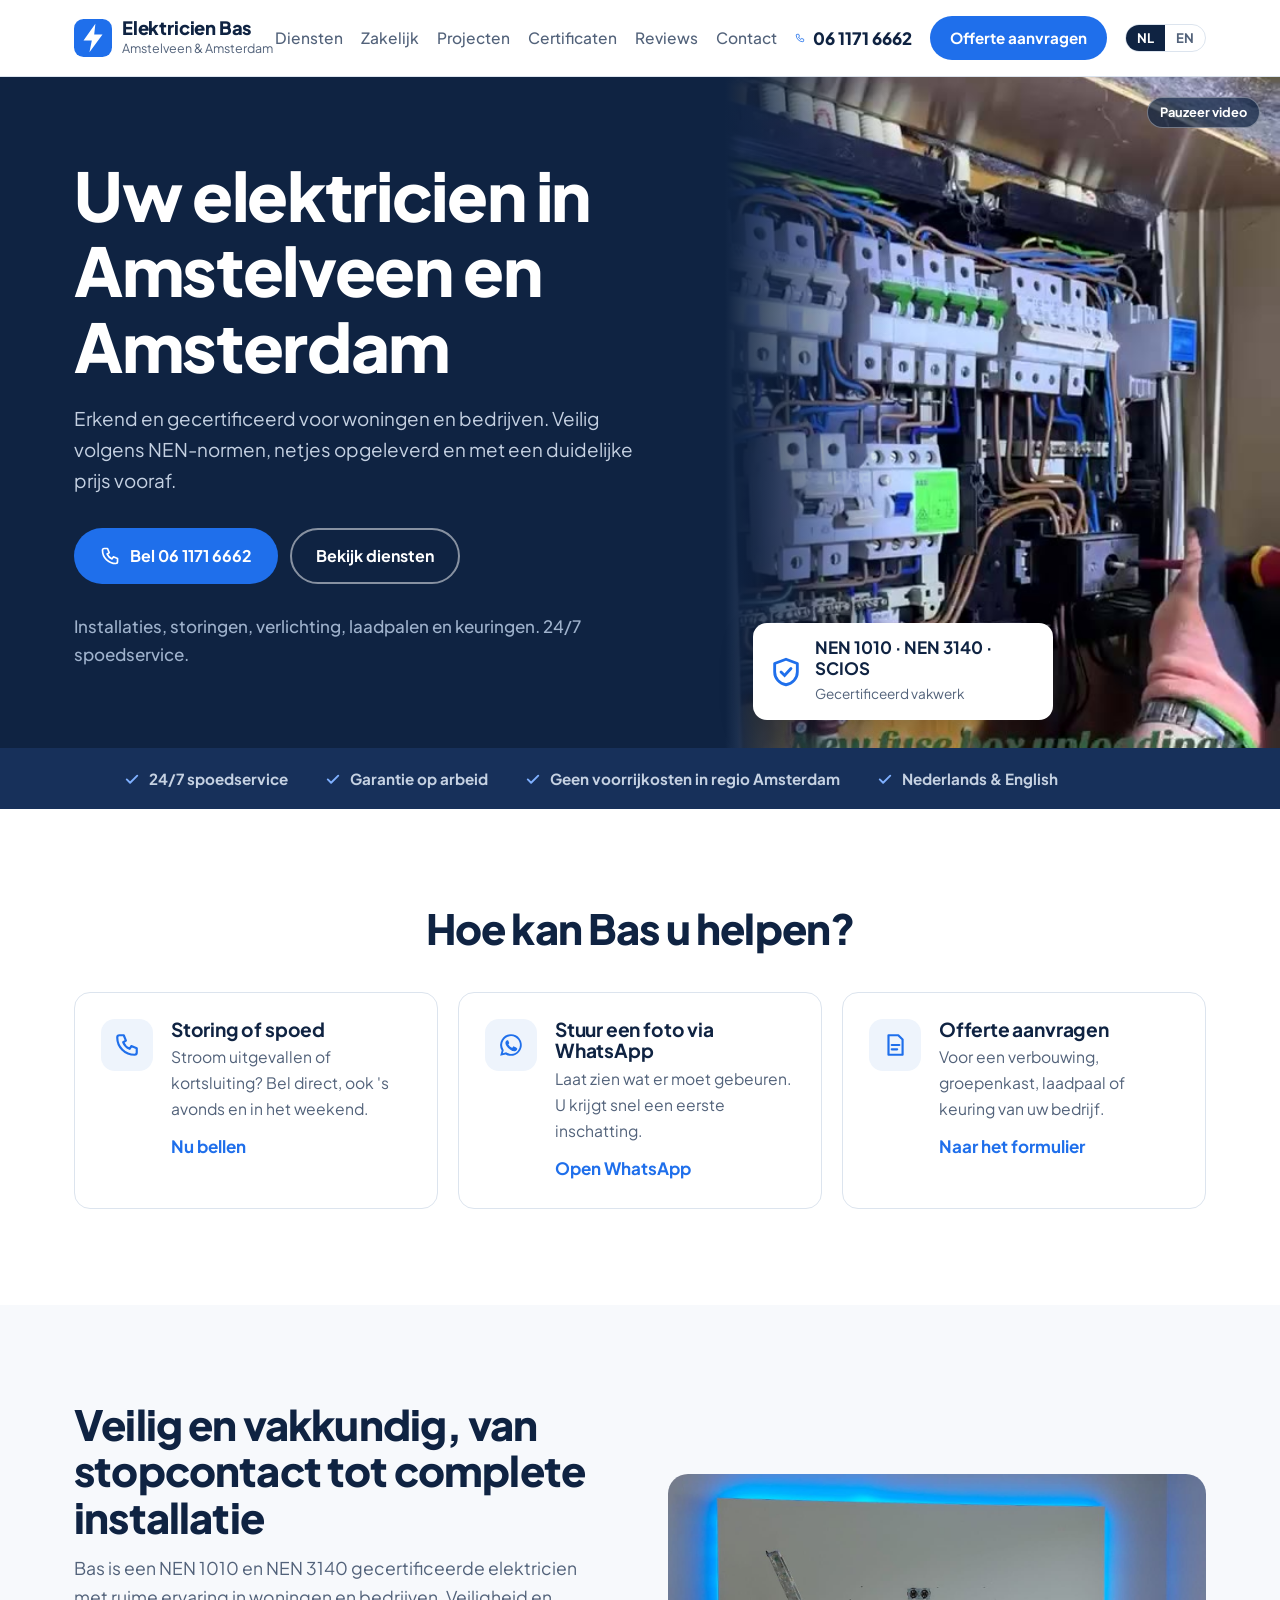
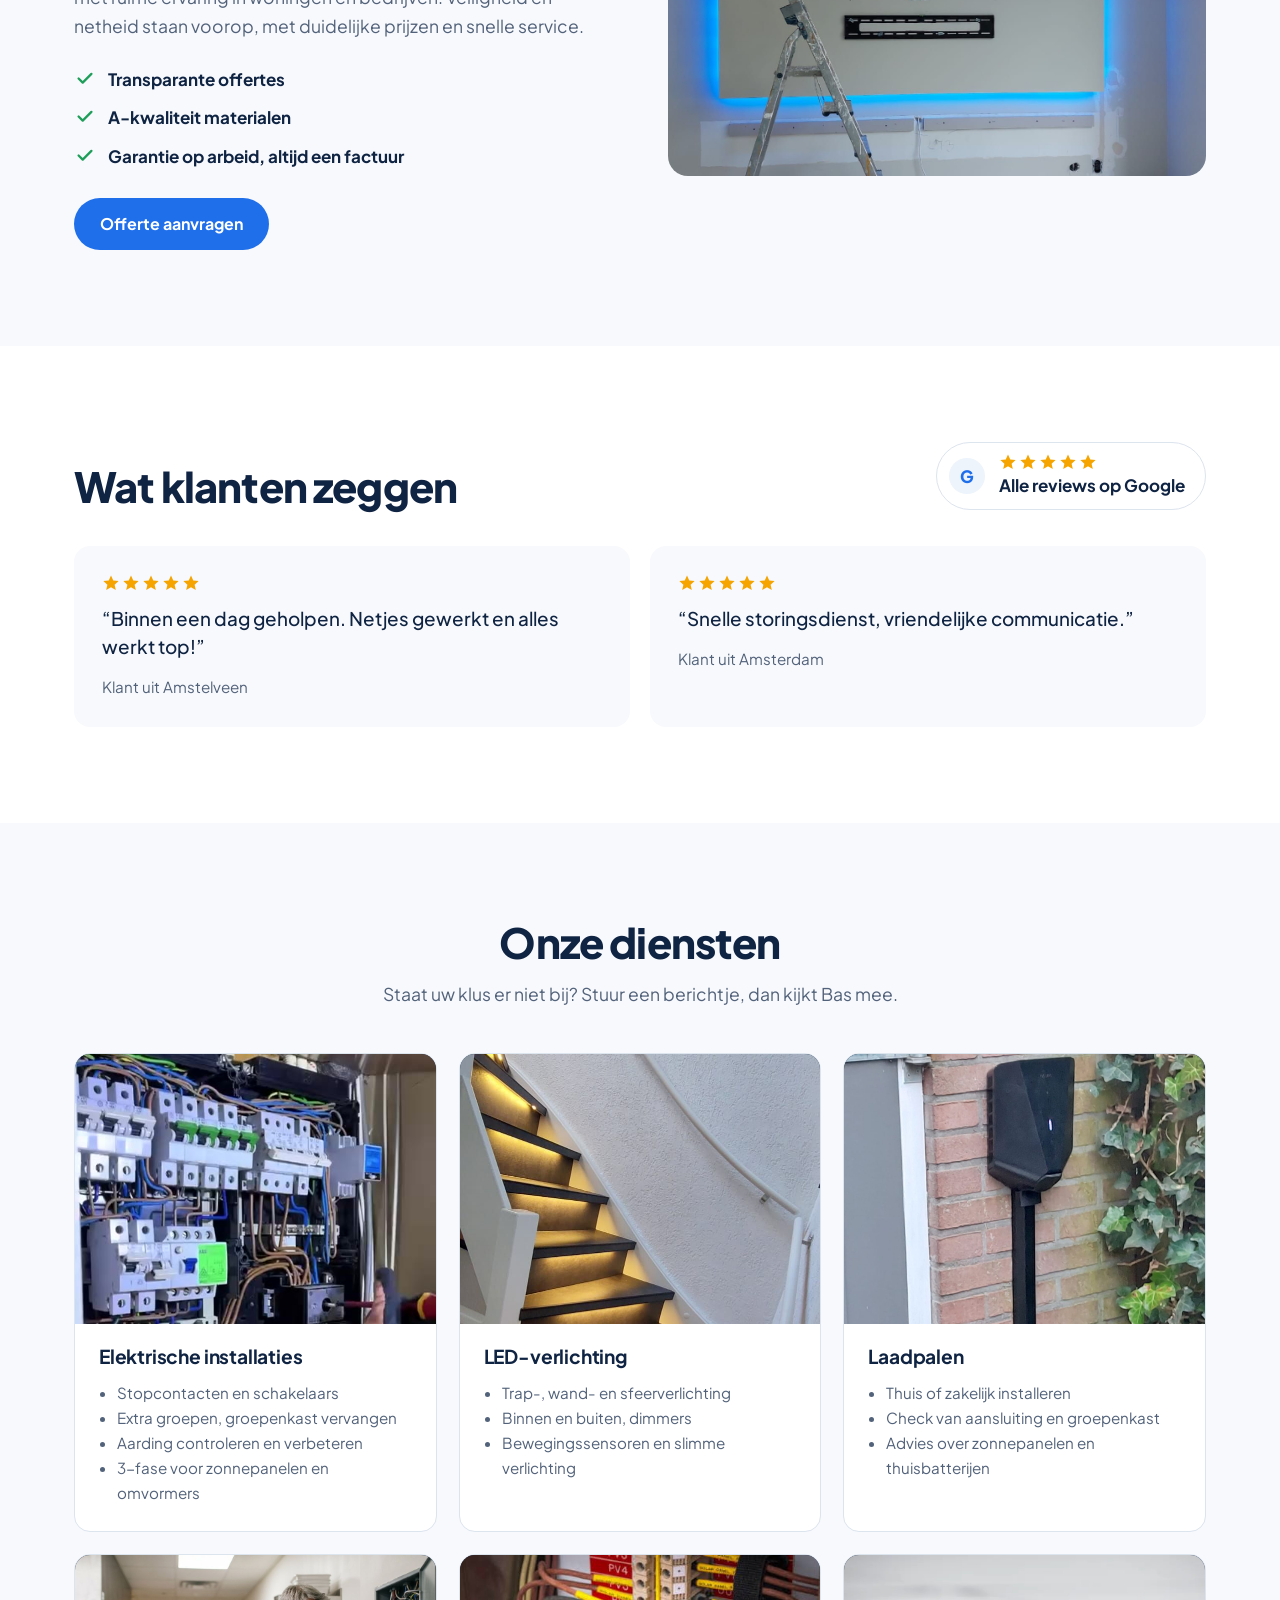
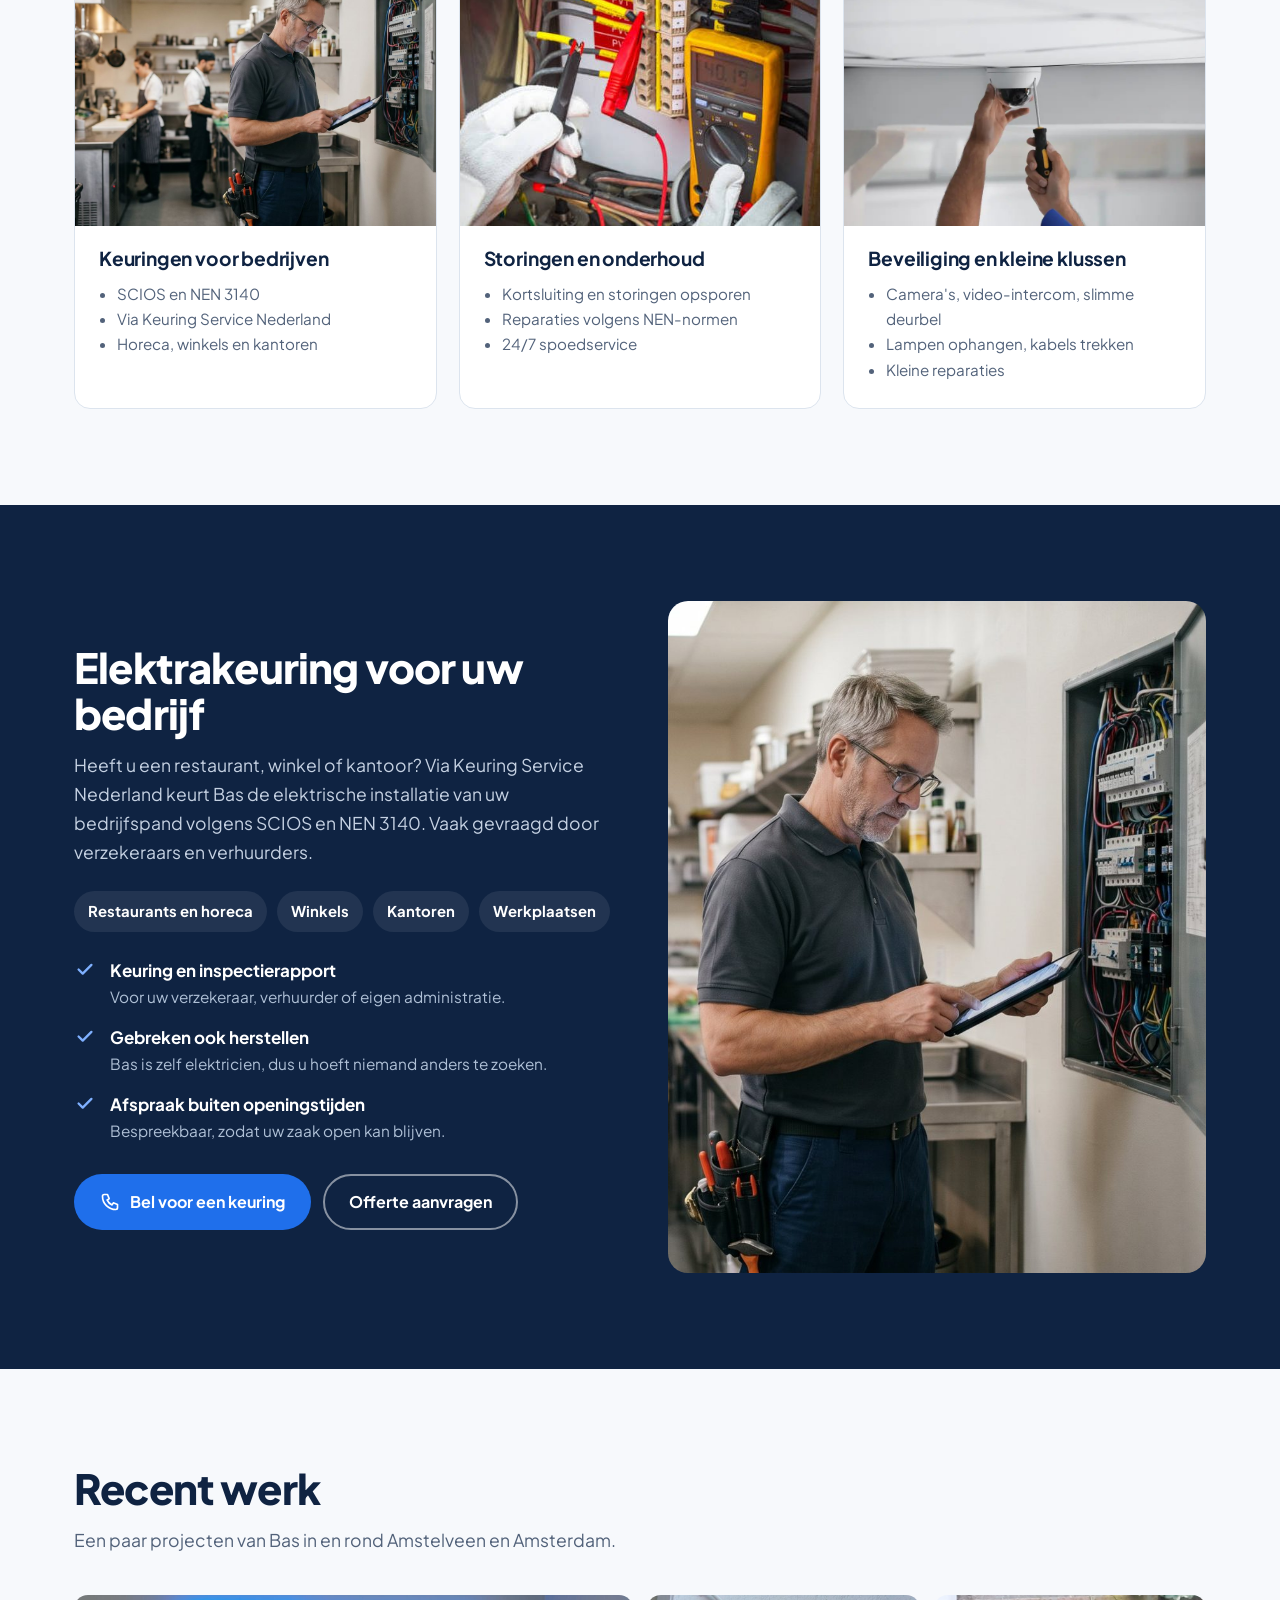
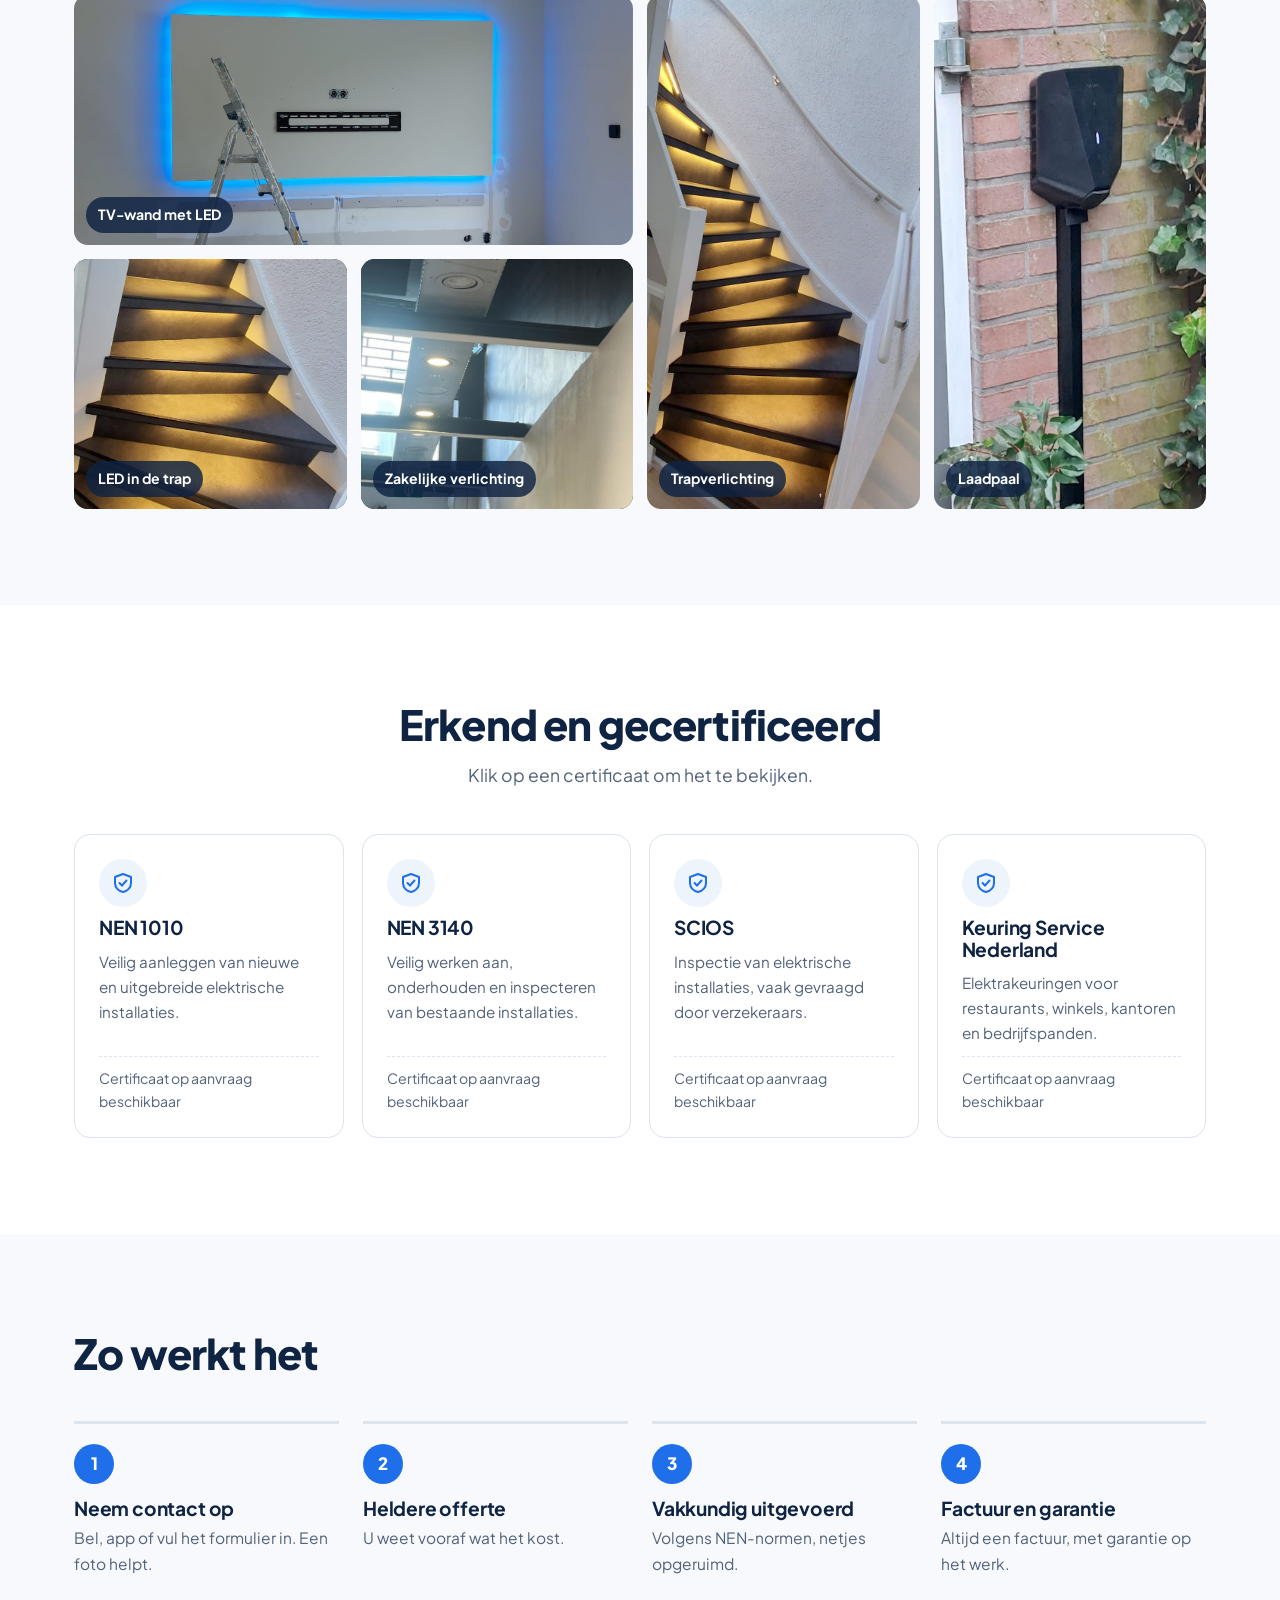
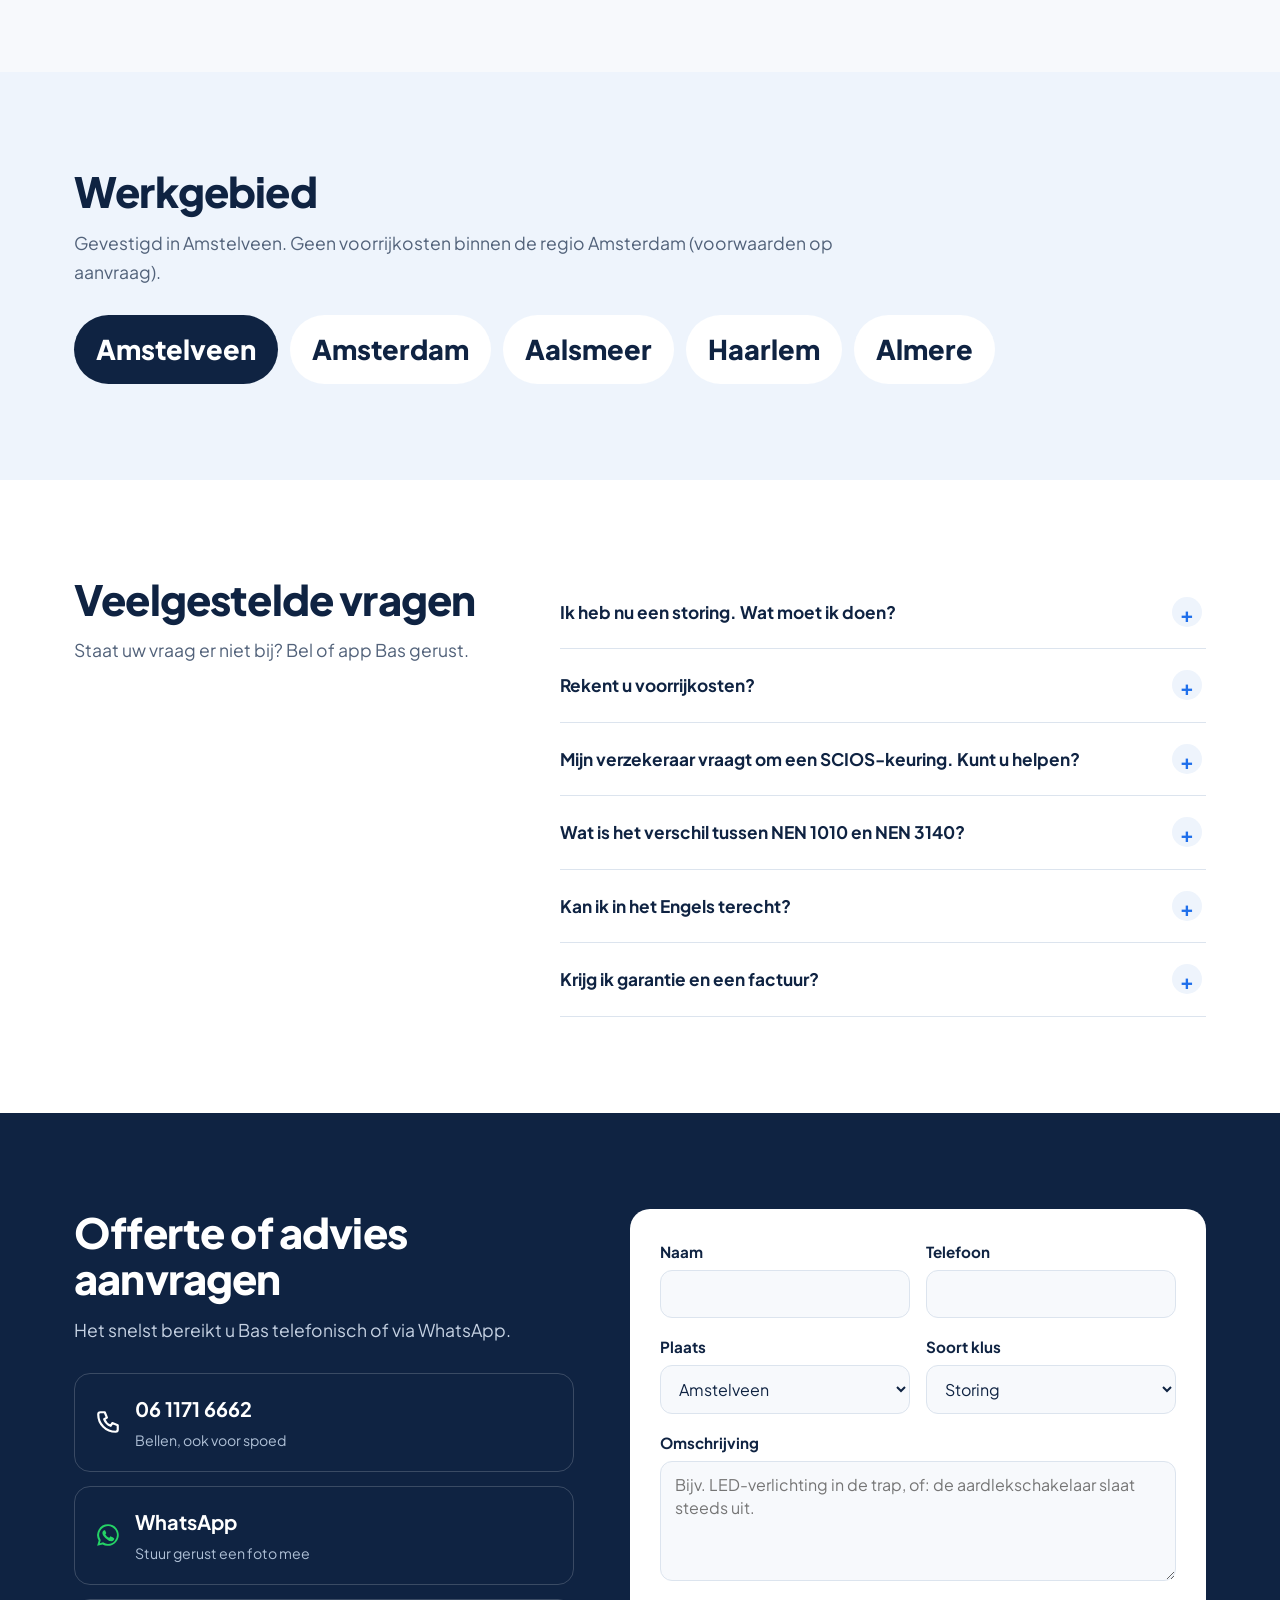
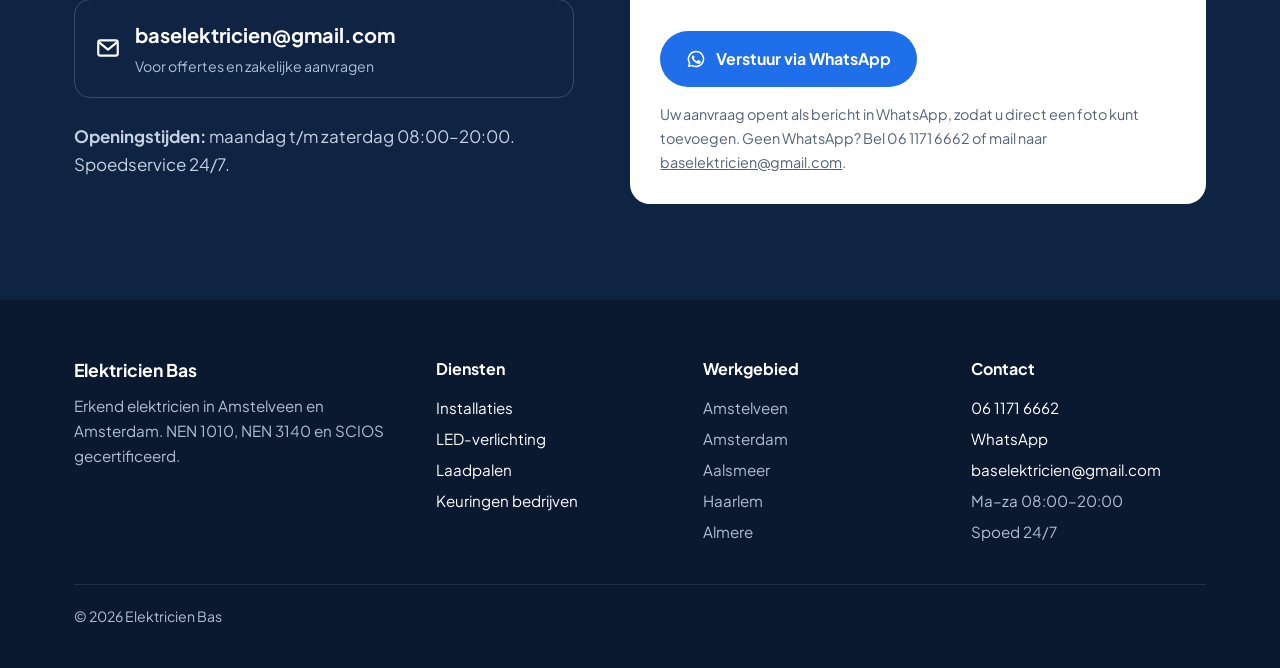
==== index.html @ dbcaa4a6 "Nieuwe website: nieuw ontwerp, foto's, video, certificaten (NEN 1010, NEN 3140, SCIOS, KSN), zakelij" ====
<!DOCTYPE html>
<html lang="nl" data-lang="nl">
<head>
<meta charset="utf-8">
<meta name="viewport" content="width=device-width, initial-scale=1">
<title>Elektricien Bas – Amstelveen &amp; Amsterdam | NEN 1010, NEN 3140 &amp; SCIOS</title>
<meta name="description" content="Erkende elektricien in Amstelveen en Amsterdam. Installaties, storingen, LED-verlichting, laadpalen en elektrakeuringen voor bedrijven en horeca. NEN 1010, NEN 3140 en SCIOS. 24/7 spoed: 06 1171 6662.">
<meta name="theme-color" content="#0F2342">
<link rel="canonical" href="https://elektricien-bas.vercel.app/">
<meta property="og:type" content="website">
<meta property="og:title" content="Elektricien Bas – Amstelveen en Amsterdam">
<meta property="og:description" content="Installaties, storingen, LED-verlichting, laadpalen en keuringen voor bedrijven. 24/7 spoed.">
<meta property="og:image" content="https://elektricien-bas.vercel.app/images/trap-led-2.jpg">
<meta property="og:url" content="https://elektricien-bas.vercel.app/">
<meta property="og:locale" content="nl_NL">
<link rel="icon" href="data:image/svg+xml,%3Csvg xmlns='http://www.w3.org/2000/svg' viewBox='0 0 32 32'%3E%3Crect width='32' height='32' rx='8' fill='%231F6FEB'/%3E%3Cpath d='M18 4 8 18h7l-2 10 11-15h-7z' fill='%23fff'/%3E%3C/svg%3E">
<link rel="preconnect" href="https://fonts.googleapis.com">
<link rel="preconnect" href="https://fonts.gstatic.com" crossorigin>
<link href="https://fonts.googleapis.com/css2?family=Plus+Jakarta+Sans:wght@400;500;700;800&display=swap" rel="stylesheet">

<script type="application/ld+json">
{
  "@context": "https://schema.org",
  "@type": "Electrician",
  "name": "Elektricien Bas",
  "url": "https://elektricien-bas.vercel.app/",
  "image": "https://elektricien-bas.vercel.app/images/trap-led-2.jpg",
  "telephone": "+31611716662",
  "email": "baselektricien@gmail.com",
  "description": "NEN 1010, NEN 3140 en SCIOS gecertificeerde elektricien voor woningen en bedrijven in Amstelveen, Amsterdam en omstreken.",
  "address": {"@type": "PostalAddress", "addressLocality": "Amstelveen", "addressCountry": "NL"},
  "areaServed": ["Amstelveen", "Amsterdam", "Aalsmeer", "Haarlem", "Almere"],
  "knowsLanguage": ["nl", "en"],
  "hasCredential": [
    {"@type": "EducationalOccupationalCredential", "name": "NEN 1010"},
    {"@type": "EducationalOccupationalCredential", "name": "NEN 3140"},
    {"@type": "EducationalOccupationalCredential", "name": "SCIOS"},
    {"@type": "EducationalOccupationalCredential", "name": "Keuring Service Nederland"}
  ],
  "openingHoursSpecification": [{
    "@type": "OpeningHoursSpecification",
    "dayOfWeek": ["Monday","Tuesday","Wednesday","Thursday","Friday","Saturday"],
    "opens": "08:00", "closes": "20:00"
  }]
}
</script>

<style>
:root{
  --navy:#0F2342; --navy-2:#17305A; --blue:#1F6FEB; --blue-d:#185CC6;
  --sky:#EEF4FC; --paper:#F7F9FC; --white:#fff;
  --text:#0F2342; --muted:#52627A; --line:#DCE4EE; --star:#F5A400; --ok:#1E9E5A;
  --font:"Plus Jakarta Sans", system-ui, -apple-system, "Segoe UI", sans-serif;
  --wrap:1180px; --r:16px;
}
*{box-sizing:border-box}
html{scroll-behavior:smooth;scroll-padding-top:84px}
@media (prefers-reduced-motion:reduce){html{scroll-behavior:auto}*{animation:none!important;transition:none!important}}
body{margin:0;background:var(--white);color:var(--text);font:400 1.0625rem/1.65 var(--font);-webkit-font-smoothing:antialiased}
img,svg{display:block;max-width:100%}
a{color:inherit}
:focus-visible{outline:3px solid var(--blue);outline-offset:3px;border-radius:6px}
.wrap{max-width:var(--wrap);margin:0 auto;padding:0 24px}
html[data-lang="nl"] [lang="en"]:not(html){display:none!important}
html[data-lang="en"] [lang="nl"]:not(html){display:none!important}
h1,h2,h3{margin:0;line-height:1.12;letter-spacing:-.02em;font-weight:800}
h2{font-size:clamp(1.8rem,3.4vw,2.6rem);max-width:24ch}
h3{font-size:1.2rem;font-weight:700;letter-spacing:-.01em}
p{margin:0}
.lede{color:var(--muted);max-width:62ch;margin-top:14px;font-size:1.1rem}
section{padding:96px 0}
@media (max-width:860px){section{padding:64px 0}}
.center{text-align:center}.center h2,.center .lede{margin-left:auto;margin-right:auto}

/* buttons */
.btn{display:inline-flex;align-items:center;justify-content:center;gap:10px;font:700 1rem/1 var(--font);text-decoration:none;padding:16px 24px;border-radius:999px;border:2px solid transparent;cursor:pointer;white-space:nowrap;transition:background .15s,border-color .15s}
.btn svg{width:20px;height:20px;flex:none}
.btn-primary{background:var(--blue);color:#fff}.btn-primary:hover{background:var(--blue-d)}
.btn-ghost{border-color:rgba(255,255,255,.5);color:#fff}.btn-ghost:hover{border-color:#fff;background:rgba(255,255,255,.08)}
.btn-line{border-color:var(--line);color:var(--text);background:#fff}.btn-line:hover{border-color:var(--text)}

/* header */
.site-header{position:sticky;top:0;z-index:40;background:rgba(255,255,255,.96);backdrop-filter:saturate(1.4) blur(8px);border-bottom:1px solid var(--line)}
.bar{display:flex;align-items:center;gap:18px;height:76px}
.lang{flex:none}
.brand{display:flex;align-items:center;gap:10px;text-decoration:none;margin-right:auto}
.brand svg{width:38px;height:38px;flex:none}
.brand b{display:block;font-weight:800;font-size:1.15rem;letter-spacing:-.01em;line-height:1.1}
.brand small{display:block;color:var(--muted);font-size:.78rem}
.nav{display:flex;gap:18px;font-weight:500;font-size:.97rem}
.nav a{text-decoration:none;color:var(--muted)}.nav a:hover{color:var(--text)}
.hphone{display:flex;align-items:center;gap:8px;font-weight:800;text-decoration:none}
.hphone svg{width:20px;height:20px;color:var(--blue)}
.lang{display:inline-flex;border:1px solid var(--line);border-radius:999px;overflow:hidden}
.lang button{all:unset;cursor:pointer;padding:6px 11px;font:700 .82rem/1 var(--font);color:var(--muted)}
.lang button[aria-pressed="true"]{background:var(--navy);color:#fff}
.lang button:focus-visible{outline:3px solid var(--blue);outline-offset:-3px}
.site-header .btn{padding:12px 18px;font-size:.95rem}
@media (max-width:1240px){.nav{display:none}}
.brand b,.brand small,.hphone{white-space:nowrap}
@media (max-width:640px){.hphone span,.site-header .btn{display:none}}

/* hero */
.hero{background:var(--navy);color:#fff;position:relative;overflow:hidden}
.hero-grid{display:grid;grid-template-columns:1.15fr .85fr;min-height:600px}
.hero-copy{padding:80px 56px 80px 0;display:flex;flex-direction:column;justify-content:center}
.hero h1{font-size:clamp(2.4rem,5.4vw,4.2rem);max-width:15ch}
.hero .sub{color:#C5D1E2;font-size:1.18rem;max-width:48ch;margin-top:20px}
.hero .actions{display:flex;flex-wrap:wrap;gap:12px;margin-top:32px}
.hero .what{margin-top:28px;color:#9FB2CC;font-weight:500}
.hero-photo{position:relative;margin-right:calc((100vw - min(100vw, var(--wrap))) / -2 - 24px)}
.hero-photo video{position:absolute;inset:0;width:100%;height:100%;object-fit:cover;object-position:50% 22%}
.vidbtn{position:absolute;z-index:2;right:20px;top:20px;font:700 .8rem/1 var(--font);color:#fff;background:rgba(15,35,66,.7);border:1px solid rgba(255,255,255,.35);border-radius:999px;padding:8px 12px;cursor:pointer}
.hero-photo::before{content:"";position:absolute;inset:0;z-index:1;background:linear-gradient(90deg,var(--navy) 0%,rgba(15,35,66,0) 30%)}
.badge{position:absolute;z-index:2;left:28px;bottom:28px;background:#fff;color:var(--text);border-radius:14px;padding:14px 16px;display:flex;gap:12px;align-items:center;box-shadow:0 12px 32px rgba(0,0,0,.25);max-width:300px}
.badge svg{width:34px;height:34px;color:var(--blue);flex:none}
.badge b{display:block;line-height:1.2}.badge small{color:var(--muted);font-size:.85rem}
@media (max-width:900px){
  .hero-grid{grid-template-columns:1fr;min-height:0}
  .hero-copy{padding:56px 0 40px}
  .hero-photo{margin:0 -24px;height:380px}
  .hero-photo::before{background:linear-gradient(180deg,var(--navy) 0%,rgba(15,35,66,0) 35%)}
}

/* cert strip */
.strip{background:var(--navy-2);color:#C5D1E2}
.strip ul{list-style:none;margin:0;padding:18px 0;display:flex;flex-wrap:wrap;gap:12px 36px;justify-content:center;font-weight:700;font-size:.95rem}
.strip li{display:flex;align-items:center;gap:8px}
.strip svg{width:18px;height:18px;color:#7FB0FF}

/* contact tiles */
.tiles{display:grid;grid-template-columns:repeat(3,1fr);gap:20px;margin-top:40px}
@media (max-width:860px){.tiles{grid-template-columns:1fr}}
.tile{display:flex;gap:18px;align-items:flex-start;text-decoration:none;padding:26px;border:1px solid var(--line);border-radius:var(--r);background:#fff;transition:border-color .15s, transform .15s}
.tile:hover{border-color:var(--blue);transform:translateY(-2px)}
.tile .ic{width:52px;height:52px;border-radius:14px;background:var(--sky);display:grid;place-items:center;flex:none}
.tile .ic svg{width:26px;height:26px;color:var(--blue)}
.tile p{color:var(--muted);margin-top:4px;font-size:.98rem}
.tile .go{display:inline-block;margin-top:10px;color:var(--blue);font-weight:700}

/* intro */
.intro{background:var(--paper)}
.intro-grid{display:grid;grid-template-columns:1fr 1fr;gap:56px;align-items:center}
@media (max-width:900px){.intro-grid{grid-template-columns:1fr;gap:32px}}
.intro img{border-radius:20px;width:100%;aspect-ratio:16/9;object-fit:cover}
.checks{list-style:none;padding:0;margin:24px 0 28px;display:grid;gap:10px}
.checks li{display:flex;gap:12px;font-weight:700}
.checks svg{width:22px;height:22px;flex:none;color:var(--ok);margin-top:2px}

/* reviews */
.reviews-head{display:flex;flex-wrap:wrap;justify-content:space-between;align-items:end;gap:24px;margin-bottom:36px}
.gbox{display:flex;align-items:center;gap:14px;border:1px solid var(--line);border-radius:999px;padding:10px 20px 10px 12px;text-decoration:none;font-weight:700}
.gbox .g{width:36px;height:36px;border-radius:50%;background:var(--sky);display:grid;place-items:center;font-weight:800;color:var(--blue)}
.stars{display:flex;gap:2px;color:var(--star)}
.stars svg{width:18px;height:18px}
.rev-grid{display:grid;grid-template-columns:repeat(2,1fr);gap:20px}
@media (max-width:760px){.rev-grid{grid-template-columns:1fr}}
.rev{background:var(--paper);border-radius:var(--r);padding:28px;margin:0}
.rev p{font-size:1.18rem;line-height:1.5;margin-top:12px;font-weight:500}
.rev footer{margin-top:14px;color:var(--muted);font-size:.95rem}

/* services */
.services{background:var(--paper)}
.svc-grid{display:grid;grid-template-columns:repeat(3,1fr);gap:22px;margin-top:44px}
@media (max-width:960px){.svc-grid{grid-template-columns:repeat(2,1fr)}}
@media (max-width:600px){.svc-grid{grid-template-columns:1fr}}
.card{background:#fff;border-radius:var(--r);overflow:hidden;border:1px solid var(--line);display:flex;flex-direction:column}
.card .ph{aspect-ratio:4/3;overflow:hidden;background:var(--navy)}
.card .ph img{width:100%;height:100%;object-fit:cover}
.card .ph.icon{display:grid;place-items:center;background:linear-gradient(135deg,var(--navy),var(--navy-2))}
.card .ph.icon svg{width:72px;height:72px;color:#7FB0FF}
.card .body{padding:22px 24px 26px;display:flex;flex-direction:column;gap:8px;flex:1}
.card p{color:var(--muted);font-size:.98rem}
.card ul{margin:4px 0 0;padding:0 0 0 18px;color:var(--muted);font-size:.95rem}

/* business */
.biz{background:var(--navy);color:#fff}
.biz-grid{display:grid;grid-template-columns:1fr 1fr;gap:56px;align-items:center}
@media (max-width:900px){.biz-grid{grid-template-columns:1fr;gap:32px}}
.biz .lede{color:#C5D1E2}
.biz img{border-radius:20px;width:100%;aspect-ratio:4/5;object-fit:cover}
.sectors{display:flex;flex-wrap:wrap;gap:10px;list-style:none;padding:0;margin:24px 0}
.sectors li{padding:8px 14px;border-radius:999px;background:rgba(255,255,255,.08);font-weight:700;font-size:.93rem}
.gets{list-style:none;padding:0;margin:0 0 30px;display:grid;gap:14px}
.gets li{display:grid;grid-template-columns:24px 1fr;gap:12px}
.gets svg{width:22px;height:22px;color:#7FB0FF;margin-top:2px}
.gets span.d{display:block;color:#AFC0D6;font-size:.96rem}
.biz .actions{display:flex;flex-wrap:wrap;gap:12px}

/* certificates */
.certs{display:grid;grid-template-columns:repeat(4,1fr);gap:18px;margin-top:44px}
@media (max-width:1000px){.certs{grid-template-columns:repeat(2,1fr)}}
@media (max-width:560px){.certs{grid-template-columns:1fr}}
.cert{border:1px solid var(--line);border-radius:var(--r);padding:24px;display:flex;flex-direction:column;gap:10px;background:#fff}
.cert .seal{width:48px;height:48px;border-radius:50%;background:var(--sky);display:grid;place-items:center}
.cert .seal svg{width:24px;height:24px;color:var(--blue)}
.cert p{color:var(--muted);font-size:.95rem}
.cert .view{margin-top:auto;display:flex;align-items:center;gap:12px;background:var(--paper);border:1px solid var(--line);border-radius:12px;padding:8px;cursor:pointer;font:700 .92rem/1.2 var(--font);color:var(--text);width:100%;text-align:left}
.cert .view:hover{border-color:var(--text)}
.cert .view img{width:52px;height:68px;object-fit:cover;border-radius:4px;background:#fff}
.cert .onreq{margin-top:auto;color:var(--muted);font-size:.88rem;padding-top:10px;border-top:1px dashed var(--line)}
dialog.viewer{border:0;padding:0;border-radius:14px;max-width:min(92vw,900px);max-height:92vh}
dialog.viewer::backdrop{background:rgba(10,20,40,.8)}
dialog.viewer img{max-height:calc(92vh - 64px);width:auto;margin:0 auto}
dialog.viewer .vbar{display:flex;justify-content:space-between;align-items:center;gap:16px;padding:12px 16px;font-weight:700}
dialog.viewer button{font:700 .95rem/1 var(--font);background:var(--navy);color:#fff;border:0;border-radius:999px;padding:10px 16px;cursor:pointer}

/* gallery */
.gallery{background:var(--paper)}
.gal{display:grid;grid-template-columns:repeat(4,1fr);grid-auto-rows:250px;gap:14px;margin-top:40px}
.gal figure.wide{grid-column:span 2}
.gal figure{margin:0;position:relative;border-radius:14px;overflow:hidden;background:var(--navy)}
.gal figure.tall{grid-row:span 2}
.gal img{width:100%;height:100%;object-fit:cover}
.gal figcaption{position:absolute;left:12px;bottom:12px;background:rgba(15,35,66,.82);color:#fff;font-weight:700;font-size:.88rem;padding:6px 12px;border-radius:999px}
@media (max-width:760px){.gal{grid-template-columns:1fr 1fr;grid-auto-rows:200px}}

/* steps */
.steps{list-style:none;margin:44px 0 0;padding:0;display:grid;grid-template-columns:repeat(4,1fr);gap:24px;counter-reset:s}
.steps li{counter-increment:s;border-top:3px solid var(--line);padding-top:20px}
.steps li::before{content:counter(s);display:grid;place-items:center;width:40px;height:40px;border-radius:50%;background:var(--blue);color:#fff;font-weight:800;margin-bottom:14px}
.steps p{color:var(--muted);margin-top:6px;font-size:.97rem}
@media (max-width:860px){.steps{grid-template-columns:1fr 1fr}}
@media (max-width:480px){.steps{grid-template-columns:1fr}}

/* area */
.area{background:var(--sky)}
.towns{display:flex;flex-wrap:wrap;gap:12px;list-style:none;margin:28px 0 0;padding:0}
.towns li{font-weight:800;font-size:clamp(1.2rem,2.6vw,1.7rem);padding:12px 22px;background:#fff;border-radius:999px}
.towns li:first-child{background:var(--navy);color:#fff}

/* faq */
.faq-grid{display:grid;grid-template-columns:.8fr 1.2fr;gap:56px}
@media (max-width:900px){.faq-grid{grid-template-columns:1fr;gap:24px}}
details{border-bottom:1px solid var(--line)}
summary{list-style:none;cursor:pointer;padding:22px 44px 22px 0;font-weight:700;font-size:1.08rem;position:relative}
summary::-webkit-details-marker{display:none}
summary::after{content:"+";position:absolute;right:4px;top:50%;transform:translateY(-50%);width:30px;height:30px;border-radius:50%;background:var(--sky);color:var(--blue);display:grid;place-items:center;font-size:1.3rem;font-weight:700}
details[open] summary::after{content:"–"}
details p{padding:0 0 22px;color:var(--muted);max-width:65ch}

/* contact */
.contact{background:var(--navy);color:#fff}
.contact-grid{display:grid;grid-template-columns:1fr 1.15fr;gap:56px}
@media (max-width:900px){.contact-grid{grid-template-columns:1fr}}
.contact .lede{color:#C5D1E2}
.direct{display:grid;gap:14px;margin-top:28px}
.direct a{display:flex;align-items:center;gap:14px;text-decoration:none;padding:18px 20px;border:1px solid rgba(255,255,255,.18);border-radius:var(--r)}
.direct a:hover{border-color:#fff}
.direct svg{width:26px;height:26px;flex:none}
.direct b{display:block;font-size:1.25rem}
.direct small{color:#AFC0D6}
.hours{margin-top:24px;color:#C5D1E2}
form{background:#fff;color:var(--text);border-radius:20px;padding:30px;display:grid;gap:16px}
.row{display:grid;grid-template-columns:1fr 1fr;gap:16px}
@media (max-width:520px){.row{grid-template-columns:1fr}}
label{display:grid;gap:6px;font-weight:700;font-size:.95rem}
input,select,textarea{font:400 1rem/1.4 var(--font);color:var(--text);background:var(--paper);border:1.5px solid var(--line);border-radius:12px;padding:12px 14px;width:100%}
input:focus,select:focus,textarea:focus{outline:3px solid rgba(31,111,235,.35);border-color:var(--blue)}
textarea{min-height:120px;resize:vertical}
.form-note{color:var(--muted);font-size:.9rem}
.err{color:#B3261E;font-weight:700;font-size:.92rem;min-height:1.2em}
form .btn{justify-self:start}

/* footer */
footer.site{background:#0A1830;color:#AFC0D6;padding:56px 0 110px;font-size:.95rem}
.fgrid{display:grid;grid-template-columns:1.4fr 1fr 1fr 1fr;gap:32px}
@media (max-width:860px){.fgrid{grid-template-columns:1fr 1fr}}
footer.site h4{color:#fff;margin:0 0 12px;font-size:1rem}
footer.site ul{list-style:none;margin:0;padding:0;display:grid;gap:6px}
footer.site a{color:#fff;text-decoration:none}footer.site a:hover{text-decoration:underline}
.legal{border-top:1px solid rgba(255,255,255,.1);margin-top:40px;padding-top:20px;font-size:.88rem}
@media (min-width:861px){footer.site{padding-bottom:40px}}

/* mobile action bar */
.mbar{position:fixed;left:0;right:0;bottom:0;display:none;gap:10px;padding:10px 12px calc(10px + env(safe-area-inset-bottom));background:rgba(255,255,255,.97);border-top:1px solid var(--line);z-index:50}
.mbar .btn{flex:1;padding:14px}
.mbar .btn-line{color:var(--text)}
@media (max-width:860px){.mbar{display:flex}}

@keyframes rise{from{opacity:0;transform:translateY(14px)}to{opacity:1;transform:none}}
.hero-copy > *{animation:rise .6s ease-out both}
.hero-copy > *:nth-child(2){animation-delay:.07s}.hero-copy > *:nth-child(3){animation-delay:.14s}.hero-copy > *:nth-child(4){animation-delay:.2s}
</style>
</head>
<body>

<svg width="0" height="0" style="position:absolute" aria-hidden="true">
  <symbol id="i-phone" viewBox="0 0 24 24"><path fill="none" stroke="currentColor" stroke-width="2" stroke-linejoin="round" d="M5 3h4l2 5-2.5 1.5a11 11 0 0 0 6 6L16 13l5 2v4a2 2 0 0 1-2 2A16 16 0 0 1 3 5a2 2 0 0 1 2-2z"/></symbol>
  <symbol id="i-wa" viewBox="0 0 24 24"><path fill="currentColor" d="M12 2a10 10 0 0 0-8.6 15.1L2 22l5-1.3A10 10 0 1 0 12 2zm0 18.2a8.2 8.2 0 0 1-4.2-1.2l-.3-.2-3 .8.8-2.9-.2-.3A8.2 8.2 0 1 1 12 20.2zm4.5-6.1c-.2-.1-1.5-.7-1.7-.8s-.4-.1-.6.1-.7.8-.8 1-.3.2-.5.1a6.7 6.7 0 0 1-3.3-2.9c-.3-.4.3-.4.7-1.3.1-.2 0-.3 0-.4l-.8-1.8c-.2-.5-.4-.4-.6-.4h-.5a1 1 0 0 0-.7.3 3 3 0 0 0-.9 2.2 5.2 5.2 0 0 0 1.1 2.8 11.9 11.9 0 0 0 4.6 4c1.7.7 2.4.8 3.2.7a2.8 2.8 0 0 0 1.8-1.3 2.3 2.3 0 0 0 .2-1.3c-.1-.1-.3-.2-.5-.3z"/></symbol>
  <symbol id="i-mail" viewBox="0 0 24 24"><rect x="3" y="5" width="18" height="14" rx="2" fill="none" stroke="currentColor" stroke-width="2"/><path fill="none" stroke="currentColor" stroke-width="2" stroke-linejoin="round" d="m3.5 6.5 8.5 7 8.5-7"/></symbol>
  <symbol id="i-doc" viewBox="0 0 24 24"><path fill="none" stroke="currentColor" stroke-width="2" stroke-linejoin="round" d="M6 3h9l4 4v14H6z"/><path fill="none" stroke="currentColor" stroke-width="2" stroke-linecap="round" d="M9 12h7M9 16h5"/></symbol>
  <symbol id="i-check" viewBox="0 0 24 24"><path fill="none" stroke="currentColor" stroke-width="2.5" stroke-linecap="round" stroke-linejoin="round" d="m5 12.5 4.5 4.5L19 7.5"/></symbol>
  <symbol id="i-shield" viewBox="0 0 24 24"><path fill="none" stroke="currentColor" stroke-width="2" stroke-linejoin="round" d="M12 3 4 6v6c0 4.5 3.4 8.2 8 9 4.6-.8 8-4.5 8-9V6z"/><path fill="none" stroke="currentColor" stroke-width="2" stroke-linecap="round" d="m8.5 12 2.5 2.5 4.5-5"/></symbol>
  <symbol id="i-star" viewBox="0 0 24 24"><path fill="currentColor" d="m12 2 3 6.6 7.2.7-5.4 4.9 1.6 7.1L12 17.6l-6.4 3.7 1.6-7.1L1.8 9.3 9 8.6z"/></symbol>
  <symbol id="i-fault" viewBox="0 0 24 24"><path fill="none" stroke="currentColor" stroke-width="1.6" stroke-linejoin="round" d="M12 3 2 20h20z"/><path fill="currentColor" d="m13 9-3 5h2l-1 3.5 3-5h-2z"/></symbol>
  <symbol id="i-cam" viewBox="0 0 24 24"><path fill="none" stroke="currentColor" stroke-width="1.6" stroke-linejoin="round" d="M3 7h12l2 3h4v8H3z"/><circle cx="10" cy="13" r="3" fill="none" stroke="currentColor" stroke-width="1.6"/></symbol>
  <symbol id="i-bolt" viewBox="0 0 24 24"><path fill="currentColor" d="M13.5 2 4 14h6l-1.5 8L18 10h-6z"/></symbol>
</svg>

<header class="site-header">
  <div class="wrap bar">
    <a class="brand" href="#top" aria-label="Elektricien Bas">
      <svg viewBox="0 0 32 32" aria-hidden="true"><rect width="32" height="32" rx="8" fill="#1F6FEB"/><path d="M18 4 8 18h7l-2 10 11-15h-7z" fill="#fff"/></svg>
      <span><b>Elektricien Bas</b><small>Amstelveen &amp; Amsterdam</small></span>
    </a>
    <nav class="nav" aria-label="Hoofdmenu">
      <a href="#diensten"><span lang="nl">Diensten</span><span lang="en">Services</span></a>
      <a href="#zakelijk"><span lang="nl">Zakelijk</span><span lang="en">Business</span></a>
      <a href="#projecten"><span lang="nl">Projecten</span><span lang="en">Projects</span></a>
      <a href="#certificaten"><span lang="nl">Certificaten</span><span lang="en">Certificates</span></a>
      <a href="#reviews">Reviews</a>
      <a href="#contact">Contact</a>
    </nav>
    <a class="hphone" href="tel:+31611716662"><svg aria-hidden="true"><use href="#i-phone"/></svg><span>06 1171 6662</span></a>
    <a class="btn btn-primary" href="#contact"><span lang="nl">Offerte aanvragen</span><span lang="en">Get a quote</span></a>
    <div class="lang" role="group" aria-label="Taal / Language">
      <button type="button" data-set-lang="nl" aria-pressed="true">NL</button>
      <button type="button" data-set-lang="en" aria-pressed="false">EN</button>
    </div>
  </div>
</header>

<main id="top">

<!-- HERO -->
<div class="hero">
  <div class="wrap hero-grid">
    <div class="hero-copy">
      <h1><span lang="nl">Uw elektricien in Amstelveen en Amsterdam</span><span lang="en">Your electrician in Amstelveen and Amsterdam</span></h1>
      <p class="sub"><span lang="nl">Erkend en gecertificeerd voor woningen en bedrijven. Veilig volgens NEN-normen, netjes opgeleverd en met een duidelijke prijs vooraf.</span><span lang="en">Certified for homes and businesses. Safe to Dutch NEN standards, left tidy, with a clear price up front.</span></p>
      <div class="actions">
        <a class="btn btn-primary" href="tel:+31611716662"><svg aria-hidden="true"><use href="#i-phone"/></svg><span lang="nl">Bel 06 1171 6662</span><span lang="en">Call 06 1171 6662</span></a>
        <a class="btn btn-ghost" href="#diensten"><span lang="nl">Bekijk diensten</span><span lang="en">View services</span></a>
      </div>
      <p class="what"><span lang="nl">Installaties, storingen, verlichting, laadpalen en keuringen. 24/7 spoedservice.</span><span lang="en">Installations, faults, lighting, EV chargers and inspections. 24/7 emergency service.</span></p>
    </div>
    <div class="hero-photo">
      <video id="heroVid" autoplay muted loop playsinline preload="auto" poster="images/groepenkast-poster.jpg" aria-label="Bas aan het werk aan een groepenkast">
        <source src="video/groepenkast.mp4" type="video/mp4">
      </video>
      <button type="button" class="vidbtn" id="vidBtn" aria-pressed="false"><span lang="nl">Pauzeer video</span><span lang="en">Pause video</span></button>
      <div class="badge"><svg aria-hidden="true"><use href="#i-shield"/></svg><span><b>NEN 1010 · NEN 3140 · SCIOS</b><small><span lang="nl">Gecertificeerd vakwerk</span><span lang="en">Certified workmanship</span></small></span></div>
    </div>
  </div>
</div>

<div class="strip">
  <ul class="wrap">
    <li><svg aria-hidden="true"><use href="#i-check"/></svg><span lang="nl">24/7 spoedservice</span><span lang="en">24/7 emergency service</span></li>
    <li><svg aria-hidden="true"><use href="#i-check"/></svg><span lang="nl">Garantie op arbeid</span><span lang="en">Warranty on labour</span></li>
    <li><svg aria-hidden="true"><use href="#i-check"/></svg><span lang="nl">Geen voorrijkosten in regio Amsterdam</span><span lang="en">No call-out fee in the Amsterdam area</span></li>
    <li><svg aria-hidden="true"><use href="#i-check"/></svg>Nederlands &amp; English</li>
  </ul>
</div>

<!-- CONTACT TILES -->
<section>
  <div class="wrap">
    <div class="center">
      <h2><span lang="nl">Hoe kan Bas u helpen?</span><span lang="en">How can Bas help you?</span></h2>
    </div>
    <div class="tiles">
      <a class="tile" href="tel:+31611716662">
        <span class="ic"><svg aria-hidden="true"><use href="#i-phone"/></svg></span>
        <span><h3><span lang="nl">Storing of spoed</span><span lang="en">Fault or emergency</span></h3><p><span lang="nl">Stroom uitgevallen of kortsluiting? Bel direct, ook 's avonds en in het weekend.</span><span lang="en">Power out or a short circuit? Call straight away, evenings and weekends too.</span></p><span class="go"><span lang="nl">Nu bellen</span><span lang="en">Call now</span></span></span>
      </a>
      <a class="tile js-wa" href="https://wa.me/31611716662">
        <span class="ic"><svg aria-hidden="true"><use href="#i-wa"/></svg></span>
        <span><h3><span lang="nl">Stuur een foto via WhatsApp</span><span lang="en">Send a photo on WhatsApp</span></h3><p><span lang="nl">Laat zien wat er moet gebeuren. U krijgt snel een eerste inschatting.</span><span lang="en">Show what needs doing and get a quick first estimate.</span></p><span class="go"><span lang="nl">Open WhatsApp</span><span lang="en">Open WhatsApp</span></span></span>
      </a>
      <a class="tile" href="#contact">
        <span class="ic"><svg aria-hidden="true"><use href="#i-doc"/></svg></span>
        <span><h3><span lang="nl">Offerte aanvragen</span><span lang="en">Request a quote</span></h3><p><span lang="nl">Voor een verbouwing, groepenkast, laadpaal of keuring van uw bedrijf.</span><span lang="en">For a renovation, fuse box, EV charger or a business inspection.</span></p><span class="go"><span lang="nl">Naar het formulier</span><span lang="en">Go to the form</span></span></span>
      </a>
    </div>
  </div>
</section>

<!-- INTRO -->
<section class="intro">
  <div class="wrap intro-grid">
    <div>
      <h2><span lang="nl">Veilig en vakkundig, van stopcontact tot complete installatie</span><span lang="en">Safe and skilled, from a single socket to a full installation</span></h2>
      <p class="lede"><span lang="nl">Bas is een NEN 1010 en NEN 3140 gecertificeerde elektricien met ruime ervaring in woningen en bedrijven. Veiligheid en netheid staan voorop, met duidelijke prijzen en snelle service.</span><span lang="en">Bas is a NEN 1010 and NEN 3140 certified electrician with broad experience in homes and businesses. Safety and tidiness come first, with clear prices and quick service.</span></p>
      <ul class="checks">
        <li><svg aria-hidden="true"><use href="#i-check"/></svg><span lang="nl">Transparante offertes</span><span lang="en">Transparent quotes</span></li>
        <li><svg aria-hidden="true"><use href="#i-check"/></svg><span lang="nl">A-kwaliteit materialen</span><span lang="en">A-grade materials</span></li>
        <li><svg aria-hidden="true"><use href="#i-check"/></svg><span lang="nl">Garantie op arbeid, altijd een factuur</span><span lang="en">Warranty on labour, always an invoice</span></li>
      </ul>
      <a class="btn btn-primary" href="#contact"><span lang="nl">Offerte aanvragen</span><span lang="en">Get a quote</span></a>
    </div>
    <img src="images/tv-wand-led.jpg" alt="TV-wand met indirecte LED-verlichting en nieuwe aansluitingen" loading="lazy">
  </div>
</section>

<!-- REVIEWS -->
<section id="reviews">
  <div class="wrap">
    <div class="reviews-head">
      <h2><span lang="nl">Wat klanten zeggen</span><span lang="en">What customers say</span></h2>
      <a class="gbox" id="reviewsLink" href="#" target="_blank" rel="noopener"><span class="g">G</span><span><span class="stars" aria-hidden="true"><svg><use href="#i-star"/></svg><svg><use href="#i-star"/></svg><svg><use href="#i-star"/></svg><svg><use href="#i-star"/></svg><svg><use href="#i-star"/></svg></span><span lang="nl">Alle reviews op Google</span><span lang="en">All reviews on Google</span></span></a>
    </div>
    <div class="rev-grid">
      <blockquote class="rev">
        <div class="stars" aria-label="5 van 5 sterren"><svg><use href="#i-star"/></svg><svg><use href="#i-star"/></svg><svg><use href="#i-star"/></svg><svg><use href="#i-star"/></svg><svg><use href="#i-star"/></svg></div>
        <p>“Binnen een dag geholpen. Netjes gewerkt en alles werkt top!”</p>
        <footer><span lang="nl">Klant uit Amstelveen</span><span lang="en">Customer in Amstelveen</span></footer>
      </blockquote>
      <blockquote class="rev">
        <div class="stars" aria-label="5 van 5 sterren"><svg><use href="#i-star"/></svg><svg><use href="#i-star"/></svg><svg><use href="#i-star"/></svg><svg><use href="#i-star"/></svg><svg><use href="#i-star"/></svg></div>
        <p>“Snelle storingsdienst, vriendelijke communicatie.”</p>
        <footer><span lang="nl">Klant uit Amsterdam</span><span lang="en">Customer in Amsterdam</span></footer>
      </blockquote>
    </div>
  </div>
</section>

<!-- SERVICES -->
<section id="diensten" class="services">
  <div class="wrap">
    <div class="center">
      <h2><span lang="nl">Onze diensten</span><span lang="en">Our services</span></h2>
      <p class="lede"><span lang="nl">Staat uw klus er niet bij? Stuur een berichtje, dan kijkt Bas mee.</span><span lang="en">Don't see your job? Send a message and Bas will take a look.</span></p>
    </div>
    <div class="svc-grid">
      <article class="card">
        <div class="ph"><img src="images/groepenkast-poster.jpg" alt="" loading="lazy" style="object-position:50% 30%"></div>
        <div class="body"><h3><span lang="nl">Elektrische installaties</span><span lang="en">Electrical installation</span></h3>
          <ul><li><span lang="nl">Stopcontacten en schakelaars</span><span lang="en">Sockets and switches</span></li><li><span lang="nl">Extra groepen, groepenkast vervangen</span><span lang="en">New circuits, fuse box replacement</span></li><li><span lang="nl">Aarding controleren en verbeteren</span><span lang="en">Checking and improving earthing</span></li><li><span lang="nl">3-fase voor zonnepanelen en omvormers</span><span lang="en">3-phase for solar panels and inverters</span></li></ul></div>
      </article>
      <article class="card">
        <div class="ph"><img src="images/trap-led-1.jpg" alt="" loading="lazy" style="object-position:50% 35%"></div>
        <div class="body"><h3><span lang="nl">LED-verlichting</span><span lang="en">LED lighting</span></h3>
          <ul><li><span lang="nl">Trap-, wand- en sfeerverlichting</span><span lang="en">Stair, wall and ambient lighting</span></li><li><span lang="nl">Binnen en buiten, dimmers</span><span lang="en">Indoor and outdoor, dimmers</span></li><li><span lang="nl">Bewegingssensoren en slimme verlichting</span><span lang="en">Motion sensors and smart lighting</span></li></ul></div>
      </article>
      <article class="card">
        <div class="ph"><img src="images/laadpaal.jpg" alt="" loading="lazy" style="object-position:50% 30%"></div>
        <div class="body"><h3><span lang="nl">Laadpalen</span><span lang="en">EV chargers</span></h3>
          <ul><li><span lang="nl">Thuis of zakelijk installeren</span><span lang="en">Home or business installation</span></li><li><span lang="nl">Check van aansluiting en groepenkast</span><span lang="en">Check of connection and fuse box</span></li><li><span lang="nl">Advies over zonnepanelen en thuisbatterijen</span><span lang="en">Advice on solar and home batteries</span></li></ul></div>
      </article>
      <article class="card">
        <div class="ph"><img src="images/keuring-horeca-breed.jpg" alt="" loading="lazy" style="object-position:72% 50%"></div>
        <div class="body"><h3><span lang="nl">Keuringen voor bedrijven</span><span lang="en">Business inspections</span></h3>
          <ul><li><span lang="nl">SCIOS en NEN 3140</span><span lang="en">SCIOS and NEN 3140</span></li><li><span lang="nl">Via Keuring Service Nederland</span><span lang="en">Through Keuring Service Nederland</span></li><li><span lang="nl">Horeca, winkels en kantoren</span><span lang="en">Hospitality, shops and offices</span></li></ul></div>
      </article>
      <article class="card">
        <div class="ph"><img src="images/storing-meten.jpg" alt="" loading="lazy" style="object-position:55% 50%"></div>
        <div class="body"><h3><span lang="nl">Storingen en onderhoud</span><span lang="en">Faults and maintenance</span></h3>
          <ul><li><span lang="nl">Kortsluiting en storingen opsporen</span><span lang="en">Tracing short circuits and faults</span></li><li><span lang="nl">Reparaties volgens NEN-normen</span><span lang="en">Repairs to NEN standards</span></li><li><span lang="nl">24/7 spoedservice</span><span lang="en">24/7 emergency call-outs</span></li></ul></div>
      </article>
      <article class="card">
        <div class="ph"><img src="images/beveiliging-camera.jpg" alt="" loading="lazy" style="object-position:50% 45%"></div>
        <div class="body"><h3><span lang="nl">Beveiliging en kleine klussen</span><span lang="en">Security and small jobs</span></h3>
          <ul><li><span lang="nl">Camera's, video-intercom, slimme deurbel</span><span lang="en">Cameras, video intercom, smart doorbell</span></li><li><span lang="nl">Lampen ophangen, kabels trekken</span><span lang="en">Hanging lights, running cables</span></li><li><span lang="nl">Kleine reparaties</span><span lang="en">Minor repairs</span></li></ul></div>
      </article>
    </div>
  </div>
</section>

<!-- BUSINESS -->
<section id="zakelijk" class="biz">
  <div class="wrap biz-grid">
    <div>
      <h2><span lang="nl">Elektrakeuring voor uw bedrijf</span><span lang="en">Electrical inspection for your business</span></h2>
      <p class="lede"><span lang="nl">Heeft u een restaurant, winkel of kantoor? Via Keuring Service Nederland keurt Bas de elektrische installatie van uw bedrijfspand volgens SCIOS en NEN 3140. Vaak gevraagd door verzekeraars en verhuurders.</span><span lang="en">Run a restaurant, shop or office? Through Keuring Service Nederland, Bas inspects your premises' electrical installation to SCIOS and NEN 3140. Often required by insurers and landlords.</span></p>
      <ul class="sectors">
        <li><span lang="nl">Restaurants en horeca</span><span lang="en">Restaurants and hospitality</span></li>
        <li><span lang="nl">Winkels</span><span lang="en">Shops</span></li>
        <li><span lang="nl">Kantoren</span><span lang="en">Offices</span></li>
        <li><span lang="nl">Werkplaatsen</span><span lang="en">Workshops</span></li>
      </ul>
      <ul class="gets">
        <li><svg aria-hidden="true"><use href="#i-check"/></svg><div><b><span lang="nl">Keuring en inspectierapport</span><span lang="en">Inspection and report</span></b><span class="d"><span lang="nl">Voor uw verzekeraar, verhuurder of eigen administratie.</span><span lang="en">For your insurer, landlord or your own records.</span></span></div></li>
        <li><svg aria-hidden="true"><use href="#i-check"/></svg><div><b><span lang="nl">Gebreken ook herstellen</span><span lang="en">Defects fixed too</span></b><span class="d"><span lang="nl">Bas is zelf elektricien, dus u hoeft niemand anders te zoeken.</span><span lang="en">Bas is an electrician himself, so no need to find someone else.</span></span></div></li>
        <li><svg aria-hidden="true"><use href="#i-check"/></svg><div><b><span lang="nl">Afspraak buiten openingstijden</span><span lang="en">Outside opening hours</span></b><span class="d"><span lang="nl">Bespreekbaar, zodat uw zaak open kan blijven.</span><span lang="en">Can be arranged, so your business stays open.</span></span></div></li>
      </ul>
      <div class="actions">
        <a class="btn btn-primary" href="tel:+31611716662"><svg aria-hidden="true"><use href="#i-phone"/></svg><span lang="nl">Bel voor een keuring</span><span lang="en">Call about an inspection</span></a>
        <a class="btn btn-ghost" href="#contact"><span lang="nl">Offerte aanvragen</span><span lang="en">Request a quote</span></a>
      </div>
    </div>
    <img src="images/keuring-horeca.jpg" alt="Illustratie: elektricien keurt de groepenkast in een restaurantkeuken" loading="lazy" style="object-position:50% 40%">
  </div>
</section>

<!-- PROJECTS -->
<section id="projecten" class="gallery">
  <div class="wrap">
    <h2><span lang="nl">Recent werk</span><span lang="en">Recent work</span></h2>
    <p class="lede"><span lang="nl">Een paar projecten van Bas in en rond Amstelveen en Amsterdam.</span><span lang="en">A few of Bas's projects in and around Amstelveen and Amsterdam.</span></p>
    <div class="gal">
      <figure class="wide"><img src="images/tv-wand-led.jpg" alt="TV-wand met LED-verlichting" loading="lazy"><figcaption><span lang="nl">TV-wand met LED</span><span lang="en">TV wall with LED</span></figcaption></figure>
      <figure class="tall"><img src="images/trap-led-1.jpg" alt="Trapverlichting met LED" loading="lazy"><figcaption><span lang="nl">Trapverlichting</span><span lang="en">Stair lighting</span></figcaption></figure>
      <figure class="tall"><img src="images/laadpaal.jpg" alt="Laadpaal op paal tegen gevel" loading="lazy"><figcaption><span lang="nl">Laadpaal</span><span lang="en">EV charger</span></figcaption></figure>
      <figure><img src="images/trap-led-2.jpg" alt="Trap met LED-verlichting" loading="lazy" style="object-position:50% 60%"><figcaption><span lang="nl">LED in de trap</span><span lang="en">LED stair lights</span></figcaption></figure>
      <figure><img src="images/zakelijk-plafond.jpg" alt="Inbouwspots in een bedrijfsruimte" loading="lazy" style="object-position:50% 40%"><figcaption><span lang="nl">Zakelijke verlichting</span><span lang="en">Commercial lighting</span></figcaption></figure>
    </div>
  </div>
</section>

<!-- CERTIFICATES -->
<section id="certificaten">
  <div class="wrap">
    <div class="center">
      <h2><span lang="nl">Erkend en gecertificeerd</span><span lang="en">Recognised and certified</span></h2>
      <p class="lede"><span lang="nl">Klik op een certificaat om het te bekijken.</span><span lang="en">Click a certificate to view it.</span></p>
    </div>
    <div class="certs">
      <article class="cert" data-img="certificaten/nen1010.jpg"><span class="seal"><svg aria-hidden="true"><use href="#i-shield"/></svg></span><h3>NEN 1010</h3><p><span lang="nl">Veilig aanleggen van nieuwe en uitgebreide elektrische installaties.</span><span lang="en">Safely installing new and extended electrical systems.</span></p></article>
      <article class="cert" data-img="certificaten/nen3140.jpg"><span class="seal"><svg aria-hidden="true"><use href="#i-shield"/></svg></span><h3>NEN 3140</h3><p><span lang="nl">Veilig werken aan, onderhouden en inspecteren van bestaande installaties.</span><span lang="en">Safely working on, maintaining and inspecting existing installations.</span></p></article>
      <article class="cert" data-img="certificaten/scios.jpg"><span class="seal"><svg aria-hidden="true"><use href="#i-shield"/></svg></span><h3>SCIOS</h3><p><span lang="nl">Inspectie van elektrische installaties, vaak gevraagd door verzekeraars.</span><span lang="en">Inspection of electrical installations, often required by insurers.</span></p></article>
      <article class="cert" data-img="certificaten/keuring-service-nederland.jpg"><span class="seal"><svg aria-hidden="true"><use href="#i-shield"/></svg></span><h3>Keuring Service Nederland</h3><p><span lang="nl">Elektrakeuringen voor restaurants, winkels, kantoren en bedrijfspanden.</span><span lang="en">Electrical inspections for restaurants, shops, offices and business premises.</span></p></article>
    </div>
  </div>
</section>

<dialog class="viewer" id="viewer" aria-label="Certificaat">
  <div class="vbar"><span id="viewerTitle"></span><button type="button" id="viewerClose"><span lang="nl">Sluiten</span><span lang="en">Close</span></button></div>
  <img id="viewerImg" alt="">
</dialog>

<!-- PROCESS -->
<section class="intro" id="werkwijze">
  <div class="wrap">
    <h2><span lang="nl">Zo werkt het</span><span lang="en">How it works</span></h2>
    <ol class="steps">
      <li><h3><span lang="nl">Neem contact op</span><span lang="en">Get in touch</span></h3><p><span lang="nl">Bel, app of vul het formulier in. Een foto helpt.</span><span lang="en">Call, WhatsApp or use the form. A photo helps.</span></p></li>
      <li><h3><span lang="nl">Heldere offerte</span><span lang="en">Clear quote</span></h3><p><span lang="nl">U weet vooraf wat het kost.</span><span lang="en">You know the cost up front.</span></p></li>
      <li><h3><span lang="nl">Vakkundig uitgevoerd</span><span lang="en">Done properly</span></h3><p><span lang="nl">Volgens NEN-normen, netjes opgeruimd.</span><span lang="en">To NEN standards, cleaned up afterwards.</span></p></li>
      <li><h3><span lang="nl">Factuur en garantie</span><span lang="en">Invoice and warranty</span></h3><p><span lang="nl">Altijd een factuur, met garantie op het werk.</span><span lang="en">Always an invoice, with a warranty on the work.</span></p></li>
    </ol>
  </div>
</section>

<!-- AREA -->
<section class="area" id="werkgebied">
  <div class="wrap">
    <h2><span lang="nl">Werkgebied</span><span lang="en">Service area</span></h2>
    <p class="lede"><span lang="nl">Gevestigd in Amstelveen. Geen voorrijkosten binnen de regio Amsterdam (voorwaarden op aanvraag).</span><span lang="en">Based in Amstelveen. No call-out fee within the Amsterdam area (conditions on request).</span></p>
    <ul class="towns"><li>Amstelveen</li><li>Amsterdam</li><li>Aalsmeer</li><li>Haarlem</li><li>Almere</li></ul>
  </div>
</section>

<!-- FAQ -->
<section id="vragen">
  <div class="wrap faq-grid">
    <div>
      <h2><span lang="nl">Veelgestelde vragen</span><span lang="en">Frequently asked questions</span></h2>
      <p class="lede"><span lang="nl">Staat uw vraag er niet bij? Bel of app Bas gerust.</span><span lang="en">Question not listed? Feel free to call or WhatsApp Bas.</span></p>
    </div>
    <div>
      <details><summary><span lang="nl">Ik heb nu een storing. Wat moet ik doen?</span><span lang="en">I have a power fault right now. What should I do?</span></summary><p><span lang="nl">Bel direct 06 1171 6662, ook buiten kantoortijden. Raak geen beschadigde kabels of verbrande stopcontacten aan, en laat een groep die steeds uitslaat uit staan.</span><span lang="en">Call 06 1171 6662 straight away, also outside office hours. Don't touch damaged cables or scorched sockets, and leave a circuit off if it keeps tripping.</span></p></details>
      <details><summary><span lang="nl">Rekent u voorrijkosten?</span><span lang="en">Do you charge a call-out fee?</span></summary><p><span lang="nl">Binnen de regio Amsterdam niet. De voorwaarden hoort u vooraf, samen met de offerte.</span><span lang="en">Not within the Amsterdam area. You'll hear the conditions up front, with the quote.</span></p></details>
      <details><summary><span lang="nl">Mijn verzekeraar vraagt om een SCIOS-keuring. Kunt u helpen?</span><span lang="en">My insurer is asking for a SCIOS inspection. Can you help?</span></summary><p><span lang="nl">Ja. Neem contact op met wat uw verzekeraar vraagt, dan hoort u welke keuring nodig is en wat die kost.</span><span lang="en">Yes. Get in touch with what your insurer is asking for, and you'll hear which inspection is needed and what it costs.</span></p></details>
      <details><summary><span lang="nl">Wat is het verschil tussen NEN 1010 en NEN 3140?</span><span lang="en">What's the difference between NEN 1010 and NEN 3140?</span></summary><p><span lang="nl">NEN 1010 gaat over het veilig aanleggen van een nieuwe of uitgebreide installatie. NEN 3140 gaat over veilig werken aan, onderhouden en inspecteren van een bestaande installatie. Bas is voor allebei gecertificeerd.</span><span lang="en">NEN 1010 covers safely installing a new or extended installation. NEN 3140 covers safely working on, maintaining and inspecting an existing one. Bas is certified for both.</span></p></details>
      <details><summary><span lang="nl">Kan ik in het Engels terecht?</span><span lang="en">Do you speak English?</span></summary><p><span lang="nl">Ja. Offertes, uitleg en communicatie kunnen in het Nederlands of Engels.</span><span lang="en">Yes. Quotes, explanations and all communication can be in English or Dutch.</span></p></details>
      <details><summary><span lang="nl">Krijg ik garantie en een factuur?</span><span lang="en">Do I get a warranty and an invoice?</span></summary><p><span lang="nl">Ja, altijd een factuur en garantie op het uitgevoerde werk. Het KvK-nummer is op aanvraag beschikbaar.</span><span lang="en">Yes, always an invoice and a warranty on the work. The KvK number is available on request.</span></p></details>
    </div>
  </div>
</section>

<!-- CONTACT -->
<section id="contact" class="contact">
  <div class="wrap contact-grid">
    <div>
      <h2><span lang="nl">Offerte of advies aanvragen</span><span lang="en">Ask for a quote or advice</span></h2>
      <p class="lede"><span lang="nl">Het snelst bereikt u Bas telefonisch of via WhatsApp.</span><span lang="en">The quickest way to reach Bas is by phone or WhatsApp.</span></p>
      <div class="direct">
        <a href="tel:+31611716662"><svg aria-hidden="true"><use href="#i-phone"/></svg><span><b>06 1171 6662</b><small><span lang="nl">Bellen, ook voor spoed</span><span lang="en">Call, also for emergencies</span></small></span></a>
        <a class="js-wa" href="https://wa.me/31611716662"><svg aria-hidden="true" style="color:#25D366"><use href="#i-wa"/></svg><span><b>WhatsApp</b><small><span lang="nl">Stuur gerust een foto mee</span><span lang="en">Feel free to send a photo</span></small></span></a>
        <a href="mailto:baselektricien@gmail.com?subject=Aanvraag%20elektricien"><svg aria-hidden="true"><use href="#i-mail"/></svg><span><b>baselektricien@gmail.com</b><small><span lang="nl">Voor offertes en zakelijke aanvragen</span><span lang="en">For quotes and business requests</span></small></span></a>
      </div>
      <p class="hours"><b><span lang="nl">Openingstijden:</span><span lang="en">Opening hours:</span></b> <span lang="nl">maandag t/m zaterdag 08:00–20:00. Spoedservice 24/7.</span><span lang="en">Monday to Saturday 08:00–20:00. Emergency service 24/7.</span></p>
    </div>
    <form id="quote" novalidate>
      <div class="row">
        <label><span><span lang="nl">Naam</span><span lang="en">Name</span></span><input name="name" autocomplete="name" required></label>
        <label><span><span lang="nl">Telefoon</span><span lang="en">Phone</span></span><input name="phone" type="tel" autocomplete="tel" inputmode="tel"></label>
      </div>
      <div class="row">
        <label><span><span lang="nl">Plaats</span><span lang="en">Town</span></span>
          <select name="town"><option>Amstelveen</option><option>Amsterdam</option><option>Aalsmeer</option><option>Haarlem</option><option>Almere</option><option data-nl="Anders" data-en="Other">Anders</option></select></label>
        <label><span><span lang="nl">Soort klus</span><span lang="en">Type of job</span></span>
          <select name="job">
            <option data-nl="Storing" data-en="Fault / outage">Storing</option>
            <option data-nl="Installatie" data-en="Installation">Installatie</option>
            <option data-nl="Groepenkast" data-en="Fuse box">Groepenkast</option>
            <option data-nl="LED-verlichting" data-en="LED lighting">LED-verlichting</option>
            <option data-nl="Laadpaal" data-en="EV charger">Laadpaal</option>
            <option data-nl="Keuring voor bedrijf" data-en="Business inspection">Keuring voor bedrijf</option>
            <option data-nl="Beveiliging / domotica" data-en="Security / smart home">Beveiliging / domotica</option>
            <option data-nl="Anders" data-en="Other">Anders</option>
          </select></label>
      </div>
      <label><span><span lang="nl">Omschrijving</span><span lang="en">Description</span></span><textarea name="msg" required data-ph-nl="Bijv. LED-verlichting in de trap, of: de aardlekschakelaar slaat steeds uit." data-ph-en="E.g. LED lighting for the stairs, or: the RCD keeps tripping."></textarea></label>
      <p class="err" id="err" role="alert"></p>
      <button class="btn btn-primary" type="submit"><svg aria-hidden="true"><use href="#i-wa"/></svg><span lang="nl">Verstuur via WhatsApp</span><span lang="en">Send via WhatsApp</span></button>
      <p class="form-note"><span lang="nl">Uw aanvraag opent als bericht in WhatsApp, zodat u direct een foto kunt toevoegen. Geen WhatsApp? Bel 06 1171 6662 of mail naar <a href="mailto:baselektricien@gmail.com">baselektricien@gmail.com</a>.</span><span lang="en">Your request opens as a WhatsApp message, so you can add a photo straight away. No WhatsApp? Call 06 1171 6662 or email <a href="mailto:baselektricien@gmail.com">baselektricien@gmail.com</a>.</span></p>
    </form>
  </div>
</section>
</main>

<footer class="site">
  <div class="wrap">
    <div class="fgrid">
      <div><b style="color:#fff;font-size:1.1rem">Elektricien Bas</b><p style="margin-top:8px"><span lang="nl">Erkend elektricien in Amstelveen en Amsterdam. NEN 1010, NEN 3140 en SCIOS gecertificeerd.</span><span lang="en">Certified electrician in Amstelveen and Amsterdam. NEN 1010, NEN 3140 and SCIOS certified.</span></p></div>
      <div><h4><span lang="nl">Diensten</span><span lang="en">Services</span></h4><ul><li><a href="#diensten"><span lang="nl">Installaties</span><span lang="en">Installations</span></a></li><li><a href="#diensten"><span lang="nl">LED-verlichting</span><span lang="en">LED lighting</span></a></li><li><a href="#diensten"><span lang="nl">Laadpalen</span><span lang="en">EV chargers</span></a></li><li><a href="#zakelijk"><span lang="nl">Keuringen bedrijven</span><span lang="en">Business inspections</span></a></li></ul></div>
      <div><h4><span lang="nl">Werkgebied</span><span lang="en">Area</span></h4><ul><li>Amstelveen</li><li>Amsterdam</li><li>Aalsmeer</li><li>Haarlem</li><li>Almere</li></ul></div>
      <div><h4>Contact</h4><ul><li><a href="tel:+31611716662">06 1171 6662</a></li><li><a class="js-wa" href="https://wa.me/31611716662">WhatsApp</a></li><li><a href="mailto:baselektricien@gmail.com">baselektricien@gmail.com</a></li><li><span lang="nl">Ma–za 08:00–20:00</span><span lang="en">Mon–Sat 08:00–20:00</span></li><li><span lang="nl">Spoed 24/7</span><span lang="en">Emergencies 24/7</span></li></ul></div>
    </div>
    <div class="legal">© <span id="yr"></span> Elektricien Bas</div>
  </div>
</footer>

<div class="mbar">
  <a class="btn btn-primary" href="tel:+31611716662"><svg aria-hidden="true"><use href="#i-phone"/></svg><span lang="nl">Bellen</span><span lang="en">Call</span></a>
  <a class="btn btn-line js-wa" href="https://wa.me/31611716662"><svg aria-hidden="true" style="color:#25D366"><use href="#i-wa"/></svg>WhatsApp</a>
</div>

<script>
/* ===== Settings – edit these ===== */
const PHONE = "31611716662";
// Paste the link to Bas's Google Business Profile reviews here:
const GOOGLE_REVIEWS_URL = "https://www.google.com/search?q=Elektricien+Bas+Amstelveen";
/* ================================ */

const T = {
  nl:{wa:"Hallo Bas, ik heb hulp nodig van een elektricien.", errName:"Vul uw naam in.", errMsg:"Beschrijf kort wat er moet gebeuren.",
      lead:"Hallo Bas, ik wil graag een offerte/advies.", n:"Naam", p:"Telefoon", t:"Plaats", j:"Klus", d:"Omschrijving"},
  en:{wa:"Hi Bas, I need help from an electrician.", errName:"Please enter your name.", errMsg:"Please describe briefly what needs doing.",
      lead:"Hi Bas, I'd like a quote/advice.", n:"Name", p:"Phone", t:"Town", j:"Job", d:"Description"}
};
let lang = "nl";
try { const s = localStorage.getItem("lang"); if (s === "en" || s === "nl") lang = s; } catch(e) {}
function setLang(l){
  lang = l; const h = document.documentElement; h.dataset.lang = l; h.lang = l;
  document.querySelectorAll("[data-set-lang]").forEach(b => b.setAttribute("aria-pressed", b.dataset.setLang === l));
  document.querySelectorAll("option[data-nl]").forEach(o => o.textContent = o.dataset[l]);
  document.querySelectorAll("[data-ph-nl]").forEach(el => el.placeholder = el.getAttribute("data-ph-" + l));
  document.querySelectorAll(".js-wa").forEach(a => a.href = "https://wa.me/" + PHONE + "?text=" + encodeURIComponent(T[l].wa));
  try { localStorage.setItem("lang", l); } catch(e) {}
}
document.querySelectorAll("[data-set-lang]").forEach(b => b.addEventListener("click", () => setLang(b.dataset.setLang)));

document.getElementById("quote").addEventListener("submit", e => {
  e.preventDefault();
  const f = e.target, t = T[lang], err = document.getElementById("err");
  const name = f.name.value.trim(), msg = f.msg.value.trim();
  if (!name){ err.textContent = t.errName; f.name.focus(); return; }
  if (!msg){ err.textContent = t.errMsg; f.msg.focus(); return; }
  err.textContent = "";
  const job = f.job.options[f.job.selectedIndex].textContent, town = f.town.options[f.town.selectedIndex].textContent;
  const text = `${t.lead}\n\n${t.n}: ${name}\n${t.p}: ${f.phone.value.trim() || "-"}\n${t.t}: ${town}\n${t.j}: ${job}\n${t.d}: ${msg}`;
  window.open("https://wa.me/" + PHONE + "?text=" + encodeURIComponent(text), "_blank", "noopener");
});

const viewer = document.getElementById("viewer");
document.querySelectorAll(".cert").forEach(card => {
  const src = card.dataset.img, title = card.querySelector("h3").textContent, probe = new Image();
  probe.onload = () => {
    const b = document.createElement("button"); b.type = "button"; b.className = "view";
    b.innerHTML = `<img src="${src}" alt=""><span><span lang="nl">Bekijk certificaat</span><span lang="en">View certificate</span></span>`;
    b.addEventListener("click", () => { const i = document.getElementById("viewerImg"); i.src = src; i.alt = title; document.getElementById("viewerTitle").textContent = title; viewer.showModal(); });
    card.appendChild(b);
  };
  probe.onerror = () => { const p = document.createElement("p"); p.className = "onreq"; p.innerHTML = '<span lang="nl">Certificaat op aanvraag beschikbaar</span><span lang="en">Certificate available on request</span>'; card.appendChild(p); };
  probe.src = src;
});
document.getElementById("viewerClose").addEventListener("click", () => viewer.close());
viewer.addEventListener("click", e => { if (e.target === viewer) viewer.close(); });

const vid = document.getElementById("heroVid"), vb = document.getElementById("vidBtn");
function setVid(play){ play ? vid.play().catch(()=>{}) : vid.pause(); vb.setAttribute("aria-pressed", !play);
  vb.innerHTML = play ? '<span lang="nl">Pauzeer video</span><span lang="en">Pause video</span>' : '<span lang="nl">Speel video af</span><span lang="en">Play video</span>'; }
if (matchMedia("(prefers-reduced-motion: reduce)").matches) setVid(false);
vb.addEventListener("click", () => setVid(vid.paused));

document.getElementById("reviewsLink").href = GOOGLE_REVIEWS_URL;
document.getElementById("yr").textContent = new Date().getFullYear();
setLang(lang);
</script>
</body>
</html>
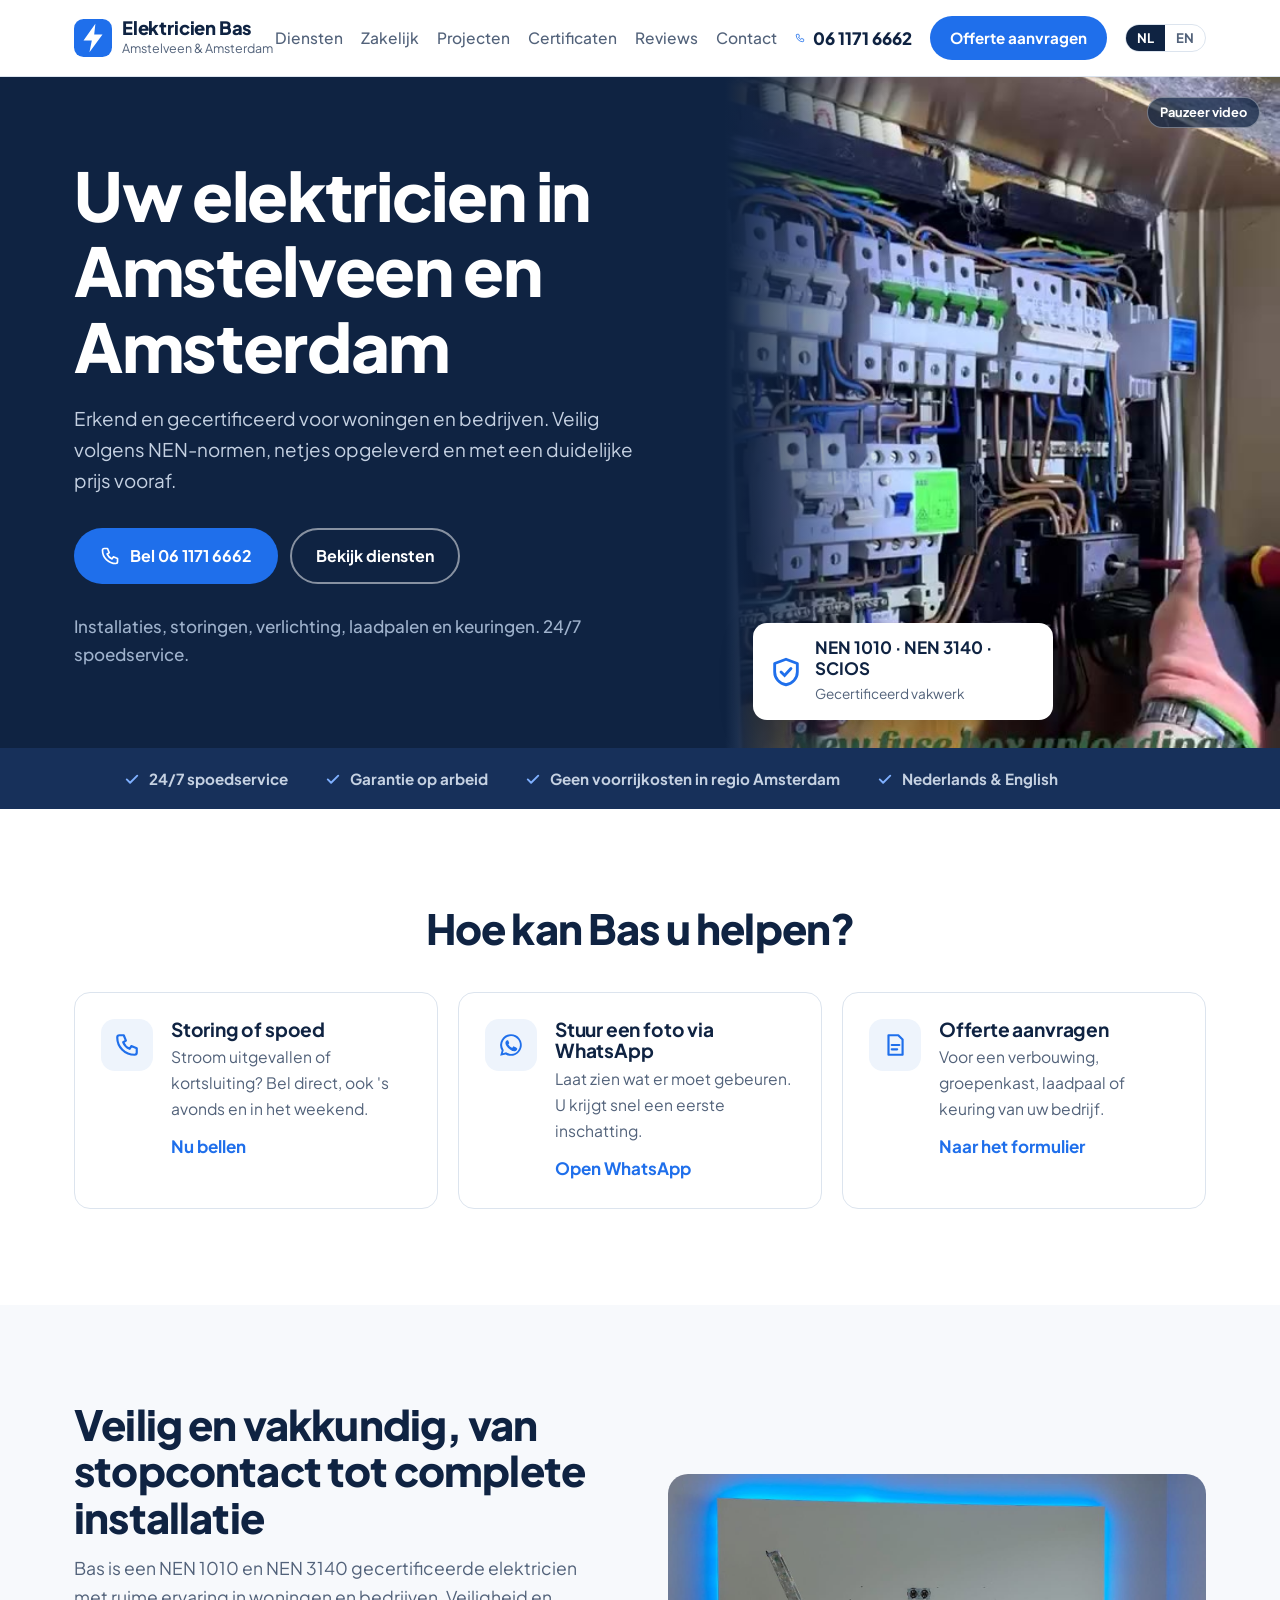
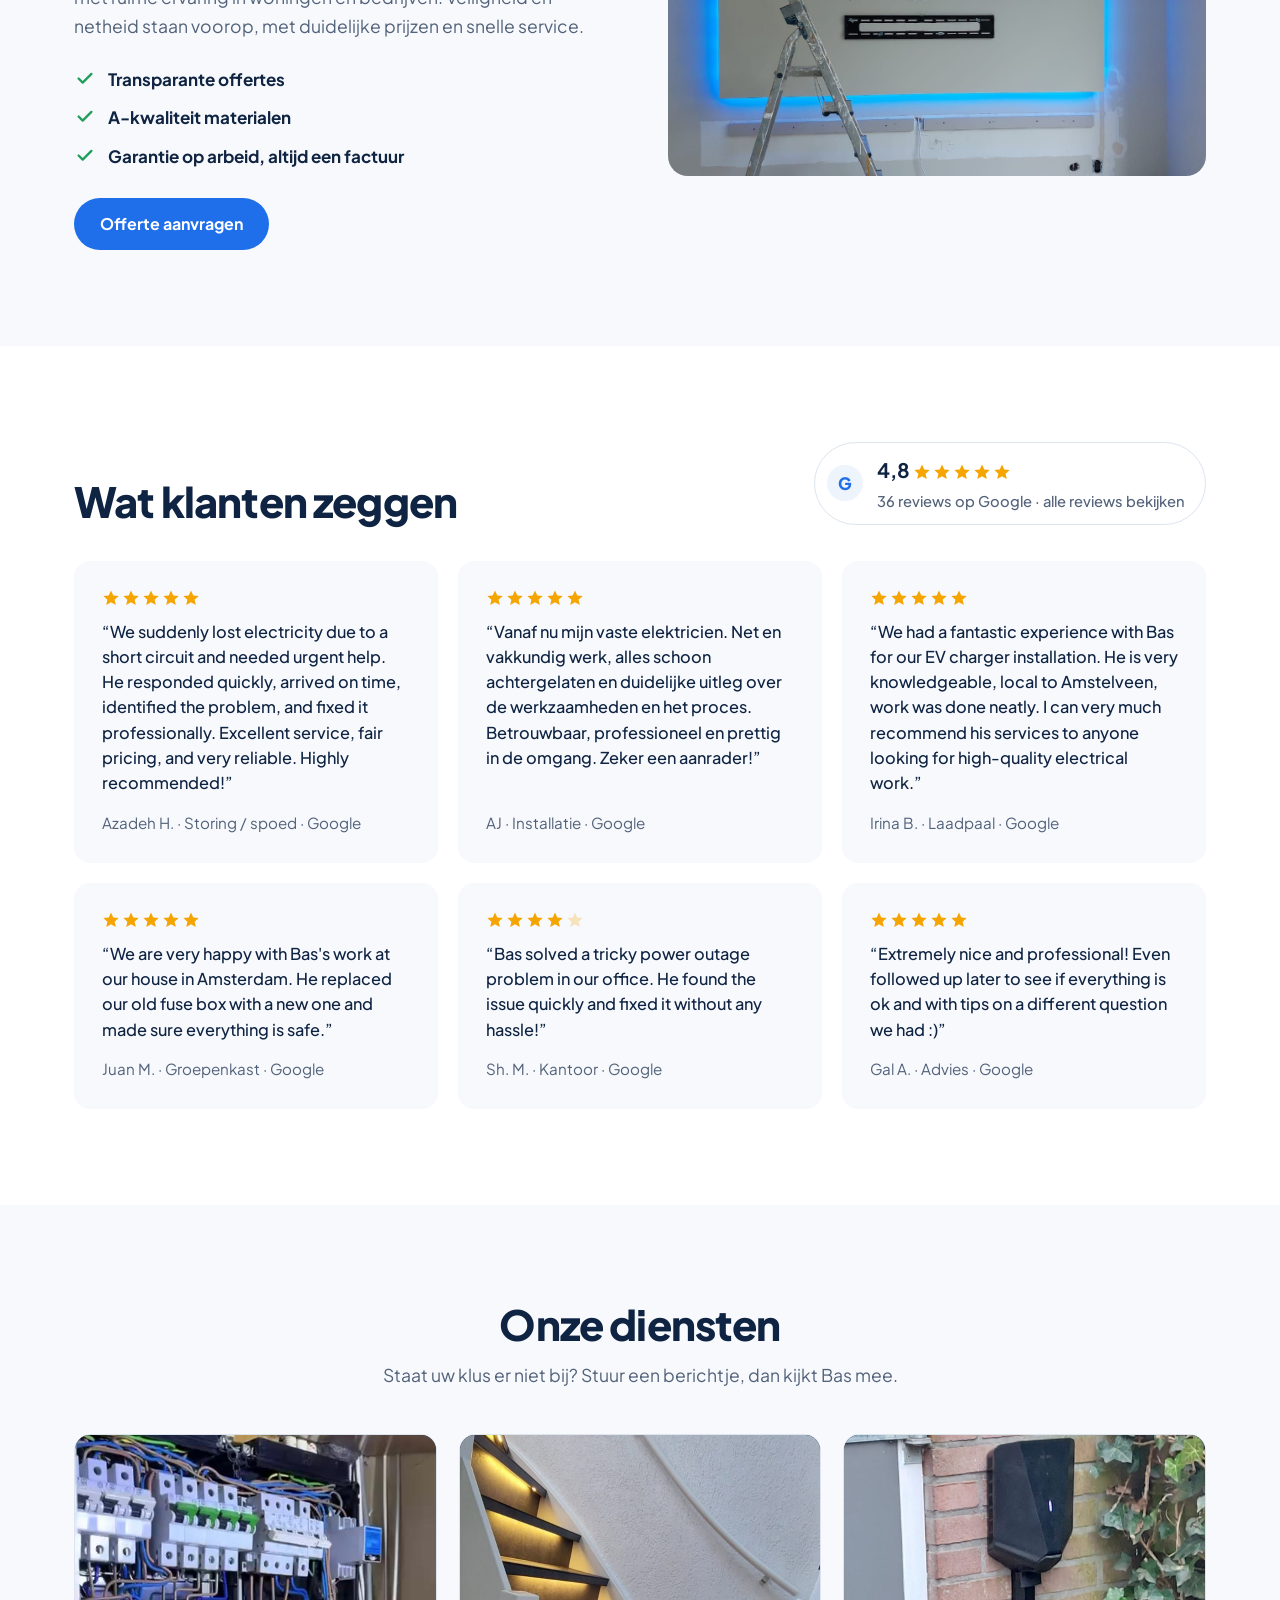
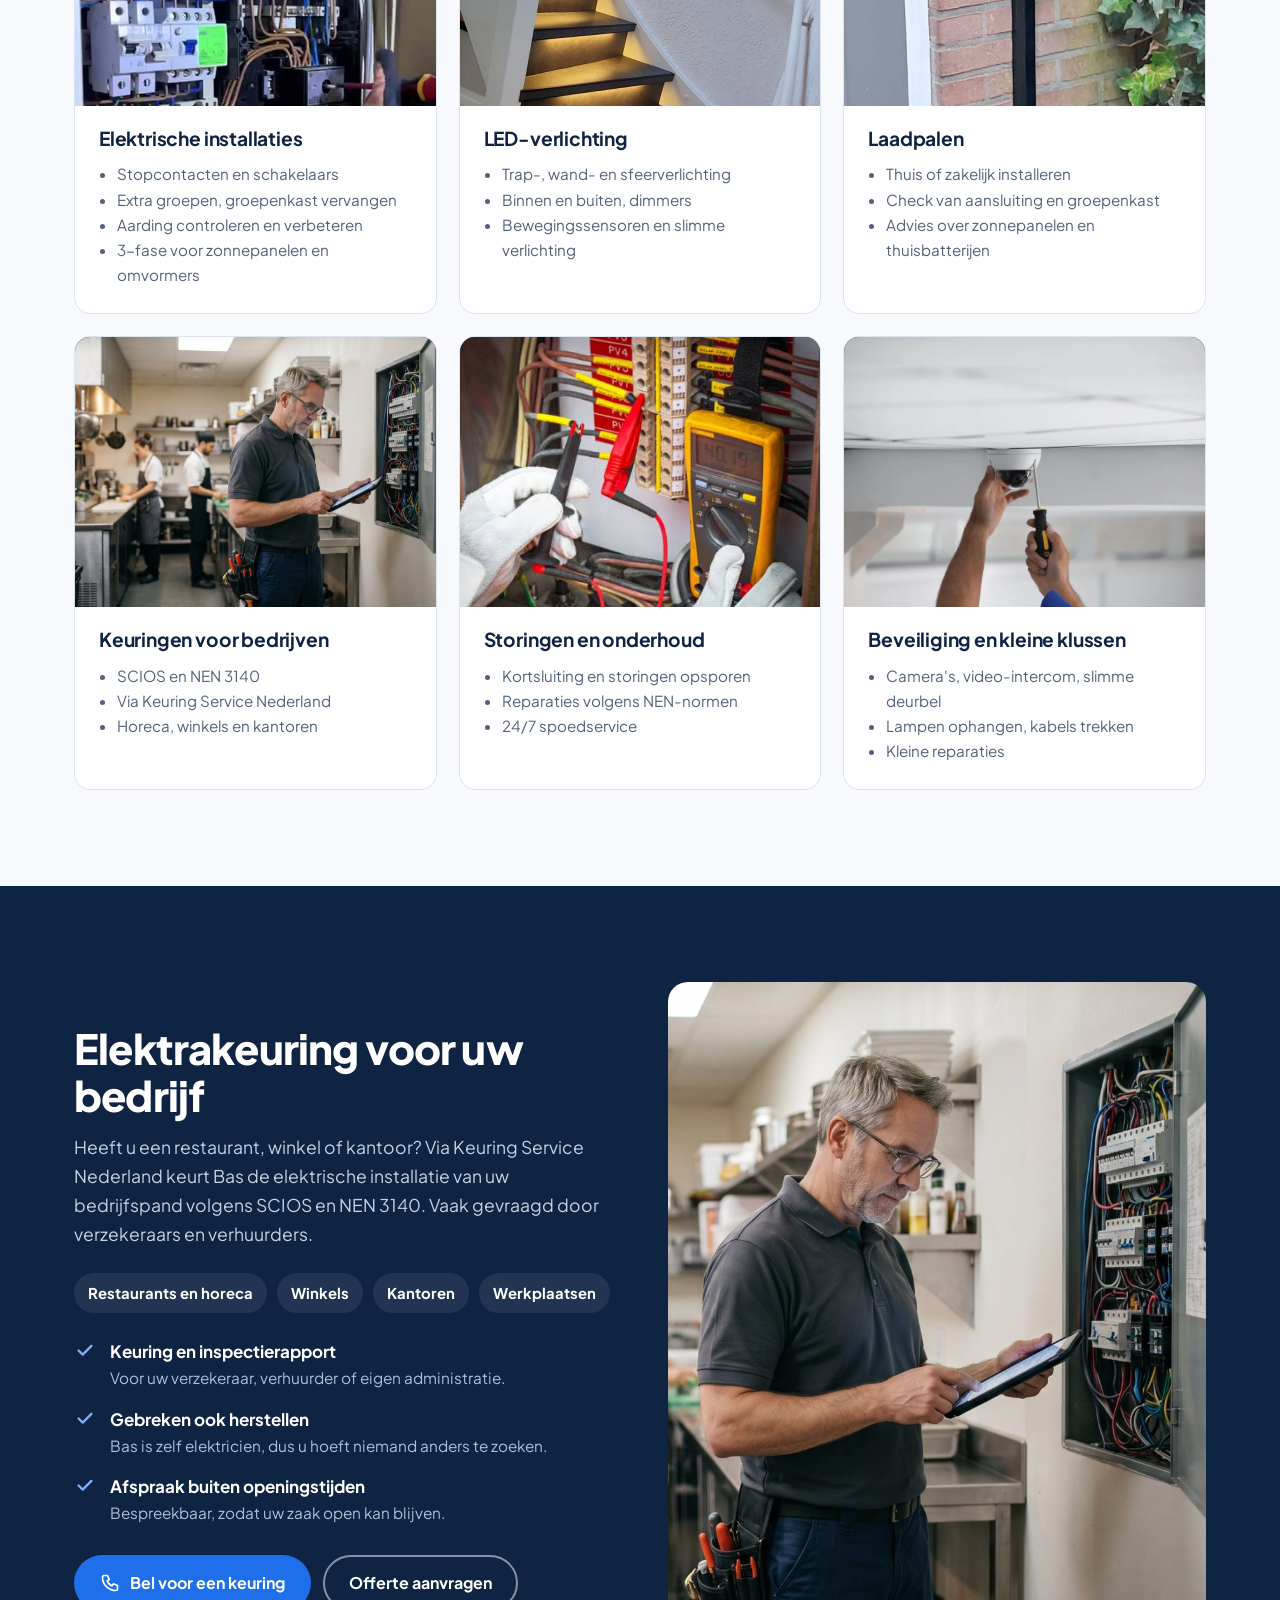
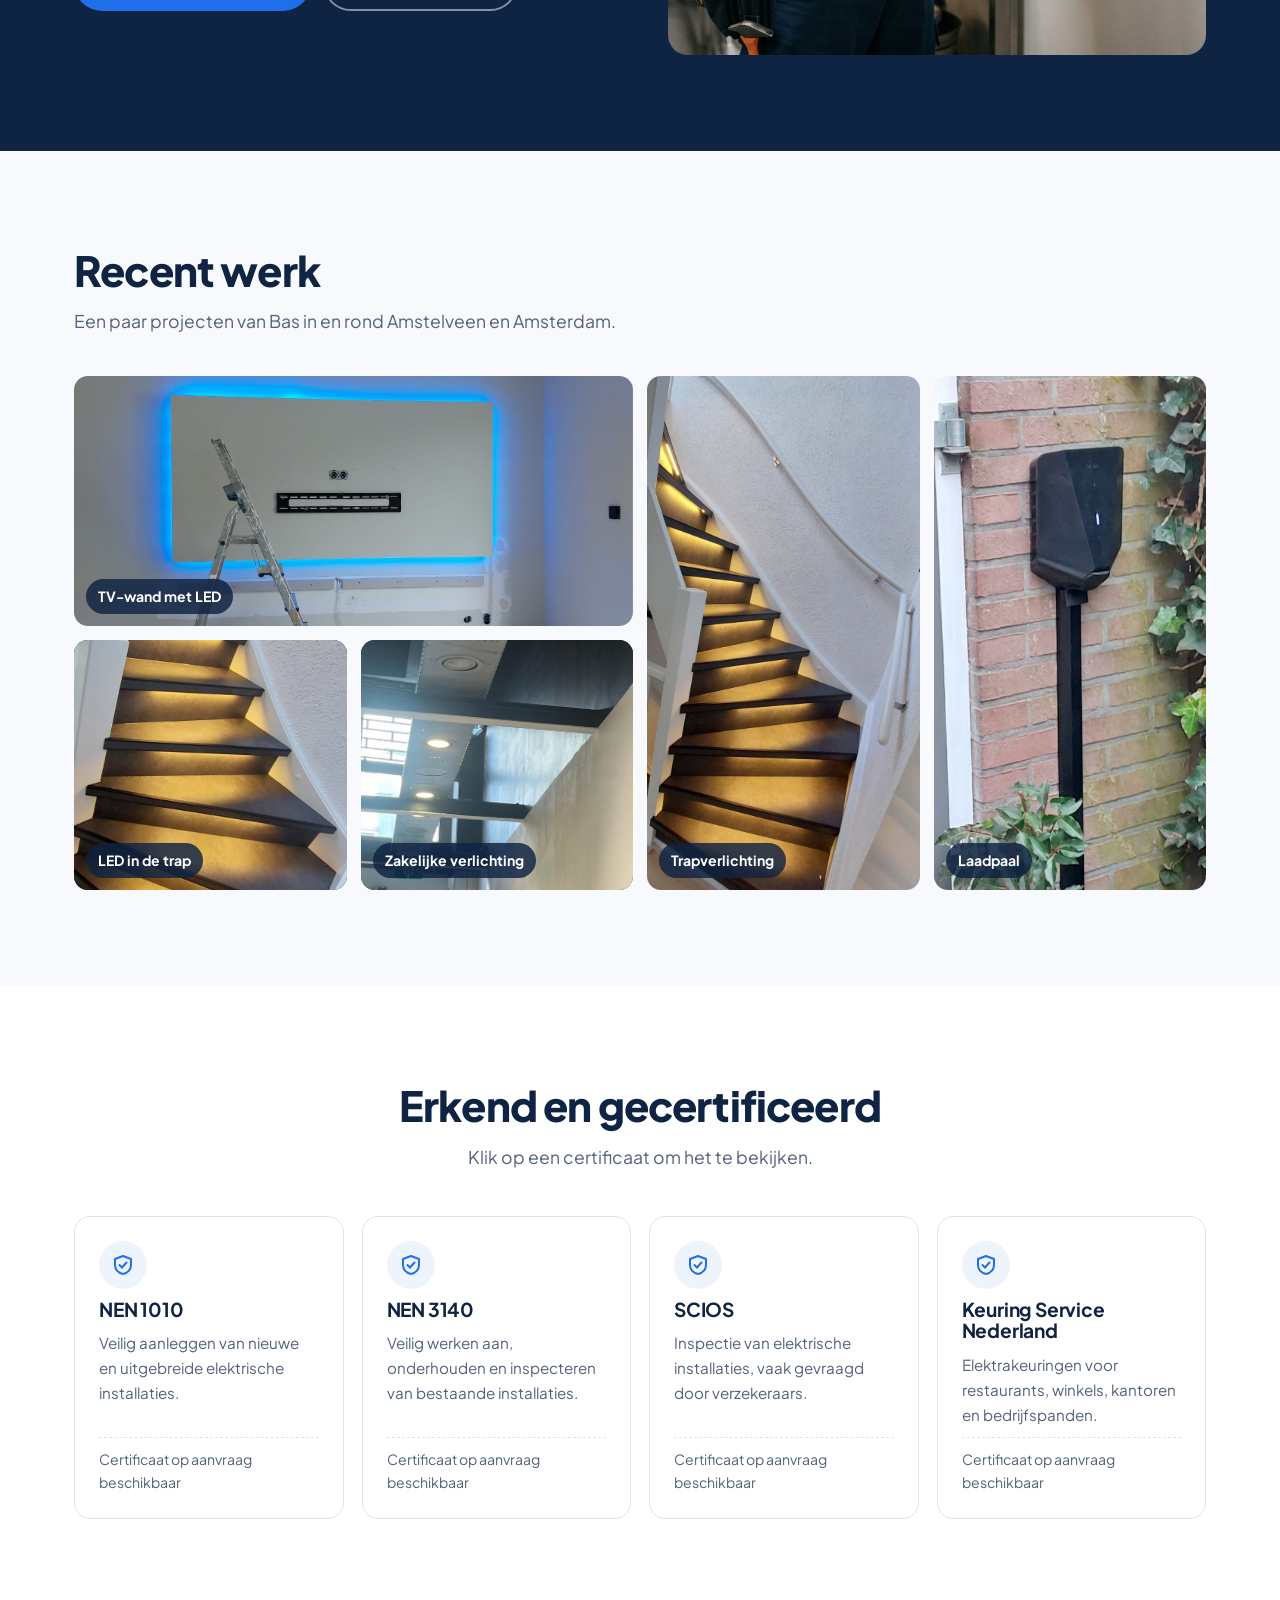
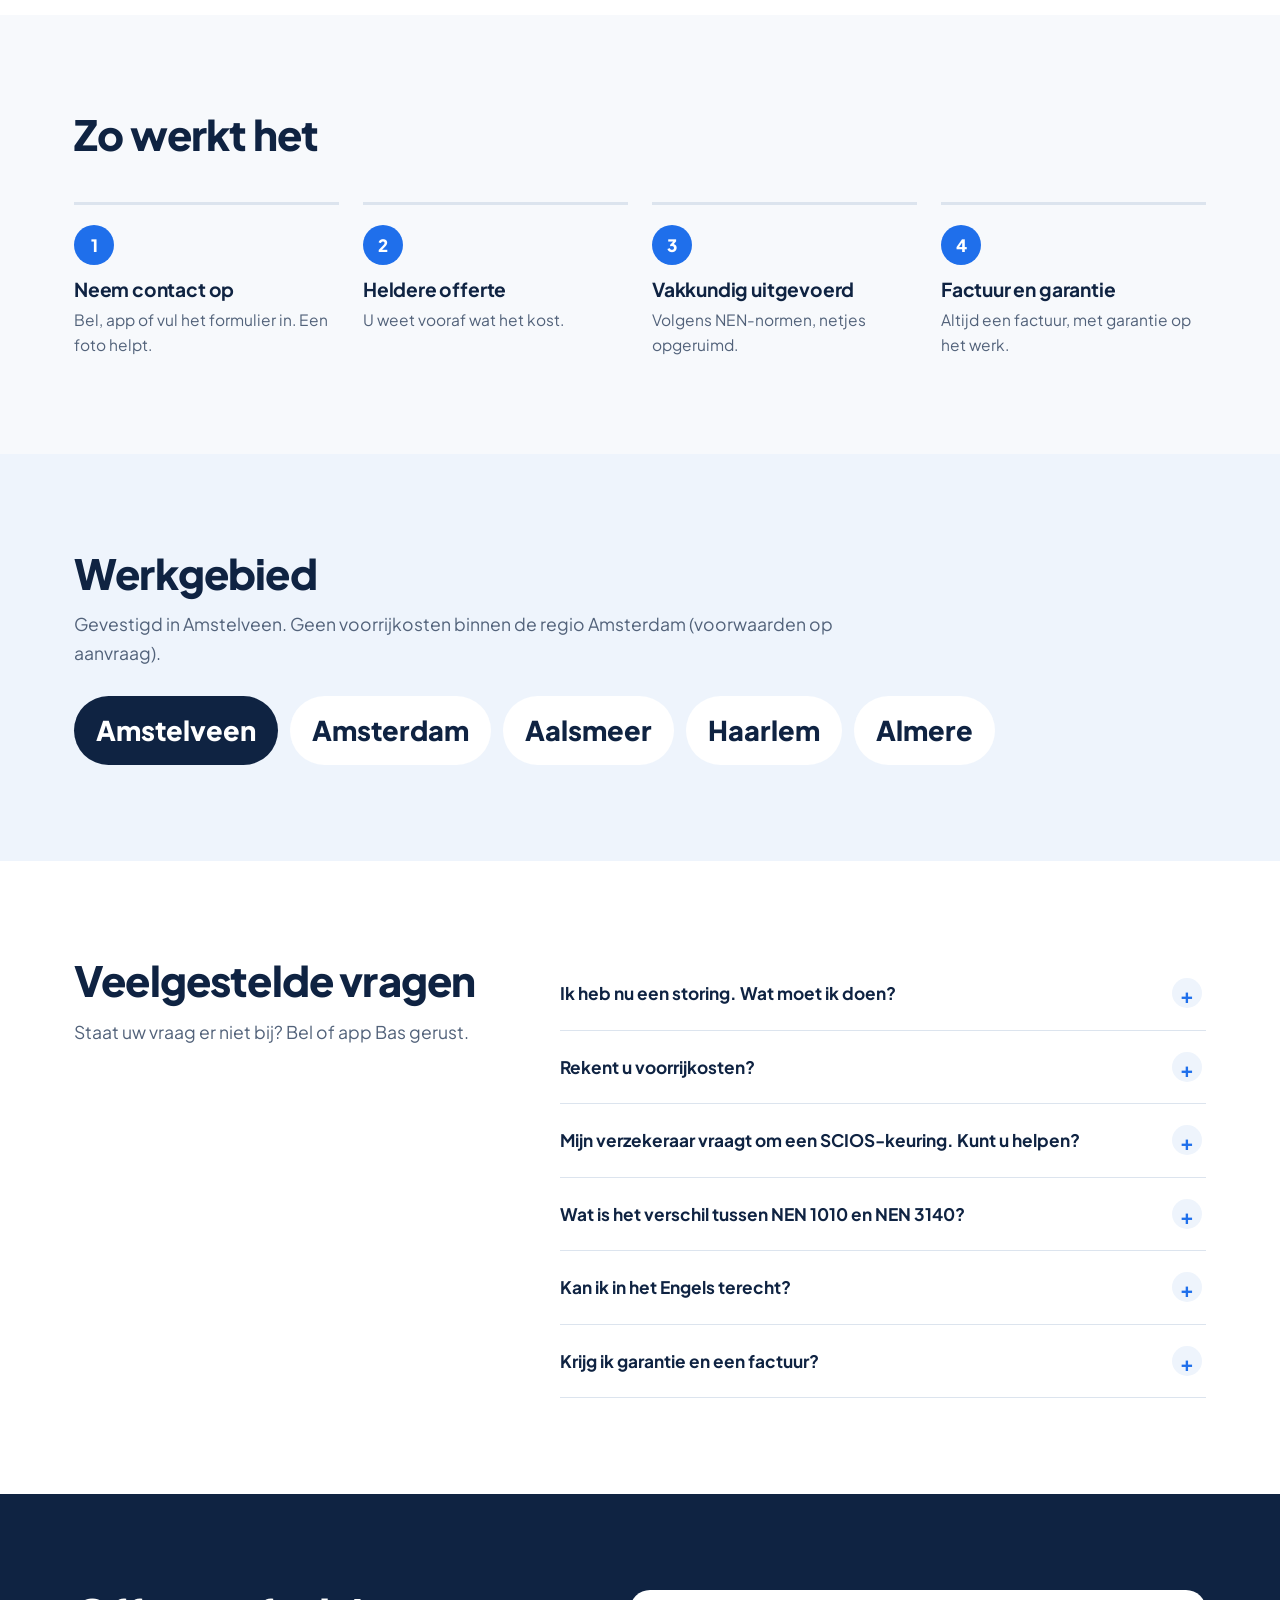
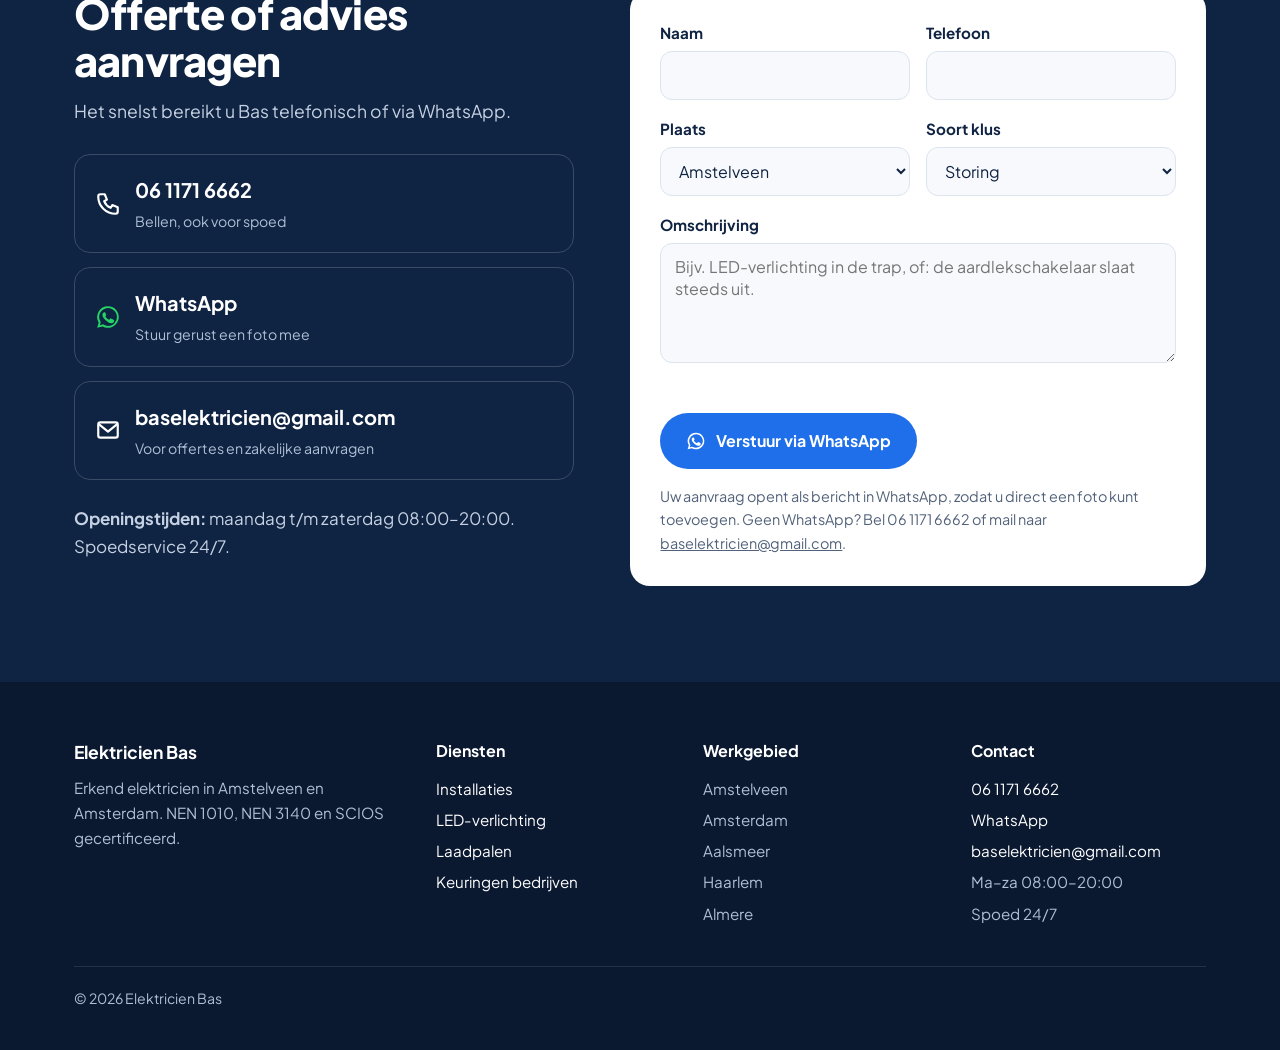
==== commit df84b39e: "Echte Google-reviews (4,8 uit 36) op de website Co-Authored-By: Claude Opus 5.5 <noreply@anthropic.c" ====
--- a/index.html
+++ b/index.html
@@ -153,10 +153,12 @@
 .gbox .g{width:36px;height:36px;border-radius:50%;background:var(--sky);display:grid;place-items:center;font-weight:800;color:var(--blue)}
 .stars{display:flex;gap:2px;color:var(--star)}
 .stars svg{width:18px;height:18px}
-.rev-grid{display:grid;grid-template-columns:repeat(2,1fr);gap:20px}
-@media (max-width:760px){.rev-grid{grid-template-columns:1fr}}
+.rev-grid{display:grid;grid-template-columns:repeat(3,1fr);gap:20px}
+@media (max-width:960px){.rev-grid{grid-template-columns:1fr 1fr}}
+@media (max-width:640px){.rev-grid{grid-template-columns:1fr}}
 .rev{background:var(--paper);border-radius:var(--r);padding:28px;margin:0}
-.rev p{font-size:1.18rem;line-height:1.5;margin-top:12px;font-weight:500}
+.rev{display:flex;flex-direction:column}
+.rev p{font-size:1.02rem;line-height:1.55;margin-top:12px;font-weight:500;flex:1}
 .rev footer{margin-top:14px;color:var(--muted);font-size:.95rem}
 
 /* services */
@@ -399,18 +401,38 @@
   <div class="wrap">
     <div class="reviews-head">
       <h2><span lang="nl">Wat klanten zeggen</span><span lang="en">What customers say</span></h2>
-      <a class="gbox" id="reviewsLink" href="#" target="_blank" rel="noopener"><span class="g">G</span><span><span class="stars" aria-hidden="true"><svg><use href="#i-star"/></svg><svg><use href="#i-star"/></svg><svg><use href="#i-star"/></svg><svg><use href="#i-star"/></svg><svg><use href="#i-star"/></svg></span><span lang="nl">Alle reviews op Google</span><span lang="en">All reviews on Google</span></span></a>
+      <a class="gbox" id="reviewsLink" href="#" target="_blank" rel="noopener"><span class="g">G</span><span><b style="font-size:1.25rem">4,8</b> <span class="stars" style="display:inline-flex;vertical-align:-3px" aria-hidden="true"><svg><use href="#i-star"/></svg><svg><use href="#i-star"/></svg><svg><use href="#i-star"/></svg><svg><use href="#i-star"/></svg><svg><use href="#i-star"/></svg></span><br><span style="font-weight:500;color:var(--muted);font-size:.92rem"><span lang="nl">36 reviews op Google · alle reviews bekijken</span><span lang="en">36 reviews on Google · see all</span></span></span></a>
     </div>
     <div class="rev-grid">
       <blockquote class="rev">
         <div class="stars" aria-label="5 van 5 sterren"><svg><use href="#i-star"/></svg><svg><use href="#i-star"/></svg><svg><use href="#i-star"/></svg><svg><use href="#i-star"/></svg><svg><use href="#i-star"/></svg></div>
-        <p>“Binnen een dag geholpen. Netjes gewerkt en alles werkt top!”</p>
-        <footer><span lang="nl">Klant uit Amstelveen</span><span lang="en">Customer in Amstelveen</span></footer>
+        <p>“We suddenly lost electricity due to a short circuit and needed urgent help. He responded quickly, arrived on time, identified the problem, and fixed it professionally. Excellent service, fair pricing, and very reliable. Highly recommended!”</p>
+        <footer>Azadeh H. · <span lang="nl">Storing / spoed</span><span lang="en">Power fault / emergency</span> · Google</footer>
       </blockquote>
       <blockquote class="rev">
         <div class="stars" aria-label="5 van 5 sterren"><svg><use href="#i-star"/></svg><svg><use href="#i-star"/></svg><svg><use href="#i-star"/></svg><svg><use href="#i-star"/></svg><svg><use href="#i-star"/></svg></div>
-        <p>“Snelle storingsdienst, vriendelijke communicatie.”</p>
-        <footer><span lang="nl">Klant uit Amsterdam</span><span lang="en">Customer in Amsterdam</span></footer>
+        <p>“Vanaf nu mijn vaste elektricien. Net en vakkundig werk, alles schoon achtergelaten en duidelijke uitleg over de werkzaamheden en het proces. Betrouwbaar, professioneel en prettig in de omgang. Zeker een aanrader!”</p>
+        <footer>AJ · <span lang="nl">Installatie</span><span lang="en">Installation</span> · Google</footer>
+      </blockquote>
+      <blockquote class="rev">
+        <div class="stars" aria-label="5 van 5 sterren"><svg><use href="#i-star"/></svg><svg><use href="#i-star"/></svg><svg><use href="#i-star"/></svg><svg><use href="#i-star"/></svg><svg><use href="#i-star"/></svg></div>
+        <p>“We had a fantastic experience with Bas for our EV charger installation. He is very knowledgeable, local to Amstelveen, work was done neatly. I can very much recommend his services to anyone looking for high-quality electrical work.”</p>
+        <footer>Irina B. · <span lang="nl">Laadpaal</span><span lang="en">EV charger</span> · Google</footer>
+      </blockquote>
+      <blockquote class="rev">
+        <div class="stars" aria-label="5 van 5 sterren"><svg><use href="#i-star"/></svg><svg><use href="#i-star"/></svg><svg><use href="#i-star"/></svg><svg><use href="#i-star"/></svg><svg><use href="#i-star"/></svg></div>
+        <p>“We are very happy with Bas's work at our house in Amsterdam. He replaced our old fuse box with a new one and made sure everything is safe.”</p>
+        <footer>Juan M. · <span lang="nl">Groepenkast</span><span lang="en">Fuse box</span> · Google</footer>
+      </blockquote>
+      <blockquote class="rev">
+        <div class="stars" aria-label="4 van 5 sterren"><svg><use href="#i-star"/></svg><svg><use href="#i-star"/></svg><svg><use href="#i-star"/></svg><svg><use href="#i-star"/></svg><svg style="opacity:.25"><use href="#i-star"/></svg></div>
+        <p>“Bas solved a tricky power outage problem in our office. He found the issue quickly and fixed it without any hassle!”</p>
+        <footer>Sh. M. · <span lang="nl">Kantoor</span><span lang="en">Office</span> · Google</footer>
+      </blockquote>
+      <blockquote class="rev">
+        <div class="stars" aria-label="5 van 5 sterren"><svg><use href="#i-star"/></svg><svg><use href="#i-star"/></svg><svg><use href="#i-star"/></svg><svg><use href="#i-star"/></svg><svg><use href="#i-star"/></svg></div>
+        <p>“Extremely nice and professional! Even followed up later to see if everything is ok and with tips on a different question we had :)”</p>
+        <footer>Gal A. · <span lang="nl">Advies</span><span lang="en">Advice</span> · Google</footer>
       </blockquote>
     </div>
   </div>
@@ -623,7 +645,7 @@
 /* ===== Settings – edit these ===== */
 const PHONE = "31611716662";
 // Paste the link to Bas's Google Business Profile reviews here:
-const GOOGLE_REVIEWS_URL = "https://www.google.com/search?q=Elektricien+Bas+Amstelveen";
+const GOOGLE_REVIEWS_URL = "https://share.google/DkXc5CWJVsimw3Rsk";
 /* ================================ */
 
 const T = {
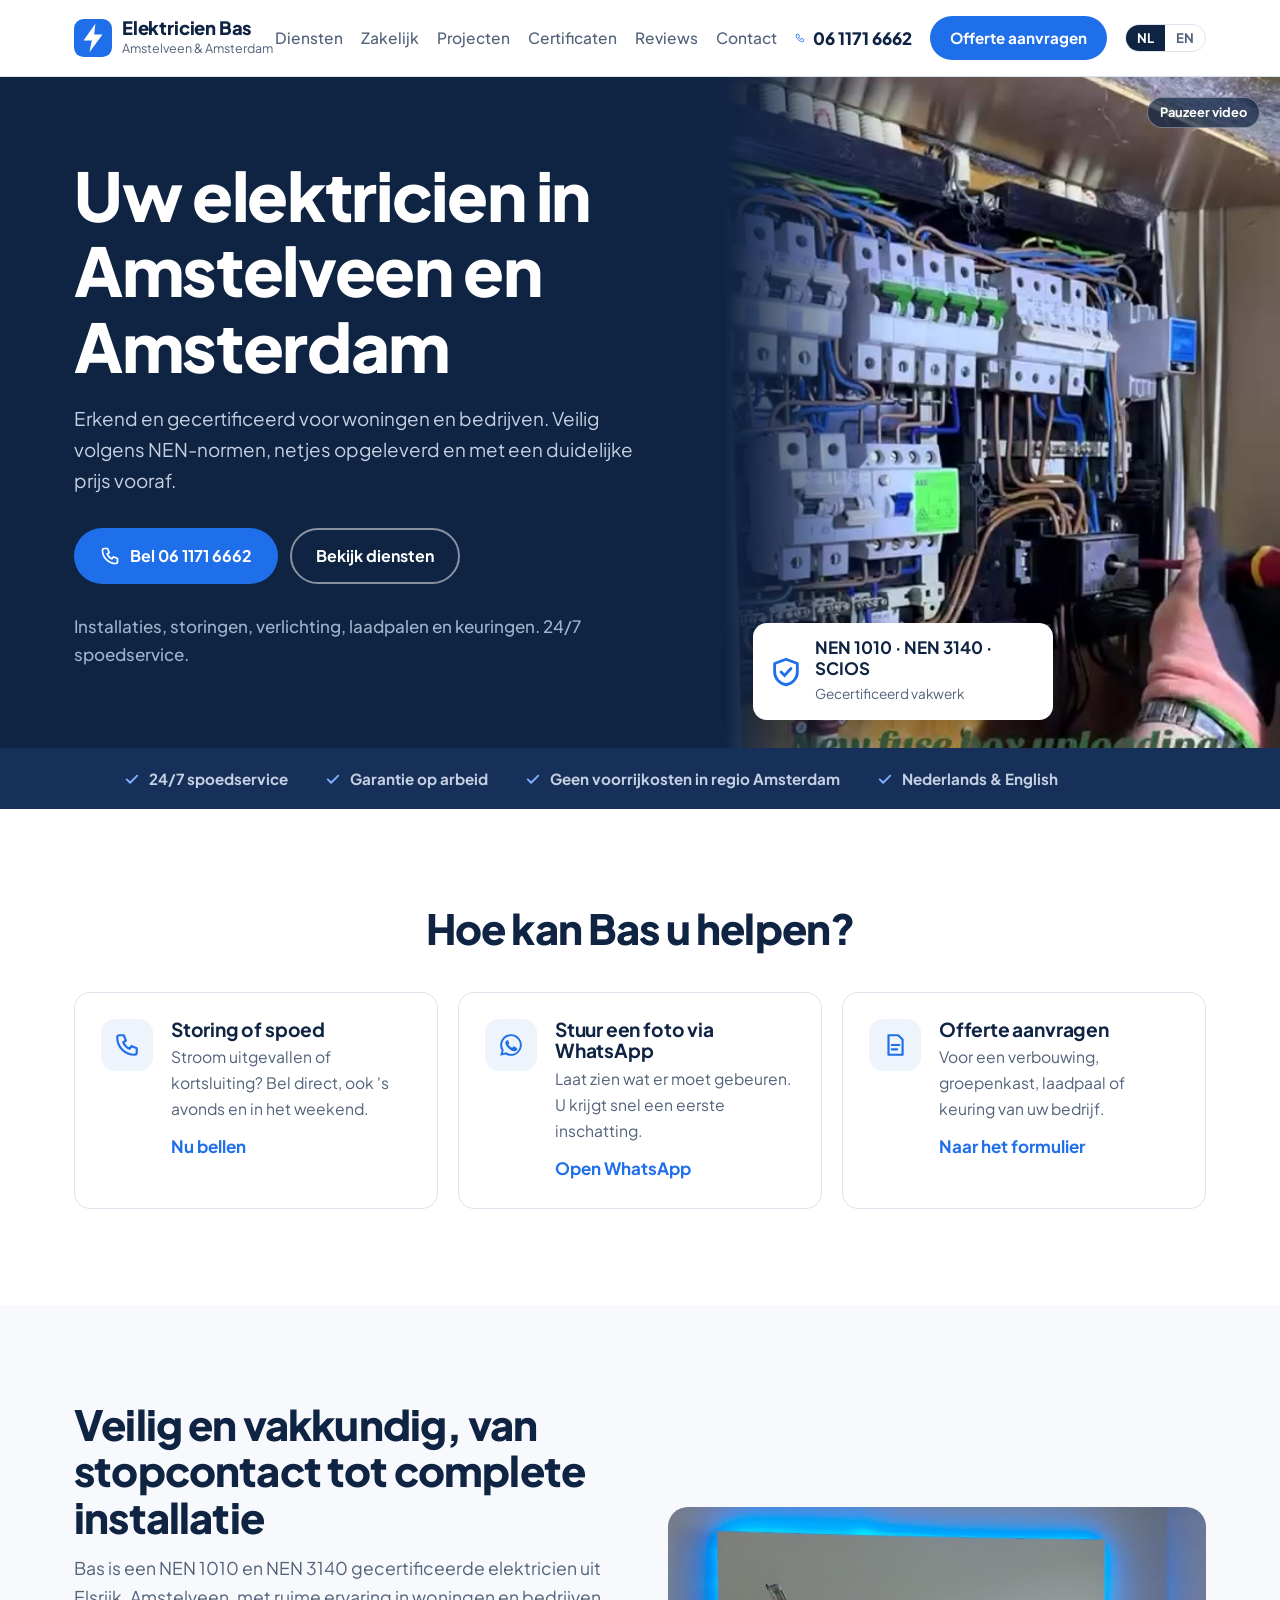
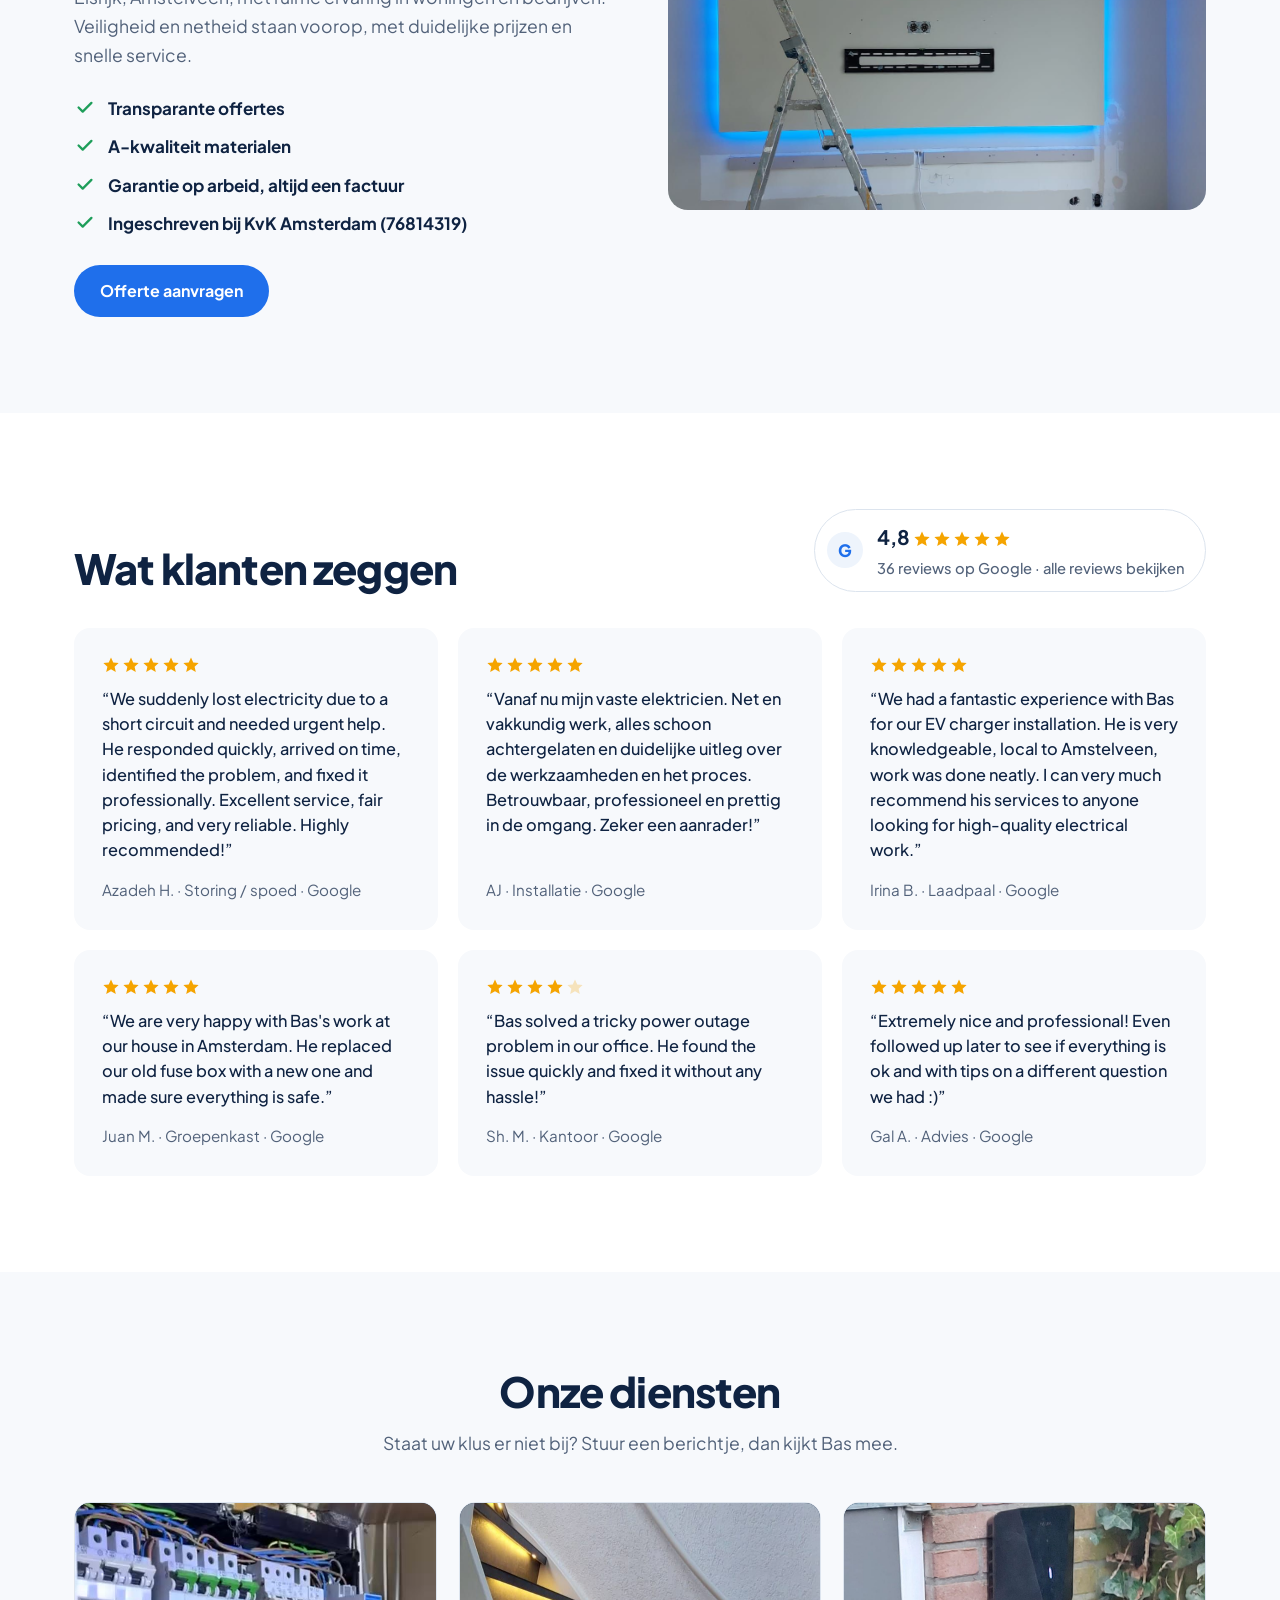
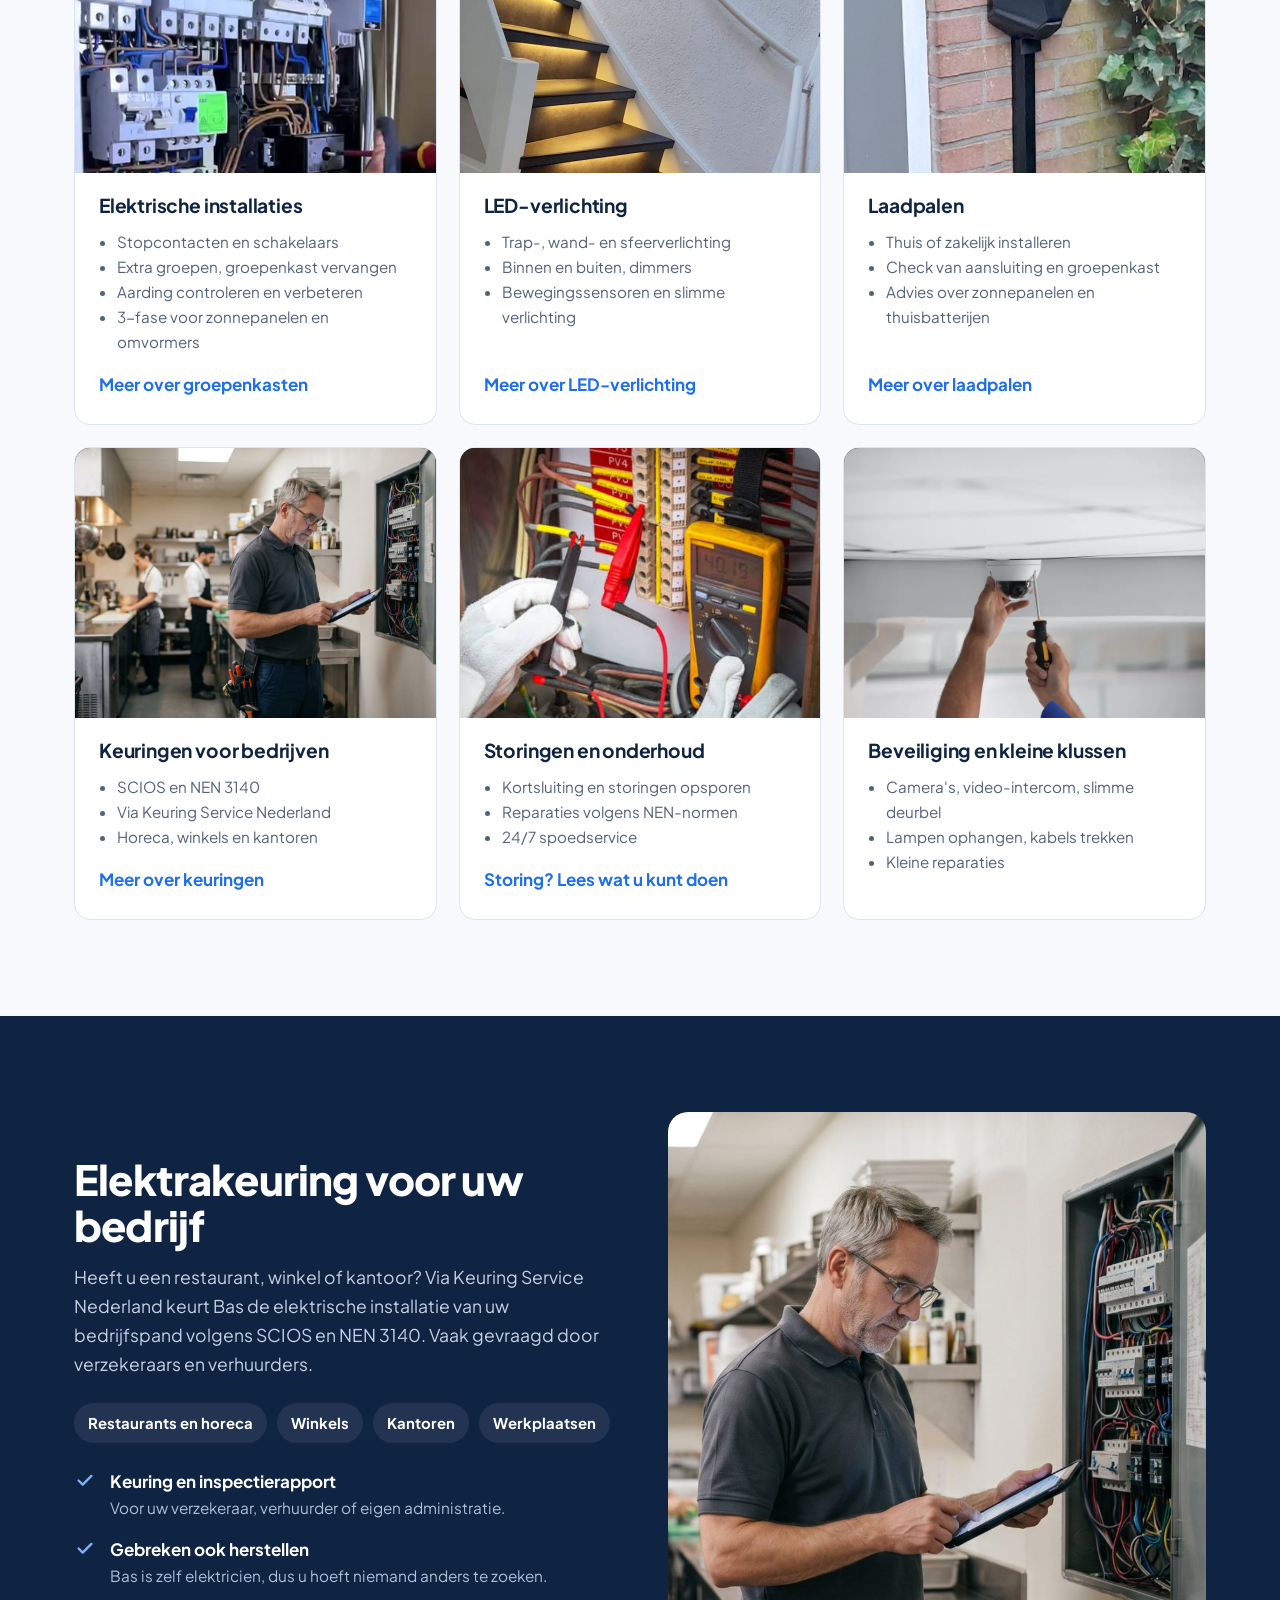
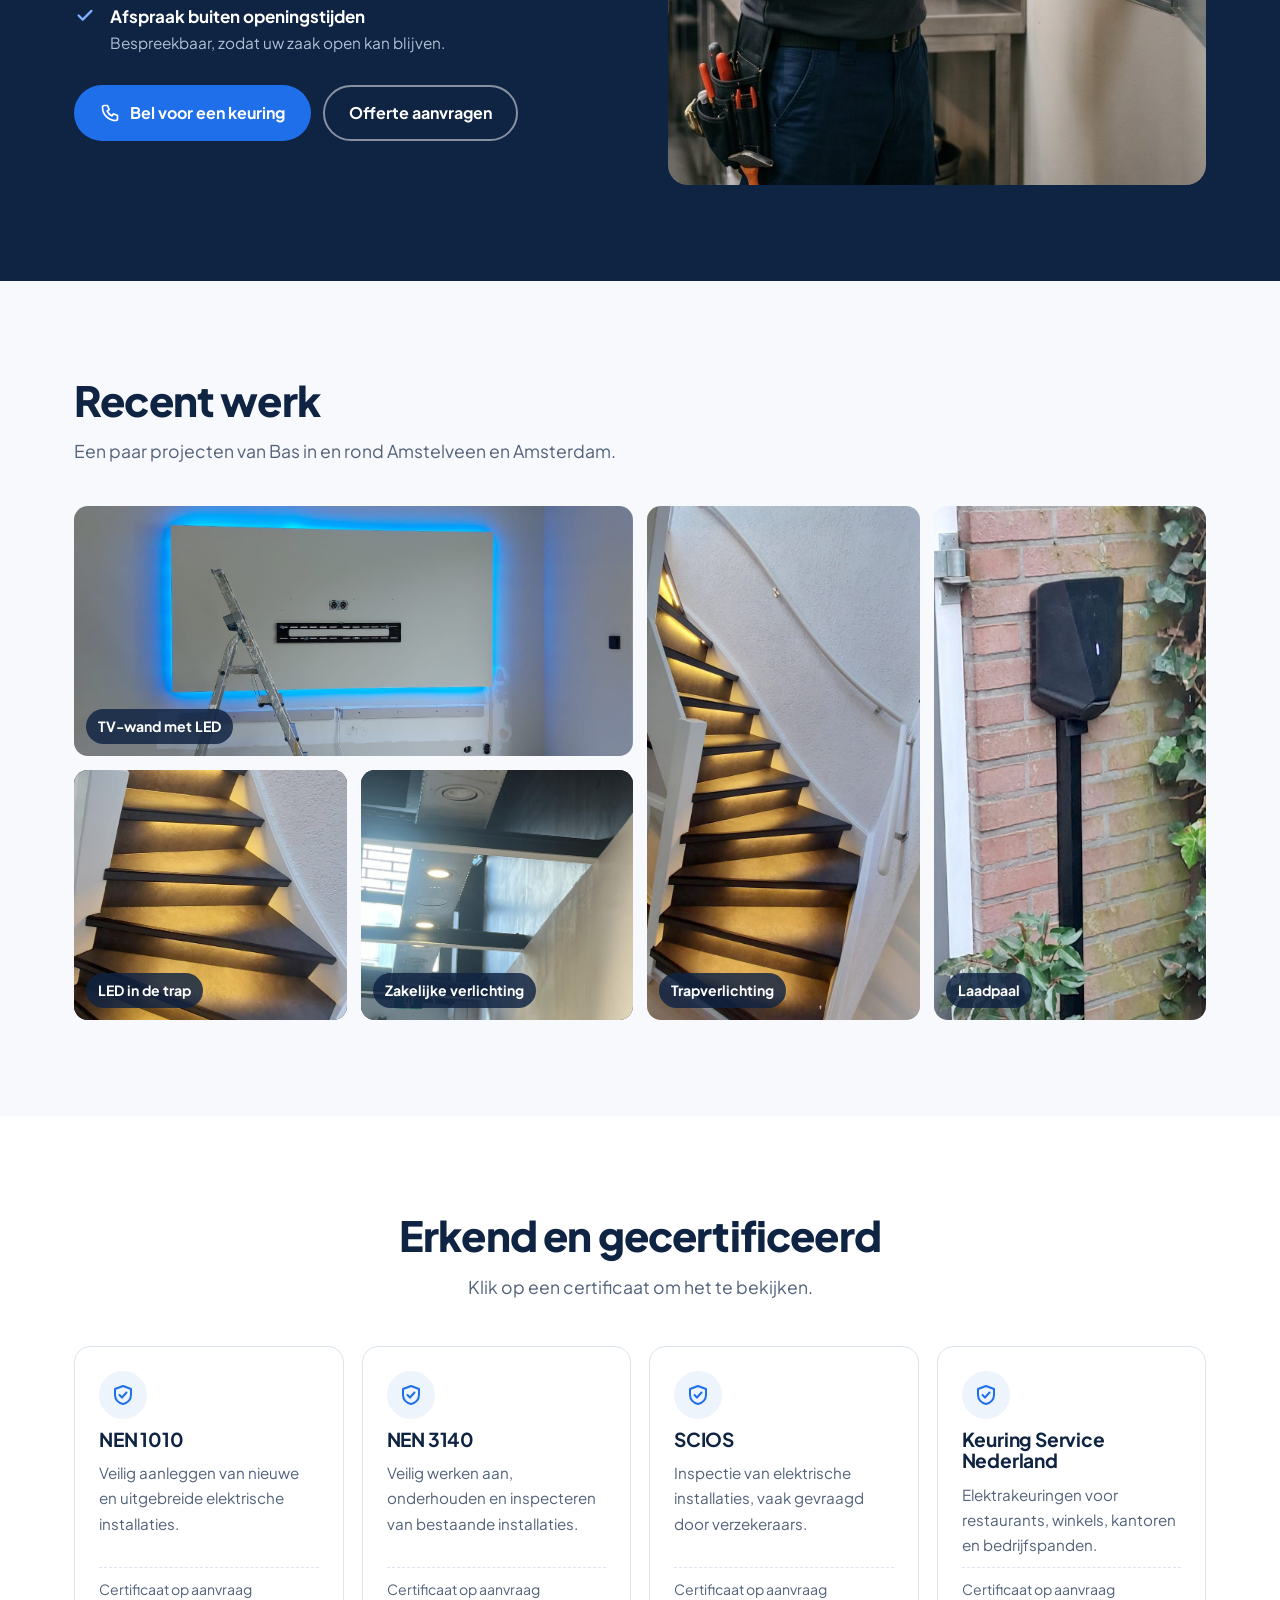
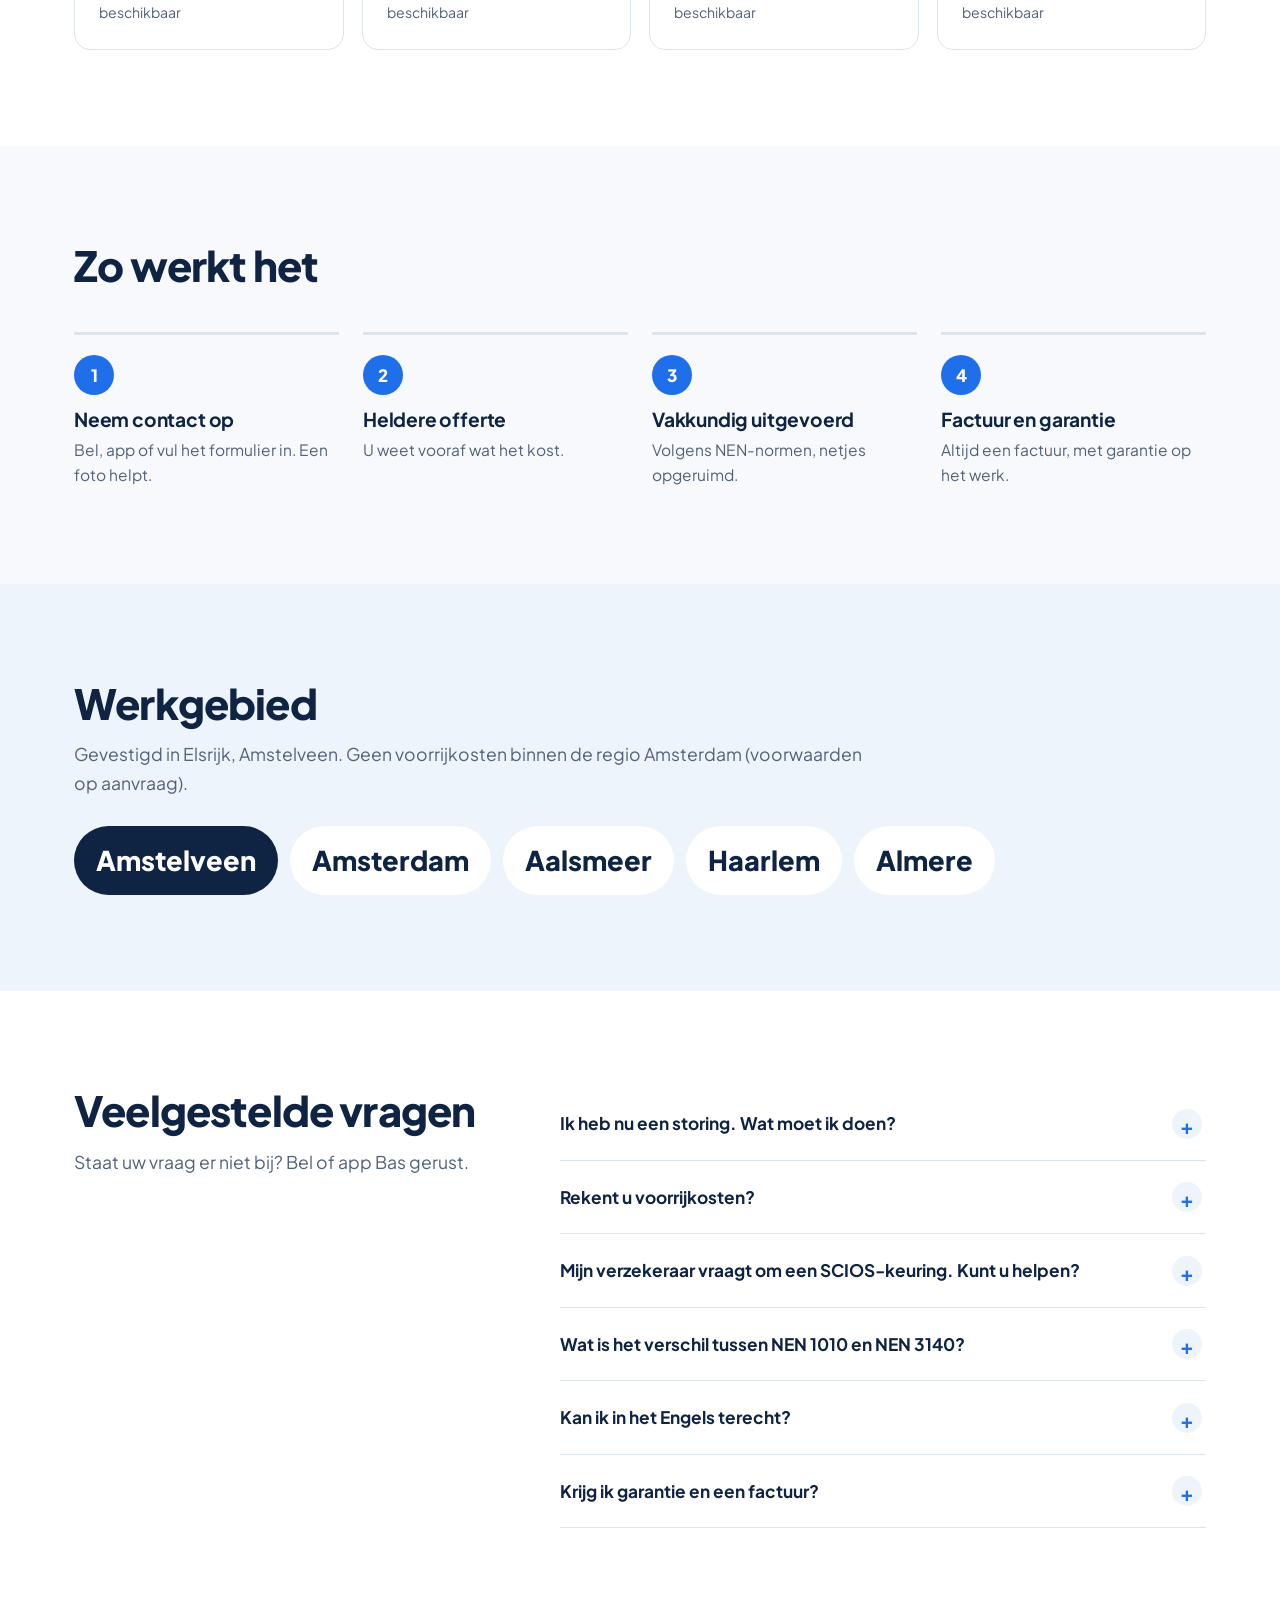
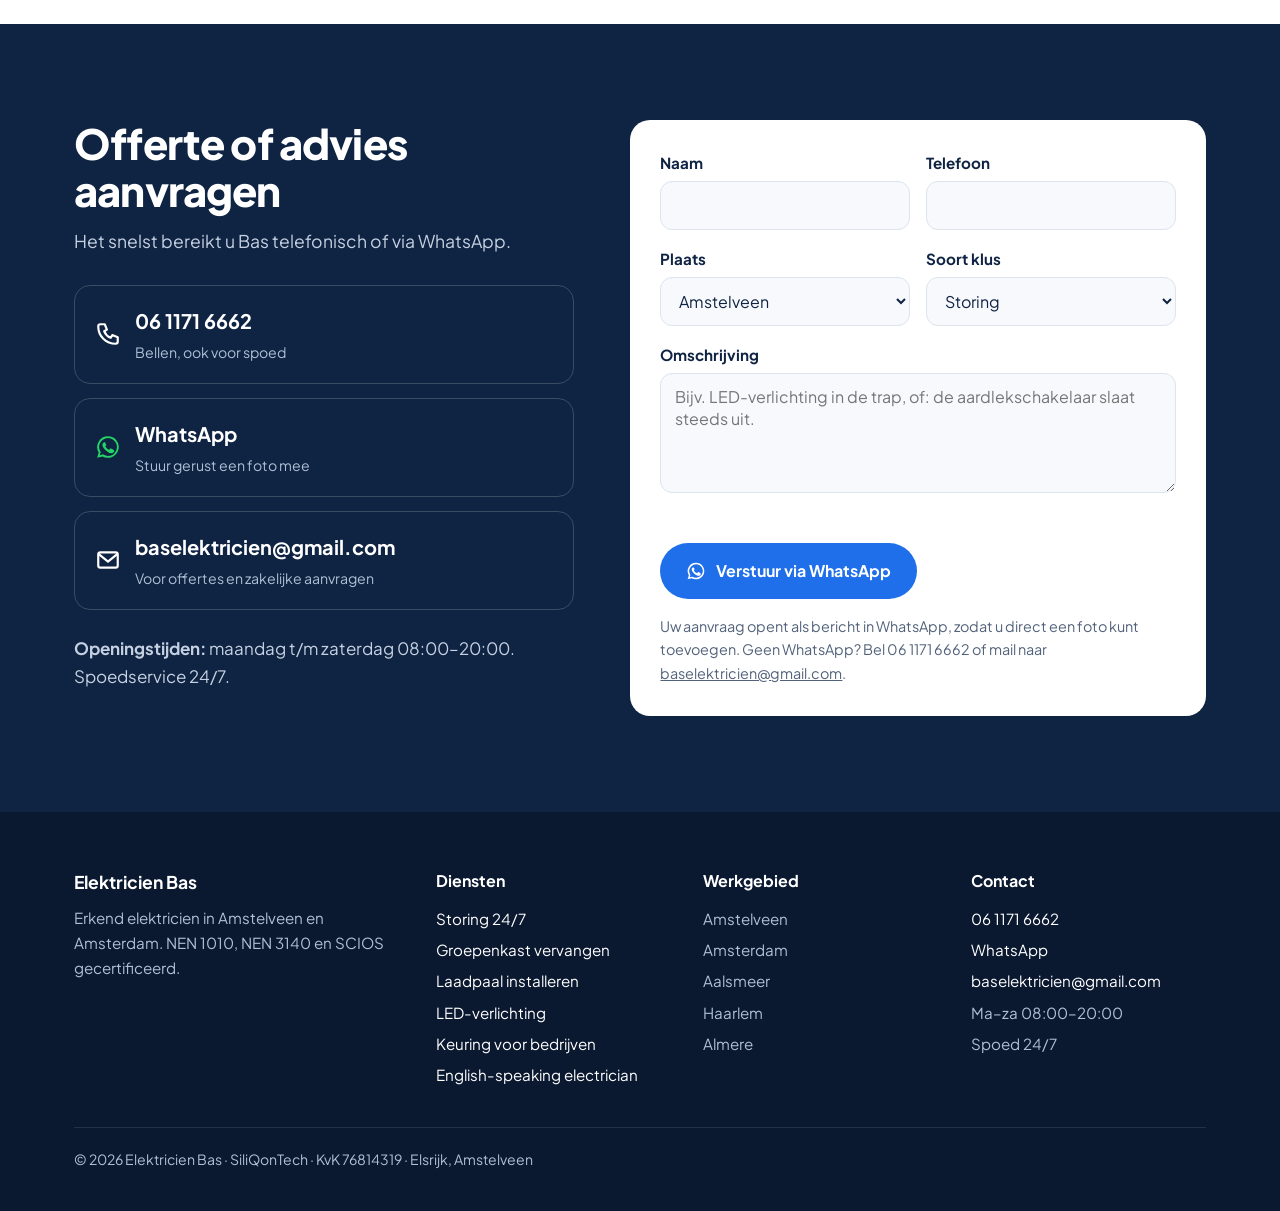
==== commit 455fb866: "Elektricien Bas Amstelveen: dienstpagina's, KvK-gegevens, sitemap, robots.txt en llms.txt Co-Authore" ====
--- a/index.html
+++ b/index.html
@@ -28,8 +28,11 @@
   "telephone": "+31611716662",
   "email": "baselektricien@gmail.com",
   "description": "NEN 1010, NEN 3140 en SCIOS gecertificeerde elektricien voor woningen en bedrijven in Amstelveen, Amsterdam en omstreken.",
-  "address": {"@type": "PostalAddress", "addressLocality": "Amstelveen", "addressCountry": "NL"},
-  "areaServed": ["Amstelveen", "Amsterdam", "Aalsmeer", "Haarlem", "Almere"],
+  "legalName": "SiliQonTech",
+  "identifier": {"@type": "PropertyValue", "propertyID": "KvK", "value": "76814319"},
+  "address": {"@type": "PostalAddress", "addressLocality": "Amstelveen", "addressRegion": "Noord-Holland", "addressCountry": "NL"},
+  "areaServed": ["Amstelveen", "Elsrijk", "Amsterdam", "Aalsmeer", "Haarlem", "Almere"],
+  "sameAs": ["https://share.google/DkXc5CWJVsimw3Rsk"],
   "knowsLanguage": ["nl", "en"],
   "hasCredential": [
     {"@type": "EducationalOccupationalCredential", "name": "NEN 1010"},
@@ -45,245 +48,7 @@
 }
 </script>
 
-<style>
-:root{
-  --navy:#0F2342; --navy-2:#17305A; --blue:#1F6FEB; --blue-d:#185CC6;
-  --sky:#EEF4FC; --paper:#F7F9FC; --white:#fff;
-  --text:#0F2342; --muted:#52627A; --line:#DCE4EE; --star:#F5A400; --ok:#1E9E5A;
-  --font:"Plus Jakarta Sans", system-ui, -apple-system, "Segoe UI", sans-serif;
-  --wrap:1180px; --r:16px;
-}
-*{box-sizing:border-box}
-html{scroll-behavior:smooth;scroll-padding-top:84px}
-@media (prefers-reduced-motion:reduce){html{scroll-behavior:auto}*{animation:none!important;transition:none!important}}
-body{margin:0;background:var(--white);color:var(--text);font:400 1.0625rem/1.65 var(--font);-webkit-font-smoothing:antialiased}
-img,svg{display:block;max-width:100%}
-a{color:inherit}
-:focus-visible{outline:3px solid var(--blue);outline-offset:3px;border-radius:6px}
-.wrap{max-width:var(--wrap);margin:0 auto;padding:0 24px}
-html[data-lang="nl"] [lang="en"]:not(html){display:none!important}
-html[data-lang="en"] [lang="nl"]:not(html){display:none!important}
-h1,h2,h3{margin:0;line-height:1.12;letter-spacing:-.02em;font-weight:800}
-h2{font-size:clamp(1.8rem,3.4vw,2.6rem);max-width:24ch}
-h3{font-size:1.2rem;font-weight:700;letter-spacing:-.01em}
-p{margin:0}
-.lede{color:var(--muted);max-width:62ch;margin-top:14px;font-size:1.1rem}
-section{padding:96px 0}
-@media (max-width:860px){section{padding:64px 0}}
-.center{text-align:center}.center h2,.center .lede{margin-left:auto;margin-right:auto}
-
-/* buttons */
-.btn{display:inline-flex;align-items:center;justify-content:center;gap:10px;font:700 1rem/1 var(--font);text-decoration:none;padding:16px 24px;border-radius:999px;border:2px solid transparent;cursor:pointer;white-space:nowrap;transition:background .15s,border-color .15s}
-.btn svg{width:20px;height:20px;flex:none}
-.btn-primary{background:var(--blue);color:#fff}.btn-primary:hover{background:var(--blue-d)}
-.btn-ghost{border-color:rgba(255,255,255,.5);color:#fff}.btn-ghost:hover{border-color:#fff;background:rgba(255,255,255,.08)}
-.btn-line{border-color:var(--line);color:var(--text);background:#fff}.btn-line:hover{border-color:var(--text)}
-
-/* header */
-.site-header{position:sticky;top:0;z-index:40;background:rgba(255,255,255,.96);backdrop-filter:saturate(1.4) blur(8px);border-bottom:1px solid var(--line)}
-.bar{display:flex;align-items:center;gap:18px;height:76px}
-.lang{flex:none}
-.brand{display:flex;align-items:center;gap:10px;text-decoration:none;margin-right:auto}
-.brand svg{width:38px;height:38px;flex:none}
-.brand b{display:block;font-weight:800;font-size:1.15rem;letter-spacing:-.01em;line-height:1.1}
-.brand small{display:block;color:var(--muted);font-size:.78rem}
-.nav{display:flex;gap:18px;font-weight:500;font-size:.97rem}
-.nav a{text-decoration:none;color:var(--muted)}.nav a:hover{color:var(--text)}
-.hphone{display:flex;align-items:center;gap:8px;font-weight:800;text-decoration:none}
-.hphone svg{width:20px;height:20px;color:var(--blue)}
-.lang{display:inline-flex;border:1px solid var(--line);border-radius:999px;overflow:hidden}
-.lang button{all:unset;cursor:pointer;padding:6px 11px;font:700 .82rem/1 var(--font);color:var(--muted)}
-.lang button[aria-pressed="true"]{background:var(--navy);color:#fff}
-.lang button:focus-visible{outline:3px solid var(--blue);outline-offset:-3px}
-.site-header .btn{padding:12px 18px;font-size:.95rem}
-@media (max-width:1240px){.nav{display:none}}
-.brand b,.brand small,.hphone{white-space:nowrap}
-@media (max-width:640px){.hphone span,.site-header .btn{display:none}}
-
-/* hero */
-.hero{background:var(--navy);color:#fff;position:relative;overflow:hidden}
-.hero-grid{display:grid;grid-template-columns:1.15fr .85fr;min-height:600px}
-.hero-copy{padding:80px 56px 80px 0;display:flex;flex-direction:column;justify-content:center}
-.hero h1{font-size:clamp(2.4rem,5.4vw,4.2rem);max-width:15ch}
-.hero .sub{color:#C5D1E2;font-size:1.18rem;max-width:48ch;margin-top:20px}
-.hero .actions{display:flex;flex-wrap:wrap;gap:12px;margin-top:32px}
-.hero .what{margin-top:28px;color:#9FB2CC;font-weight:500}
-.hero-photo{position:relative;margin-right:calc((100vw - min(100vw, var(--wrap))) / -2 - 24px)}
-.hero-photo video{position:absolute;inset:0;width:100%;height:100%;object-fit:cover;object-position:50% 22%}
-.vidbtn{position:absolute;z-index:2;right:20px;top:20px;font:700 .8rem/1 var(--font);color:#fff;background:rgba(15,35,66,.7);border:1px solid rgba(255,255,255,.35);border-radius:999px;padding:8px 12px;cursor:pointer}
-.hero-photo::before{content:"";position:absolute;inset:0;z-index:1;background:linear-gradient(90deg,var(--navy) 0%,rgba(15,35,66,0) 30%)}
-.badge{position:absolute;z-index:2;left:28px;bottom:28px;background:#fff;color:var(--text);border-radius:14px;padding:14px 16px;display:flex;gap:12px;align-items:center;box-shadow:0 12px 32px rgba(0,0,0,.25);max-width:300px}
-.badge svg{width:34px;height:34px;color:var(--blue);flex:none}
-.badge b{display:block;line-height:1.2}.badge small{color:var(--muted);font-size:.85rem}
-@media (max-width:900px){
-  .hero-grid{grid-template-columns:1fr;min-height:0}
-  .hero-copy{padding:56px 0 40px}
-  .hero-photo{margin:0 -24px;height:380px}
-  .hero-photo::before{background:linear-gradient(180deg,var(--navy) 0%,rgba(15,35,66,0) 35%)}
-}
-
-/* cert strip */
-.strip{background:var(--navy-2);color:#C5D1E2}
-.strip ul{list-style:none;margin:0;padding:18px 0;display:flex;flex-wrap:wrap;gap:12px 36px;justify-content:center;font-weight:700;font-size:.95rem}
-.strip li{display:flex;align-items:center;gap:8px}
-.strip svg{width:18px;height:18px;color:#7FB0FF}
-
-/* contact tiles */
-.tiles{display:grid;grid-template-columns:repeat(3,1fr);gap:20px;margin-top:40px}
-@media (max-width:860px){.tiles{grid-template-columns:1fr}}
-.tile{display:flex;gap:18px;align-items:flex-start;text-decoration:none;padding:26px;border:1px solid var(--line);border-radius:var(--r);background:#fff;transition:border-color .15s, transform .15s}
-.tile:hover{border-color:var(--blue);transform:translateY(-2px)}
-.tile .ic{width:52px;height:52px;border-radius:14px;background:var(--sky);display:grid;place-items:center;flex:none}
-.tile .ic svg{width:26px;height:26px;color:var(--blue)}
-.tile p{color:var(--muted);margin-top:4px;font-size:.98rem}
-.tile .go{display:inline-block;margin-top:10px;color:var(--blue);font-weight:700}
-
-/* intro */
-.intro{background:var(--paper)}
-.intro-grid{display:grid;grid-template-columns:1fr 1fr;gap:56px;align-items:center}
-@media (max-width:900px){.intro-grid{grid-template-columns:1fr;gap:32px}}
-.intro img{border-radius:20px;width:100%;aspect-ratio:16/9;object-fit:cover}
-.checks{list-style:none;padding:0;margin:24px 0 28px;display:grid;gap:10px}
-.checks li{display:flex;gap:12px;font-weight:700}
-.checks svg{width:22px;height:22px;flex:none;color:var(--ok);margin-top:2px}
-
-/* reviews */
-.reviews-head{display:flex;flex-wrap:wrap;justify-content:space-between;align-items:end;gap:24px;margin-bottom:36px}
-.gbox{display:flex;align-items:center;gap:14px;border:1px solid var(--line);border-radius:999px;padding:10px 20px 10px 12px;text-decoration:none;font-weight:700}
-.gbox .g{width:36px;height:36px;border-radius:50%;background:var(--sky);display:grid;place-items:center;font-weight:800;color:var(--blue)}
-.stars{display:flex;gap:2px;color:var(--star)}
-.stars svg{width:18px;height:18px}
-.rev-grid{display:grid;grid-template-columns:repeat(3,1fr);gap:20px}
-@media (max-width:960px){.rev-grid{grid-template-columns:1fr 1fr}}
-@media (max-width:640px){.rev-grid{grid-template-columns:1fr}}
-.rev{background:var(--paper);border-radius:var(--r);padding:28px;margin:0}
-.rev{display:flex;flex-direction:column}
-.rev p{font-size:1.02rem;line-height:1.55;margin-top:12px;font-weight:500;flex:1}
-.rev footer{margin-top:14px;color:var(--muted);font-size:.95rem}
-
-/* services */
-.services{background:var(--paper)}
-.svc-grid{display:grid;grid-template-columns:repeat(3,1fr);gap:22px;margin-top:44px}
-@media (max-width:960px){.svc-grid{grid-template-columns:repeat(2,1fr)}}
-@media (max-width:600px){.svc-grid{grid-template-columns:1fr}}
-.card{background:#fff;border-radius:var(--r);overflow:hidden;border:1px solid var(--line);display:flex;flex-direction:column}
-.card .ph{aspect-ratio:4/3;overflow:hidden;background:var(--navy)}
-.card .ph img{width:100%;height:100%;object-fit:cover}
-.card .ph.icon{display:grid;place-items:center;background:linear-gradient(135deg,var(--navy),var(--navy-2))}
-.card .ph.icon svg{width:72px;height:72px;color:#7FB0FF}
-.card .body{padding:22px 24px 26px;display:flex;flex-direction:column;gap:8px;flex:1}
-.card p{color:var(--muted);font-size:.98rem}
-.card ul{margin:4px 0 0;padding:0 0 0 18px;color:var(--muted);font-size:.95rem}
-
-/* business */
-.biz{background:var(--navy);color:#fff}
-.biz-grid{display:grid;grid-template-columns:1fr 1fr;gap:56px;align-items:center}
-@media (max-width:900px){.biz-grid{grid-template-columns:1fr;gap:32px}}
-.biz .lede{color:#C5D1E2}
-.biz img{border-radius:20px;width:100%;aspect-ratio:4/5;object-fit:cover}
-.sectors{display:flex;flex-wrap:wrap;gap:10px;list-style:none;padding:0;margin:24px 0}
-.sectors li{padding:8px 14px;border-radius:999px;background:rgba(255,255,255,.08);font-weight:700;font-size:.93rem}
-.gets{list-style:none;padding:0;margin:0 0 30px;display:grid;gap:14px}
-.gets li{display:grid;grid-template-columns:24px 1fr;gap:12px}
-.gets svg{width:22px;height:22px;color:#7FB0FF;margin-top:2px}
-.gets span.d{display:block;color:#AFC0D6;font-size:.96rem}
-.biz .actions{display:flex;flex-wrap:wrap;gap:12px}
-
-/* certificates */
-.certs{display:grid;grid-template-columns:repeat(4,1fr);gap:18px;margin-top:44px}
-@media (max-width:1000px){.certs{grid-template-columns:repeat(2,1fr)}}
-@media (max-width:560px){.certs{grid-template-columns:1fr}}
-.cert{border:1px solid var(--line);border-radius:var(--r);padding:24px;display:flex;flex-direction:column;gap:10px;background:#fff}
-.cert .seal{width:48px;height:48px;border-radius:50%;background:var(--sky);display:grid;place-items:center}
-.cert .seal svg{width:24px;height:24px;color:var(--blue)}
-.cert p{color:var(--muted);font-size:.95rem}
-.cert .view{margin-top:auto;display:flex;align-items:center;gap:12px;background:var(--paper);border:1px solid var(--line);border-radius:12px;padding:8px;cursor:pointer;font:700 .92rem/1.2 var(--font);color:var(--text);width:100%;text-align:left}
-.cert .view:hover{border-color:var(--text)}
-.cert .view img{width:52px;height:68px;object-fit:cover;border-radius:4px;background:#fff}
-.cert .onreq{margin-top:auto;color:var(--muted);font-size:.88rem;padding-top:10px;border-top:1px dashed var(--line)}
-dialog.viewer{border:0;padding:0;border-radius:14px;max-width:min(92vw,900px);max-height:92vh}
-dialog.viewer::backdrop{background:rgba(10,20,40,.8)}
-dialog.viewer img{max-height:calc(92vh - 64px);width:auto;margin:0 auto}
-dialog.viewer .vbar{display:flex;justify-content:space-between;align-items:center;gap:16px;padding:12px 16px;font-weight:700}
-dialog.viewer button{font:700 .95rem/1 var(--font);background:var(--navy);color:#fff;border:0;border-radius:999px;padding:10px 16px;cursor:pointer}
-
-/* gallery */
-.gallery{background:var(--paper)}
-.gal{display:grid;grid-template-columns:repeat(4,1fr);grid-auto-rows:250px;gap:14px;margin-top:40px}
-.gal figure.wide{grid-column:span 2}
-.gal figure{margin:0;position:relative;border-radius:14px;overflow:hidden;background:var(--navy)}
-.gal figure.tall{grid-row:span 2}
-.gal img{width:100%;height:100%;object-fit:cover}
-.gal figcaption{position:absolute;left:12px;bottom:12px;background:rgba(15,35,66,.82);color:#fff;font-weight:700;font-size:.88rem;padding:6px 12px;border-radius:999px}
-@media (max-width:760px){.gal{grid-template-columns:1fr 1fr;grid-auto-rows:200px}}
-
-/* steps */
-.steps{list-style:none;margin:44px 0 0;padding:0;display:grid;grid-template-columns:repeat(4,1fr);gap:24px;counter-reset:s}
-.steps li{counter-increment:s;border-top:3px solid var(--line);padding-top:20px}
-.steps li::before{content:counter(s);display:grid;place-items:center;width:40px;height:40px;border-radius:50%;background:var(--blue);color:#fff;font-weight:800;margin-bottom:14px}
-.steps p{color:var(--muted);margin-top:6px;font-size:.97rem}
-@media (max-width:860px){.steps{grid-template-columns:1fr 1fr}}
-@media (max-width:480px){.steps{grid-template-columns:1fr}}
-
-/* area */
-.area{background:var(--sky)}
-.towns{display:flex;flex-wrap:wrap;gap:12px;list-style:none;margin:28px 0 0;padding:0}
-.towns li{font-weight:800;font-size:clamp(1.2rem,2.6vw,1.7rem);padding:12px 22px;background:#fff;border-radius:999px}
-.towns li:first-child{background:var(--navy);color:#fff}
-
-/* faq */
-.faq-grid{display:grid;grid-template-columns:.8fr 1.2fr;gap:56px}
-@media (max-width:900px){.faq-grid{grid-template-columns:1fr;gap:24px}}
-details{border-bottom:1px solid var(--line)}
-summary{list-style:none;cursor:pointer;padding:22px 44px 22px 0;font-weight:700;font-size:1.08rem;position:relative}
-summary::-webkit-details-marker{display:none}
-summary::after{content:"+";position:absolute;right:4px;top:50%;transform:translateY(-50%);width:30px;height:30px;border-radius:50%;background:var(--sky);color:var(--blue);display:grid;place-items:center;font-size:1.3rem;font-weight:700}
-details[open] summary::after{content:"–"}
-details p{padding:0 0 22px;color:var(--muted);max-width:65ch}
-
-/* contact */
-.contact{background:var(--navy);color:#fff}
-.contact-grid{display:grid;grid-template-columns:1fr 1.15fr;gap:56px}
-@media (max-width:900px){.contact-grid{grid-template-columns:1fr}}
-.contact .lede{color:#C5D1E2}
-.direct{display:grid;gap:14px;margin-top:28px}
-.direct a{display:flex;align-items:center;gap:14px;text-decoration:none;padding:18px 20px;border:1px solid rgba(255,255,255,.18);border-radius:var(--r)}
-.direct a:hover{border-color:#fff}
-.direct svg{width:26px;height:26px;flex:none}
-.direct b{display:block;font-size:1.25rem}
-.direct small{color:#AFC0D6}
-.hours{margin-top:24px;color:#C5D1E2}
-form{background:#fff;color:var(--text);border-radius:20px;padding:30px;display:grid;gap:16px}
-.row{display:grid;grid-template-columns:1fr 1fr;gap:16px}
-@media (max-width:520px){.row{grid-template-columns:1fr}}
-label{display:grid;gap:6px;font-weight:700;font-size:.95rem}
-input,select,textarea{font:400 1rem/1.4 var(--font);color:var(--text);background:var(--paper);border:1.5px solid var(--line);border-radius:12px;padding:12px 14px;width:100%}
-input:focus,select:focus,textarea:focus{outline:3px solid rgba(31,111,235,.35);border-color:var(--blue)}
-textarea{min-height:120px;resize:vertical}
-.form-note{color:var(--muted);font-size:.9rem}
-.err{color:#B3261E;font-weight:700;font-size:.92rem;min-height:1.2em}
-form .btn{justify-self:start}
-
-/* footer */
-footer.site{background:#0A1830;color:#AFC0D6;padding:56px 0 110px;font-size:.95rem}
-.fgrid{display:grid;grid-template-columns:1.4fr 1fr 1fr 1fr;gap:32px}
-@media (max-width:860px){.fgrid{grid-template-columns:1fr 1fr}}
-footer.site h4{color:#fff;margin:0 0 12px;font-size:1rem}
-footer.site ul{list-style:none;margin:0;padding:0;display:grid;gap:6px}
-footer.site a{color:#fff;text-decoration:none}footer.site a:hover{text-decoration:underline}
-.legal{border-top:1px solid rgba(255,255,255,.1);margin-top:40px;padding-top:20px;font-size:.88rem}
-@media (min-width:861px){footer.site{padding-bottom:40px}}
-
-/* mobile action bar */
-.mbar{position:fixed;left:0;right:0;bottom:0;display:none;gap:10px;padding:10px 12px calc(10px + env(safe-area-inset-bottom));background:rgba(255,255,255,.97);border-top:1px solid var(--line);z-index:50}
-.mbar .btn{flex:1;padding:14px}
-.mbar .btn-line{color:var(--text)}
-@media (max-width:860px){.mbar{display:flex}}
-
-@keyframes rise{from{opacity:0;transform:translateY(14px)}to{opacity:1;transform:none}}
-.hero-copy > *{animation:rise .6s ease-out both}
-.hero-copy > *:nth-child(2){animation-delay:.07s}.hero-copy > *:nth-child(3){animation-delay:.14s}.hero-copy > *:nth-child(4){animation-delay:.2s}
-</style>
+<link rel="stylesheet" href="styles.css">
 </head>
 <body>
 
@@ -384,11 +149,12 @@
   <div class="wrap intro-grid">
     <div>
       <h2><span lang="nl">Veilig en vakkundig, van stopcontact tot complete installatie</span><span lang="en">Safe and skilled, from a single socket to a full installation</span></h2>
-      <p class="lede"><span lang="nl">Bas is een NEN 1010 en NEN 3140 gecertificeerde elektricien met ruime ervaring in woningen en bedrijven. Veiligheid en netheid staan voorop, met duidelijke prijzen en snelle service.</span><span lang="en">Bas is a NEN 1010 and NEN 3140 certified electrician with broad experience in homes and businesses. Safety and tidiness come first, with clear prices and quick service.</span></p>
+      <p class="lede"><span lang="nl">Bas is een NEN 1010 en NEN 3140 gecertificeerde elektricien uit Elsrijk, Amstelveen, met ruime ervaring in woningen en bedrijven. Veiligheid en netheid staan voorop, met duidelijke prijzen en snelle service.</span><span lang="en">Bas is a NEN 1010 and NEN 3140 certified electrician from Elsrijk, Amstelveen, with broad experience in homes and businesses. Safety and tidiness come first, with clear prices and quick service.</span></p>
       <ul class="checks">
         <li><svg aria-hidden="true"><use href="#i-check"/></svg><span lang="nl">Transparante offertes</span><span lang="en">Transparent quotes</span></li>
         <li><svg aria-hidden="true"><use href="#i-check"/></svg><span lang="nl">A-kwaliteit materialen</span><span lang="en">A-grade materials</span></li>
         <li><svg aria-hidden="true"><use href="#i-check"/></svg><span lang="nl">Garantie op arbeid, altijd een factuur</span><span lang="en">Warranty on labour, always an invoice</span></li>
+        <li><svg aria-hidden="true"><use href="#i-check"/></svg><span lang="nl">Ingeschreven bij KvK Amsterdam (76814319)</span><span lang="en">Registered with KvK Amsterdam (76814319)</span></li>
       </ul>
       <a class="btn btn-primary" href="#contact"><span lang="nl">Offerte aanvragen</span><span lang="en">Get a quote</span></a>
     </div>
@@ -449,27 +215,27 @@
       <article class="card">
         <div class="ph"><img src="images/groepenkast-poster.jpg" alt="" loading="lazy" style="object-position:50% 30%"></div>
         <div class="body"><h3><span lang="nl">Elektrische installaties</span><span lang="en">Electrical installation</span></h3>
-          <ul><li><span lang="nl">Stopcontacten en schakelaars</span><span lang="en">Sockets and switches</span></li><li><span lang="nl">Extra groepen, groepenkast vervangen</span><span lang="en">New circuits, fuse box replacement</span></li><li><span lang="nl">Aarding controleren en verbeteren</span><span lang="en">Checking and improving earthing</span></li><li><span lang="nl">3-fase voor zonnepanelen en omvormers</span><span lang="en">3-phase for solar panels and inverters</span></li></ul></div>
+          <ul><li><span lang="nl">Stopcontacten en schakelaars</span><span lang="en">Sockets and switches</span></li><li><span lang="nl">Extra groepen, groepenkast vervangen</span><span lang="en">New circuits, fuse box replacement</span></li><li><span lang="nl">Aarding controleren en verbeteren</span><span lang="en">Checking and improving earthing</span></li><li><span lang="nl">3-fase voor zonnepanelen en omvormers</span><span lang="en">3-phase for solar panels and inverters</span></li></ul><a class="more" href="groepenkast-vervangen/"><span lang="nl">Meer over groepenkasten</span><span lang="en">More about fuse boxes</span></a></div>
       </article>
       <article class="card">
         <div class="ph"><img src="images/trap-led-1.jpg" alt="" loading="lazy" style="object-position:50% 35%"></div>
         <div class="body"><h3><span lang="nl">LED-verlichting</span><span lang="en">LED lighting</span></h3>
-          <ul><li><span lang="nl">Trap-, wand- en sfeerverlichting</span><span lang="en">Stair, wall and ambient lighting</span></li><li><span lang="nl">Binnen en buiten, dimmers</span><span lang="en">Indoor and outdoor, dimmers</span></li><li><span lang="nl">Bewegingssensoren en slimme verlichting</span><span lang="en">Motion sensors and smart lighting</span></li></ul></div>
+          <ul><li><span lang="nl">Trap-, wand- en sfeerverlichting</span><span lang="en">Stair, wall and ambient lighting</span></li><li><span lang="nl">Binnen en buiten, dimmers</span><span lang="en">Indoor and outdoor, dimmers</span></li><li><span lang="nl">Bewegingssensoren en slimme verlichting</span><span lang="en">Motion sensors and smart lighting</span></li></ul><a class="more" href="led-verlichting/"><span lang="nl">Meer over LED-verlichting</span><span lang="en">More about LED lighting</span></a></div>
       </article>
       <article class="card">
         <div class="ph"><img src="images/laadpaal.jpg" alt="" loading="lazy" style="object-position:50% 30%"></div>
         <div class="body"><h3><span lang="nl">Laadpalen</span><span lang="en">EV chargers</span></h3>
-          <ul><li><span lang="nl">Thuis of zakelijk installeren</span><span lang="en">Home or business installation</span></li><li><span lang="nl">Check van aansluiting en groepenkast</span><span lang="en">Check of connection and fuse box</span></li><li><span lang="nl">Advies over zonnepanelen en thuisbatterijen</span><span lang="en">Advice on solar and home batteries</span></li></ul></div>
+          <ul><li><span lang="nl">Thuis of zakelijk installeren</span><span lang="en">Home or business installation</span></li><li><span lang="nl">Check van aansluiting en groepenkast</span><span lang="en">Check of connection and fuse box</span></li><li><span lang="nl">Advies over zonnepanelen en thuisbatterijen</span><span lang="en">Advice on solar and home batteries</span></li></ul><a class="more" href="laadpaal-installeren-amstelveen/"><span lang="nl">Meer over laadpalen</span><span lang="en">More about EV chargers</span></a></div>
       </article>
       <article class="card">
         <div class="ph"><img src="images/keuring-horeca-breed.jpg" alt="" loading="lazy" style="object-position:72% 50%"></div>
         <div class="body"><h3><span lang="nl">Keuringen voor bedrijven</span><span lang="en">Business inspections</span></h3>
-          <ul><li><span lang="nl">SCIOS en NEN 3140</span><span lang="en">SCIOS and NEN 3140</span></li><li><span lang="nl">Via Keuring Service Nederland</span><span lang="en">Through Keuring Service Nederland</span></li><li><span lang="nl">Horeca, winkels en kantoren</span><span lang="en">Hospitality, shops and offices</span></li></ul></div>
+          <ul><li><span lang="nl">SCIOS en NEN 3140</span><span lang="en">SCIOS and NEN 3140</span></li><li><span lang="nl">Via Keuring Service Nederland</span><span lang="en">Through Keuring Service Nederland</span></li><li><span lang="nl">Horeca, winkels en kantoren</span><span lang="en">Hospitality, shops and offices</span></li></ul><a class="more" href="elektra-keuring-bedrijven/"><span lang="nl">Meer over keuringen</span><span lang="en">More about inspections</span></a></div>
       </article>
       <article class="card">
         <div class="ph"><img src="images/storing-meten.jpg" alt="" loading="lazy" style="object-position:55% 50%"></div>
         <div class="body"><h3><span lang="nl">Storingen en onderhoud</span><span lang="en">Faults and maintenance</span></h3>
-          <ul><li><span lang="nl">Kortsluiting en storingen opsporen</span><span lang="en">Tracing short circuits and faults</span></li><li><span lang="nl">Reparaties volgens NEN-normen</span><span lang="en">Repairs to NEN standards</span></li><li><span lang="nl">24/7 spoedservice</span><span lang="en">24/7 emergency call-outs</span></li></ul></div>
+          <ul><li><span lang="nl">Kortsluiting en storingen opsporen</span><span lang="en">Tracing short circuits and faults</span></li><li><span lang="nl">Reparaties volgens NEN-normen</span><span lang="en">Repairs to NEN standards</span></li><li><span lang="nl">24/7 spoedservice</span><span lang="en">24/7 emergency call-outs</span></li></ul><a class="more" href="storing-elektricien-24-7/"><span lang="nl">Storing? Lees wat u kunt doen</span><span lang="en">Fault? What to do now</span></a></div>
       </article>
       <article class="card">
         <div class="ph"><img src="images/beveiliging-camera.jpg" alt="" loading="lazy" style="object-position:50% 45%"></div>
@@ -559,7 +325,7 @@
 <section class="area" id="werkgebied">
   <div class="wrap">
     <h2><span lang="nl">Werkgebied</span><span lang="en">Service area</span></h2>
-    <p class="lede"><span lang="nl">Gevestigd in Amstelveen. Geen voorrijkosten binnen de regio Amsterdam (voorwaarden op aanvraag).</span><span lang="en">Based in Amstelveen. No call-out fee within the Amsterdam area (conditions on request).</span></p>
+    <p class="lede"><span lang="nl">Gevestigd in Elsrijk, Amstelveen. Geen voorrijkosten binnen de regio Amsterdam (voorwaarden op aanvraag).</span><span lang="en">Based in Elsrijk, Amstelveen. No call-out fee within the Amsterdam area (conditions on request).</span></p>
     <ul class="towns"><li>Amstelveen</li><li>Amsterdam</li><li>Aalsmeer</li><li>Haarlem</li><li>Almere</li></ul>
   </div>
 </section>
@@ -577,7 +343,7 @@
       <details><summary><span lang="nl">Mijn verzekeraar vraagt om een SCIOS-keuring. Kunt u helpen?</span><span lang="en">My insurer is asking for a SCIOS inspection. Can you help?</span></summary><p><span lang="nl">Ja. Neem contact op met wat uw verzekeraar vraagt, dan hoort u welke keuring nodig is en wat die kost.</span><span lang="en">Yes. Get in touch with what your insurer is asking for, and you'll hear which inspection is needed and what it costs.</span></p></details>
       <details><summary><span lang="nl">Wat is het verschil tussen NEN 1010 en NEN 3140?</span><span lang="en">What's the difference between NEN 1010 and NEN 3140?</span></summary><p><span lang="nl">NEN 1010 gaat over het veilig aanleggen van een nieuwe of uitgebreide installatie. NEN 3140 gaat over veilig werken aan, onderhouden en inspecteren van een bestaande installatie. Bas is voor allebei gecertificeerd.</span><span lang="en">NEN 1010 covers safely installing a new or extended installation. NEN 3140 covers safely working on, maintaining and inspecting an existing one. Bas is certified for both.</span></p></details>
       <details><summary><span lang="nl">Kan ik in het Engels terecht?</span><span lang="en">Do you speak English?</span></summary><p><span lang="nl">Ja. Offertes, uitleg en communicatie kunnen in het Nederlands of Engels.</span><span lang="en">Yes. Quotes, explanations and all communication can be in English or Dutch.</span></p></details>
-      <details><summary><span lang="nl">Krijg ik garantie en een factuur?</span><span lang="en">Do I get a warranty and an invoice?</span></summary><p><span lang="nl">Ja, altijd een factuur en garantie op het uitgevoerde werk. Het KvK-nummer is op aanvraag beschikbaar.</span><span lang="en">Yes, always an invoice and a warranty on the work. The KvK number is available on request.</span></p></details>
+      <details><summary><span lang="nl">Krijg ik garantie en een factuur?</span><span lang="en">Do I get a warranty and an invoice?</span></summary><p><span lang="nl">Ja, altijd een factuur en garantie op het uitgevoerde werk. Elektricien Bas is ingeschreven bij de KvK Amsterdam als SiliQonTech, KvK-nummer 76814319.</span><span lang="en">Yes, always an invoice and a warranty on the work. Elektricien Bas is registered with the Amsterdam Chamber of Commerce as SiliQonTech, KvK number 76814319.</span></p></details>
     </div>
   </div>
 </section>
@@ -628,11 +394,11 @@
   <div class="wrap">
     <div class="fgrid">
       <div><b style="color:#fff;font-size:1.1rem">Elektricien Bas</b><p style="margin-top:8px"><span lang="nl">Erkend elektricien in Amstelveen en Amsterdam. NEN 1010, NEN 3140 en SCIOS gecertificeerd.</span><span lang="en">Certified electrician in Amstelveen and Amsterdam. NEN 1010, NEN 3140 and SCIOS certified.</span></p></div>
-      <div><h4><span lang="nl">Diensten</span><span lang="en">Services</span></h4><ul><li><a href="#diensten"><span lang="nl">Installaties</span><span lang="en">Installations</span></a></li><li><a href="#diensten"><span lang="nl">LED-verlichting</span><span lang="en">LED lighting</span></a></li><li><a href="#diensten"><span lang="nl">Laadpalen</span><span lang="en">EV chargers</span></a></li><li><a href="#zakelijk"><span lang="nl">Keuringen bedrijven</span><span lang="en">Business inspections</span></a></li></ul></div>
+      <div><h4><span lang="nl">Diensten</span><span lang="en">Services</span></h4><ul><li><a href="storing-elektricien-24-7/"><span lang="nl">Storing 24/7</span><span lang="en">Faults 24/7</span></a></li><li><a href="groepenkast-vervangen/"><span lang="nl">Groepenkast vervangen</span><span lang="en">Fuse box replacement</span></a></li><li><a href="laadpaal-installeren-amstelveen/"><span lang="nl">Laadpaal installeren</span><span lang="en">EV charger installation</span></a></li><li><a href="led-verlichting/"><span lang="nl">LED-verlichting</span><span lang="en">LED lighting</span></a></li><li><a href="elektra-keuring-bedrijven/"><span lang="nl">Keuring voor bedrijven</span><span lang="en">Business inspections</span></a></li><li><a href="english-speaking-electrician-amsterdam/">English-speaking electrician</a></li></ul></div>
       <div><h4><span lang="nl">Werkgebied</span><span lang="en">Area</span></h4><ul><li>Amstelveen</li><li>Amsterdam</li><li>Aalsmeer</li><li>Haarlem</li><li>Almere</li></ul></div>
       <div><h4>Contact</h4><ul><li><a href="tel:+31611716662">06 1171 6662</a></li><li><a class="js-wa" href="https://wa.me/31611716662">WhatsApp</a></li><li><a href="mailto:baselektricien@gmail.com">baselektricien@gmail.com</a></li><li><span lang="nl">Ma–za 08:00–20:00</span><span lang="en">Mon–Sat 08:00–20:00</span></li><li><span lang="nl">Spoed 24/7</span><span lang="en">Emergencies 24/7</span></li></ul></div>
     </div>
-    <div class="legal">© <span id="yr"></span> Elektricien Bas</div>
+    <div class="legal">© <span id="yr"></span> Elektricien Bas · SiliQonTech · KvK 76814319 · Elsrijk, Amstelveen</div>
   </div>
 </footer>
 
--- a/styles.css
+++ b/styles.css
@@ -0,0 +1,259 @@
+:root{
+  --navy:#0F2342; --navy-2:#17305A; --blue:#1F6FEB; --blue-d:#185CC6;
+  --sky:#EEF4FC; --paper:#F7F9FC; --white:#fff;
+  --text:#0F2342; --muted:#52627A; --line:#DCE4EE; --star:#F5A400; --ok:#1E9E5A;
+  --font:"Plus Jakarta Sans", system-ui, -apple-system, "Segoe UI", sans-serif;
+  --wrap:1180px; --r:16px;
+}
+*{box-sizing:border-box}
+html{scroll-behavior:smooth;scroll-padding-top:84px}
+@media (prefers-reduced-motion:reduce){html{scroll-behavior:auto}*{animation:none!important;transition:none!important}}
+body{margin:0;background:var(--white);color:var(--text);font:400 1.0625rem/1.65 var(--font);-webkit-font-smoothing:antialiased}
+img,svg{display:block;max-width:100%}
+a{color:inherit}
+:focus-visible{outline:3px solid var(--blue);outline-offset:3px;border-radius:6px}
+.wrap{max-width:var(--wrap);margin:0 auto;padding:0 24px}
+html[data-lang="nl"] [lang="en"]:not(html){display:none!important}
+html[data-lang="en"] [lang="nl"]:not(html){display:none!important}
+h1,h2,h3{margin:0;line-height:1.12;letter-spacing:-.02em;font-weight:800}
+h2{font-size:clamp(1.8rem,3.4vw,2.6rem);max-width:24ch}
+h3{font-size:1.2rem;font-weight:700;letter-spacing:-.01em}
+p{margin:0}
+.lede{color:var(--muted);max-width:62ch;margin-top:14px;font-size:1.1rem}
+section{padding:96px 0}
+@media (max-width:860px){section{padding:64px 0}}
+.center{text-align:center}.center h2,.center .lede{margin-left:auto;margin-right:auto}
+
+/* buttons */
+.btn{display:inline-flex;align-items:center;justify-content:center;gap:10px;font:700 1rem/1 var(--font);text-decoration:none;padding:16px 24px;border-radius:999px;border:2px solid transparent;cursor:pointer;white-space:nowrap;transition:background .15s,border-color .15s}
+.btn svg{width:20px;height:20px;flex:none}
+.btn-primary{background:var(--blue);color:#fff}.btn-primary:hover{background:var(--blue-d)}
+.btn-ghost{border-color:rgba(255,255,255,.5);color:#fff}.btn-ghost:hover{border-color:#fff;background:rgba(255,255,255,.08)}
+.btn-line{border-color:var(--line);color:var(--text);background:#fff}.btn-line:hover{border-color:var(--text)}
+
+/* header */
+.site-header{position:sticky;top:0;z-index:40;background:rgba(255,255,255,.96);backdrop-filter:saturate(1.4) blur(8px);border-bottom:1px solid var(--line)}
+.bar{display:flex;align-items:center;gap:18px;height:76px}
+.lang{flex:none}
+.brand{display:flex;align-items:center;gap:10px;text-decoration:none;margin-right:auto}
+.brand svg{width:38px;height:38px;flex:none}
+.brand b{display:block;font-weight:800;font-size:1.15rem;letter-spacing:-.01em;line-height:1.1}
+.brand small{display:block;color:var(--muted);font-size:.78rem}
+.nav{display:flex;gap:18px;font-weight:500;font-size:.97rem}
+.nav a{text-decoration:none;color:var(--muted)}.nav a:hover{color:var(--text)}
+.hphone{display:flex;align-items:center;gap:8px;font-weight:800;text-decoration:none}
+.hphone svg{width:20px;height:20px;color:var(--blue)}
+.lang{display:inline-flex;border:1px solid var(--line);border-radius:999px;overflow:hidden}
+.lang button{all:unset;cursor:pointer;padding:6px 11px;font:700 .82rem/1 var(--font);color:var(--muted)}
+.lang button[aria-pressed="true"]{background:var(--navy);color:#fff}
+.lang button:focus-visible{outline:3px solid var(--blue);outline-offset:-3px}
+.site-header .btn{padding:12px 18px;font-size:.95rem}
+@media (max-width:1240px){.nav{display:none}}
+.brand b,.brand small,.hphone{white-space:nowrap}
+@media (max-width:640px){.hphone span,.site-header .btn{display:none}}
+
+/* hero */
+.hero{background:var(--navy);color:#fff;position:relative;overflow:hidden}
+.hero-grid{display:grid;grid-template-columns:1.15fr .85fr;min-height:600px}
+.hero-copy{padding:80px 56px 80px 0;display:flex;flex-direction:column;justify-content:center}
+.hero h1{font-size:clamp(2.4rem,5.4vw,4.2rem);max-width:15ch}
+.hero .sub{color:#C5D1E2;font-size:1.18rem;max-width:48ch;margin-top:20px}
+.hero .actions{display:flex;flex-wrap:wrap;gap:12px;margin-top:32px}
+.hero .what{margin-top:28px;color:#9FB2CC;font-weight:500}
+.hero-photo{position:relative;margin-right:calc((100vw - min(100vw, var(--wrap))) / -2 - 24px)}
+.hero-photo video{position:absolute;inset:0;width:100%;height:100%;object-fit:cover;object-position:50% 22%}
+.vidbtn{position:absolute;z-index:2;right:20px;top:20px;font:700 .8rem/1 var(--font);color:#fff;background:rgba(15,35,66,.7);border:1px solid rgba(255,255,255,.35);border-radius:999px;padding:8px 12px;cursor:pointer}
+.hero-photo::before{content:"";position:absolute;inset:0;z-index:1;background:linear-gradient(90deg,var(--navy) 0%,rgba(15,35,66,0) 30%)}
+.badge{position:absolute;z-index:2;left:28px;bottom:28px;background:#fff;color:var(--text);border-radius:14px;padding:14px 16px;display:flex;gap:12px;align-items:center;box-shadow:0 12px 32px rgba(0,0,0,.25);max-width:300px}
+.badge svg{width:34px;height:34px;color:var(--blue);flex:none}
+.badge b{display:block;line-height:1.2}.badge small{color:var(--muted);font-size:.85rem}
+@media (max-width:900px){
+  .hero-grid{grid-template-columns:1fr;min-height:0}
+  .hero-copy{padding:56px 0 40px}
+  .hero-photo{margin:0 -24px;height:380px}
+  .hero-photo::before{background:linear-gradient(180deg,var(--navy) 0%,rgba(15,35,66,0) 35%)}
+}
+
+/* cert strip */
+.strip{background:var(--navy-2);color:#C5D1E2}
+.strip ul{list-style:none;margin:0;padding:18px 0;display:flex;flex-wrap:wrap;gap:12px 36px;justify-content:center;font-weight:700;font-size:.95rem}
+.strip li{display:flex;align-items:center;gap:8px}
+.strip svg{width:18px;height:18px;color:#7FB0FF}
+
+/* contact tiles */
+.tiles{display:grid;grid-template-columns:repeat(3,1fr);gap:20px;margin-top:40px}
+@media (max-width:860px){.tiles{grid-template-columns:1fr}}
+.tile{display:flex;gap:18px;align-items:flex-start;text-decoration:none;padding:26px;border:1px solid var(--line);border-radius:var(--r);background:#fff;transition:border-color .15s, transform .15s}
+.tile:hover{border-color:var(--blue);transform:translateY(-2px)}
+.tile .ic{width:52px;height:52px;border-radius:14px;background:var(--sky);display:grid;place-items:center;flex:none}
+.tile .ic svg{width:26px;height:26px;color:var(--blue)}
+.tile p{color:var(--muted);margin-top:4px;font-size:.98rem}
+.tile .go{display:inline-block;margin-top:10px;color:var(--blue);font-weight:700}
+
+/* intro */
+.intro{background:var(--paper)}
+.intro-grid{display:grid;grid-template-columns:1fr 1fr;gap:56px;align-items:center}
+@media (max-width:900px){.intro-grid{grid-template-columns:1fr;gap:32px}}
+.intro img{border-radius:20px;width:100%;aspect-ratio:16/9;object-fit:cover}
+.checks{list-style:none;padding:0;margin:24px 0 28px;display:grid;gap:10px}
+.checks li{display:flex;gap:12px;font-weight:700}
+.checks svg{width:22px;height:22px;flex:none;color:var(--ok);margin-top:2px}
+
+/* reviews */
+.reviews-head{display:flex;flex-wrap:wrap;justify-content:space-between;align-items:end;gap:24px;margin-bottom:36px}
+.gbox{display:flex;align-items:center;gap:14px;border:1px solid var(--line);border-radius:999px;padding:10px 20px 10px 12px;text-decoration:none;font-weight:700}
+.gbox .g{width:36px;height:36px;border-radius:50%;background:var(--sky);display:grid;place-items:center;font-weight:800;color:var(--blue)}
+.stars{display:flex;gap:2px;color:var(--star)}
+.stars svg{width:18px;height:18px}
+.rev-grid{display:grid;grid-template-columns:repeat(3,1fr);gap:20px}
+@media (max-width:960px){.rev-grid{grid-template-columns:1fr 1fr}}
+@media (max-width:640px){.rev-grid{grid-template-columns:1fr}}
+.rev{background:var(--paper);border-radius:var(--r);padding:28px;margin:0}
+.rev{display:flex;flex-direction:column}
+.rev p{font-size:1.02rem;line-height:1.55;margin-top:12px;font-weight:500;flex:1}
+.rev footer{margin-top:14px;color:var(--muted);font-size:.95rem}
+
+/* services */
+.services{background:var(--paper)}
+.svc-grid{display:grid;grid-template-columns:repeat(3,1fr);gap:22px;margin-top:44px}
+@media (max-width:960px){.svc-grid{grid-template-columns:repeat(2,1fr)}}
+@media (max-width:600px){.svc-grid{grid-template-columns:1fr}}
+.card{background:#fff;border-radius:var(--r);overflow:hidden;border:1px solid var(--line);display:flex;flex-direction:column}
+.card .ph{aspect-ratio:4/3;overflow:hidden;background:var(--navy)}
+.card .ph img{width:100%;height:100%;object-fit:cover}
+.card .ph.icon{display:grid;place-items:center;background:linear-gradient(135deg,var(--navy),var(--navy-2))}
+.card .ph.icon svg{width:72px;height:72px;color:#7FB0FF}
+.card .body{padding:22px 24px 26px;display:flex;flex-direction:column;gap:8px;flex:1}
+.card p{color:var(--muted);font-size:.98rem}
+.card ul{margin:4px 0 0;padding:0 0 0 18px;color:var(--muted);font-size:.95rem}
+
+/* business */
+.biz{background:var(--navy);color:#fff}
+.biz-grid{display:grid;grid-template-columns:1fr 1fr;gap:56px;align-items:center}
+@media (max-width:900px){.biz-grid{grid-template-columns:1fr;gap:32px}}
+.biz .lede{color:#C5D1E2}
+.biz img{border-radius:20px;width:100%;aspect-ratio:4/5;object-fit:cover}
+.sectors{display:flex;flex-wrap:wrap;gap:10px;list-style:none;padding:0;margin:24px 0}
+.sectors li{padding:8px 14px;border-radius:999px;background:rgba(255,255,255,.08);font-weight:700;font-size:.93rem}
+.gets{list-style:none;padding:0;margin:0 0 30px;display:grid;gap:14px}
+.gets li{display:grid;grid-template-columns:24px 1fr;gap:12px}
+.gets svg{width:22px;height:22px;color:#7FB0FF;margin-top:2px}
+.gets span.d{display:block;color:#AFC0D6;font-size:.96rem}
+.biz .actions{display:flex;flex-wrap:wrap;gap:12px}
+
+/* certificates */
+.certs{display:grid;grid-template-columns:repeat(4,1fr);gap:18px;margin-top:44px}
+@media (max-width:1000px){.certs{grid-template-columns:repeat(2,1fr)}}
+@media (max-width:560px){.certs{grid-template-columns:1fr}}
+.cert{border:1px solid var(--line);border-radius:var(--r);padding:24px;display:flex;flex-direction:column;gap:10px;background:#fff}
+.cert .seal{width:48px;height:48px;border-radius:50%;background:var(--sky);display:grid;place-items:center}
+.cert .seal svg{width:24px;height:24px;color:var(--blue)}
+.cert p{color:var(--muted);font-size:.95rem}
+.cert .view{margin-top:auto;display:flex;align-items:center;gap:12px;background:var(--paper);border:1px solid var(--line);border-radius:12px;padding:8px;cursor:pointer;font:700 .92rem/1.2 var(--font);color:var(--text);width:100%;text-align:left}
+.cert .view:hover{border-color:var(--text)}
+.cert .view img{width:52px;height:68px;object-fit:cover;border-radius:4px;background:#fff}
+.cert .onreq{margin-top:auto;color:var(--muted);font-size:.88rem;padding-top:10px;border-top:1px dashed var(--line)}
+dialog.viewer{border:0;padding:0;border-radius:14px;max-width:min(92vw,900px);max-height:92vh}
+dialog.viewer::backdrop{background:rgba(10,20,40,.8)}
+dialog.viewer img{max-height:calc(92vh - 64px);width:auto;margin:0 auto}
+dialog.viewer .vbar{display:flex;justify-content:space-between;align-items:center;gap:16px;padding:12px 16px;font-weight:700}
+dialog.viewer button{font:700 .95rem/1 var(--font);background:var(--navy);color:#fff;border:0;border-radius:999px;padding:10px 16px;cursor:pointer}
+
+/* gallery */
+.gallery{background:var(--paper)}
+.gal{display:grid;grid-template-columns:repeat(4,1fr);grid-auto-rows:250px;gap:14px;margin-top:40px}
+.gal figure.wide{grid-column:span 2}
+.gal figure{margin:0;position:relative;border-radius:14px;overflow:hidden;background:var(--navy)}
+.gal figure.tall{grid-row:span 2}
+.gal img{width:100%;height:100%;object-fit:cover}
+.gal figcaption{position:absolute;left:12px;bottom:12px;background:rgba(15,35,66,.82);color:#fff;font-weight:700;font-size:.88rem;padding:6px 12px;border-radius:999px}
+@media (max-width:760px){.gal{grid-template-columns:1fr 1fr;grid-auto-rows:200px}}
+
+/* steps */
+.steps{list-style:none;margin:44px 0 0;padding:0;display:grid;grid-template-columns:repeat(4,1fr);gap:24px;counter-reset:s}
+.steps li{counter-increment:s;border-top:3px solid var(--line);padding-top:20px}
+.steps li::before{content:counter(s);display:grid;place-items:center;width:40px;height:40px;border-radius:50%;background:var(--blue);color:#fff;font-weight:800;margin-bottom:14px}
+.steps p{color:var(--muted);margin-top:6px;font-size:.97rem}
+@media (max-width:860px){.steps{grid-template-columns:1fr 1fr}}
+@media (max-width:480px){.steps{grid-template-columns:1fr}}
+
+/* area */
+.area{background:var(--sky)}
+.towns{display:flex;flex-wrap:wrap;gap:12px;list-style:none;margin:28px 0 0;padding:0}
+.towns li{font-weight:800;font-size:clamp(1.2rem,2.6vw,1.7rem);padding:12px 22px;background:#fff;border-radius:999px}
+.towns li:first-child{background:var(--navy);color:#fff}
+
+/* faq */
+.faq-grid{display:grid;grid-template-columns:.8fr 1.2fr;gap:56px}
+@media (max-width:900px){.faq-grid{grid-template-columns:1fr;gap:24px}}
+details{border-bottom:1px solid var(--line)}
+summary{list-style:none;cursor:pointer;padding:22px 44px 22px 0;font-weight:700;font-size:1.08rem;position:relative}
+summary::-webkit-details-marker{display:none}
+summary::after{content:"+";position:absolute;right:4px;top:50%;transform:translateY(-50%);width:30px;height:30px;border-radius:50%;background:var(--sky);color:var(--blue);display:grid;place-items:center;font-size:1.3rem;font-weight:700}
+details[open] summary::after{content:"–"}
+details p{padding:0 0 22px;color:var(--muted);max-width:65ch}
+
+/* contact */
+.contact{background:var(--navy);color:#fff}
+.contact-grid{display:grid;grid-template-columns:1fr 1.15fr;gap:56px}
+@media (max-width:900px){.contact-grid{grid-template-columns:1fr}}
+.contact .lede{color:#C5D1E2}
+.direct{display:grid;gap:14px;margin-top:28px}
+.direct a{display:flex;align-items:center;gap:14px;text-decoration:none;padding:18px 20px;border:1px solid rgba(255,255,255,.18);border-radius:var(--r)}
+.direct a:hover{border-color:#fff}
+.direct svg{width:26px;height:26px;flex:none}
+.direct b{display:block;font-size:1.25rem}
+.direct small{color:#AFC0D6}
+.hours{margin-top:24px;color:#C5D1E2}
+form{background:#fff;color:var(--text);border-radius:20px;padding:30px;display:grid;gap:16px}
+.row{display:grid;grid-template-columns:1fr 1fr;gap:16px}
+@media (max-width:520px){.row{grid-template-columns:1fr}}
+label{display:grid;gap:6px;font-weight:700;font-size:.95rem}
+input,select,textarea{font:400 1rem/1.4 var(--font);color:var(--text);background:var(--paper);border:1.5px solid var(--line);border-radius:12px;padding:12px 14px;width:100%}
+input:focus,select:focus,textarea:focus{outline:3px solid rgba(31,111,235,.35);border-color:var(--blue)}
+textarea{min-height:120px;resize:vertical}
+.form-note{color:var(--muted);font-size:.9rem}
+.err{color:#B3261E;font-weight:700;font-size:.92rem;min-height:1.2em}
+form .btn{justify-self:start}
+
+/* footer */
+footer.site{background:#0A1830;color:#AFC0D6;padding:56px 0 110px;font-size:.95rem}
+.fgrid{display:grid;grid-template-columns:1.4fr 1fr 1fr 1fr;gap:32px}
+@media (max-width:860px){.fgrid{grid-template-columns:1fr 1fr}}
+footer.site h4{color:#fff;margin:0 0 12px;font-size:1rem}
+footer.site ul{list-style:none;margin:0;padding:0;display:grid;gap:6px}
+footer.site a{color:#fff;text-decoration:none}footer.site a:hover{text-decoration:underline}
+.legal{border-top:1px solid rgba(255,255,255,.1);margin-top:40px;padding-top:20px;font-size:.88rem}
+@media (min-width:861px){footer.site{padding-bottom:40px}}
+
+/* mobile action bar */
+.mbar{position:fixed;left:0;right:0;bottom:0;display:none;gap:10px;padding:10px 12px calc(10px + env(safe-area-inset-bottom));background:rgba(255,255,255,.97);border-top:1px solid var(--line);z-index:50}
+.mbar .btn{flex:1;padding:14px}
+.mbar .btn-line{color:var(--text)}
+@media (max-width:860px){.mbar{display:flex}}
+
+@keyframes rise{from{opacity:0;transform:translateY(14px)}to{opacity:1;transform:none}}
+.hero-copy > *{animation:rise .6s ease-out both}
+.hero-copy > *:nth-child(2){animation-delay:.07s}.hero-copy > *:nth-child(3){animation-delay:.14s}.hero-copy > *:nth-child(4){animation-delay:.2s}
+
+/* subpages */
+.crumbs{font-size:.9rem;color:#9FB2CC;margin-bottom:18px}.crumbs a{color:#C5D1E2}
+.sub-hero{background:var(--navy);color:#fff;padding:64px 0}
+.sub-hero h1{font-size:clamp(2rem,4.4vw,3.2rem);max-width:22ch}
+.sub-hero .sub{color:#C5D1E2;font-size:1.15rem;max-width:60ch;margin-top:18px}
+.sub-hero .actions{display:flex;flex-wrap:wrap;gap:12px;margin-top:28px}
+.sub-grid{display:grid;grid-template-columns:1.3fr .9fr;gap:56px;align-items:start}
+@media (max-width:900px){.sub-grid{grid-template-columns:1fr;gap:32px}}
+.prose h2{font-size:clamp(1.4rem,2.6vw,1.9rem);margin:40px 0 12px}.prose h2:first-child{margin-top:0}
+.prose p{color:var(--muted);margin-top:10px;max-width:68ch}
+.prose ul{color:var(--muted);padding-left:20px;margin:10px 0 0}.prose li{margin:6px 0}
+.aside{position:sticky;top:100px;display:grid;gap:16px}
+.aside img{border-radius:var(--r);width:100%;aspect-ratio:4/3;object-fit:cover}
+.box{background:var(--paper);border:1px solid var(--line);border-radius:var(--r);padding:22px}
+.box h3{font-size:1.05rem;margin-bottom:10px}.box p,.box li{color:var(--muted);font-size:.95rem}
+.box ul{list-style:none;padding:0;margin:0;display:grid;gap:8px}
+.box .btn{width:100%;margin-top:14px}
+.related{display:flex;flex-wrap:wrap;gap:10px;margin-top:14px}
+.related a{padding:8px 14px;border:1px solid var(--line);border-radius:999px;text-decoration:none;font-weight:700;font-size:.93rem}
+.related a:hover{border-color:var(--text)}
+.card .more{margin-top:auto;padding-top:8px;color:var(--blue);font-weight:700;text-decoration:none}
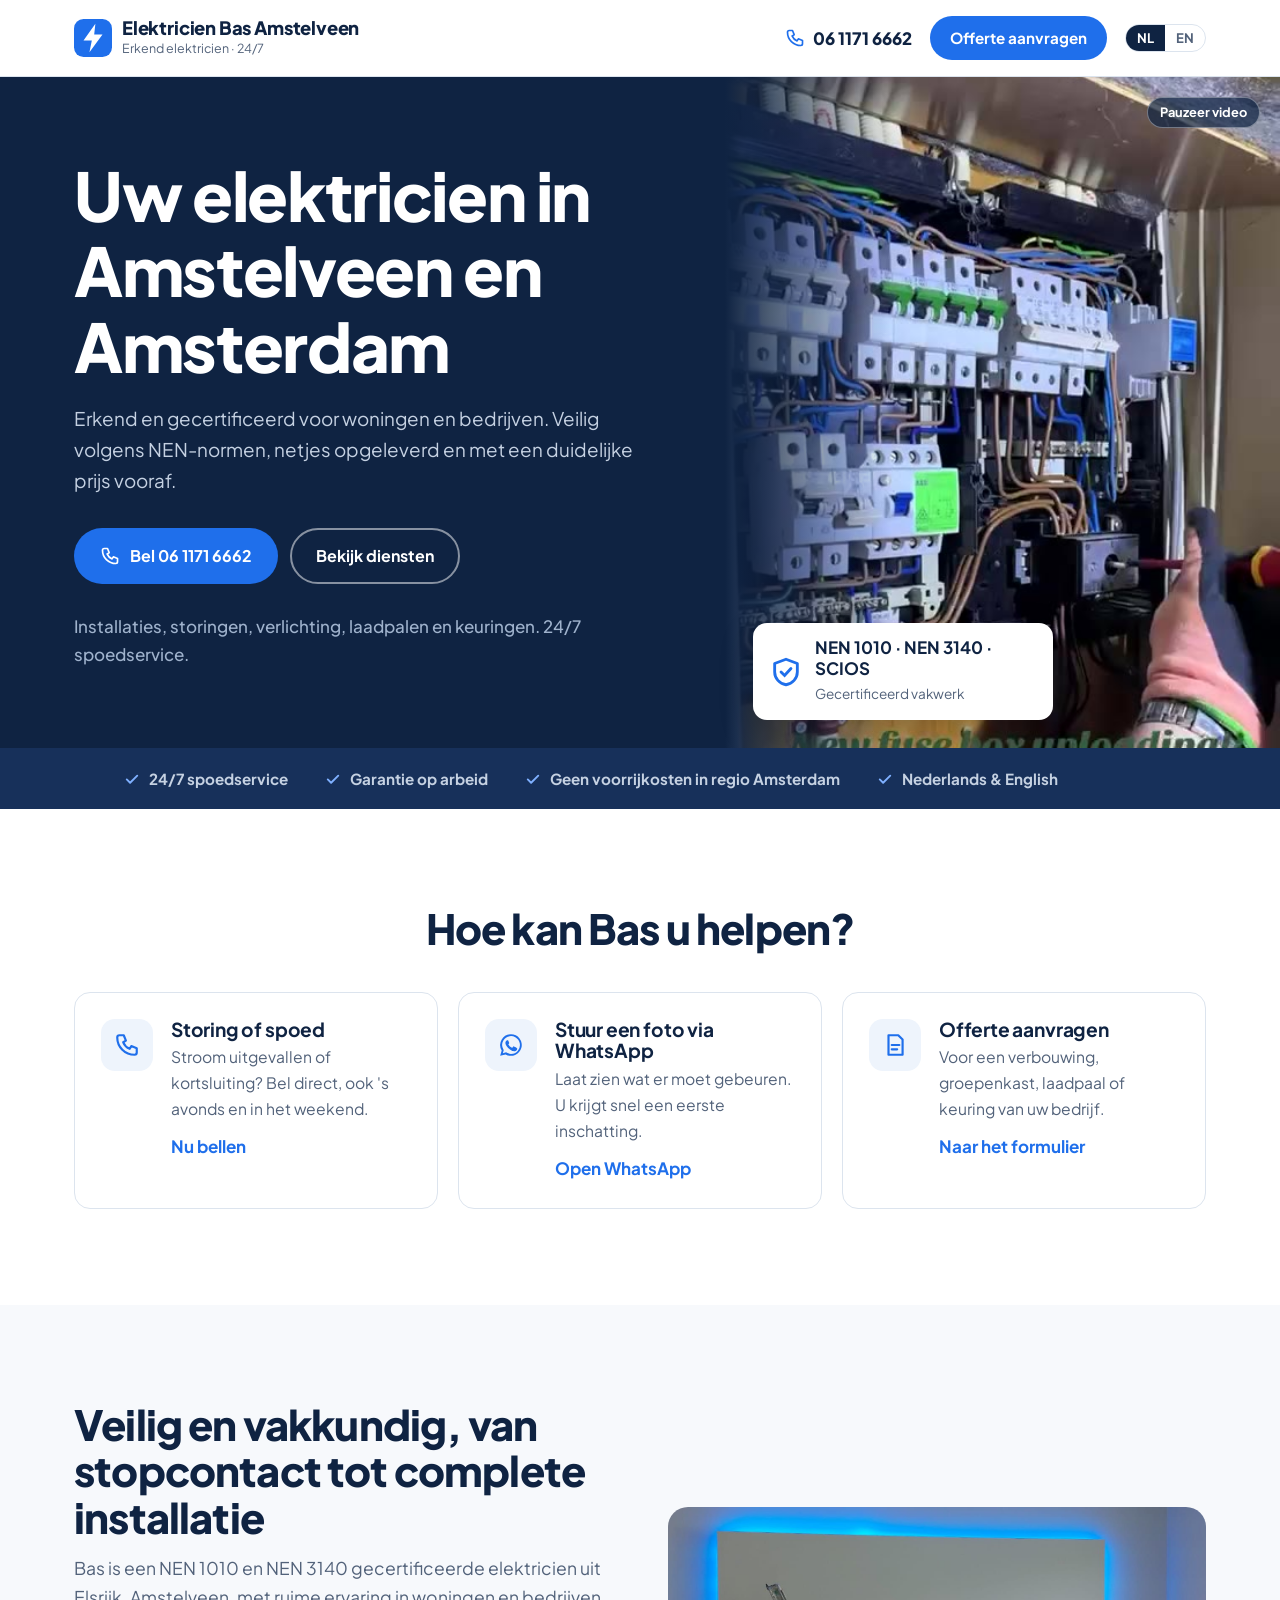
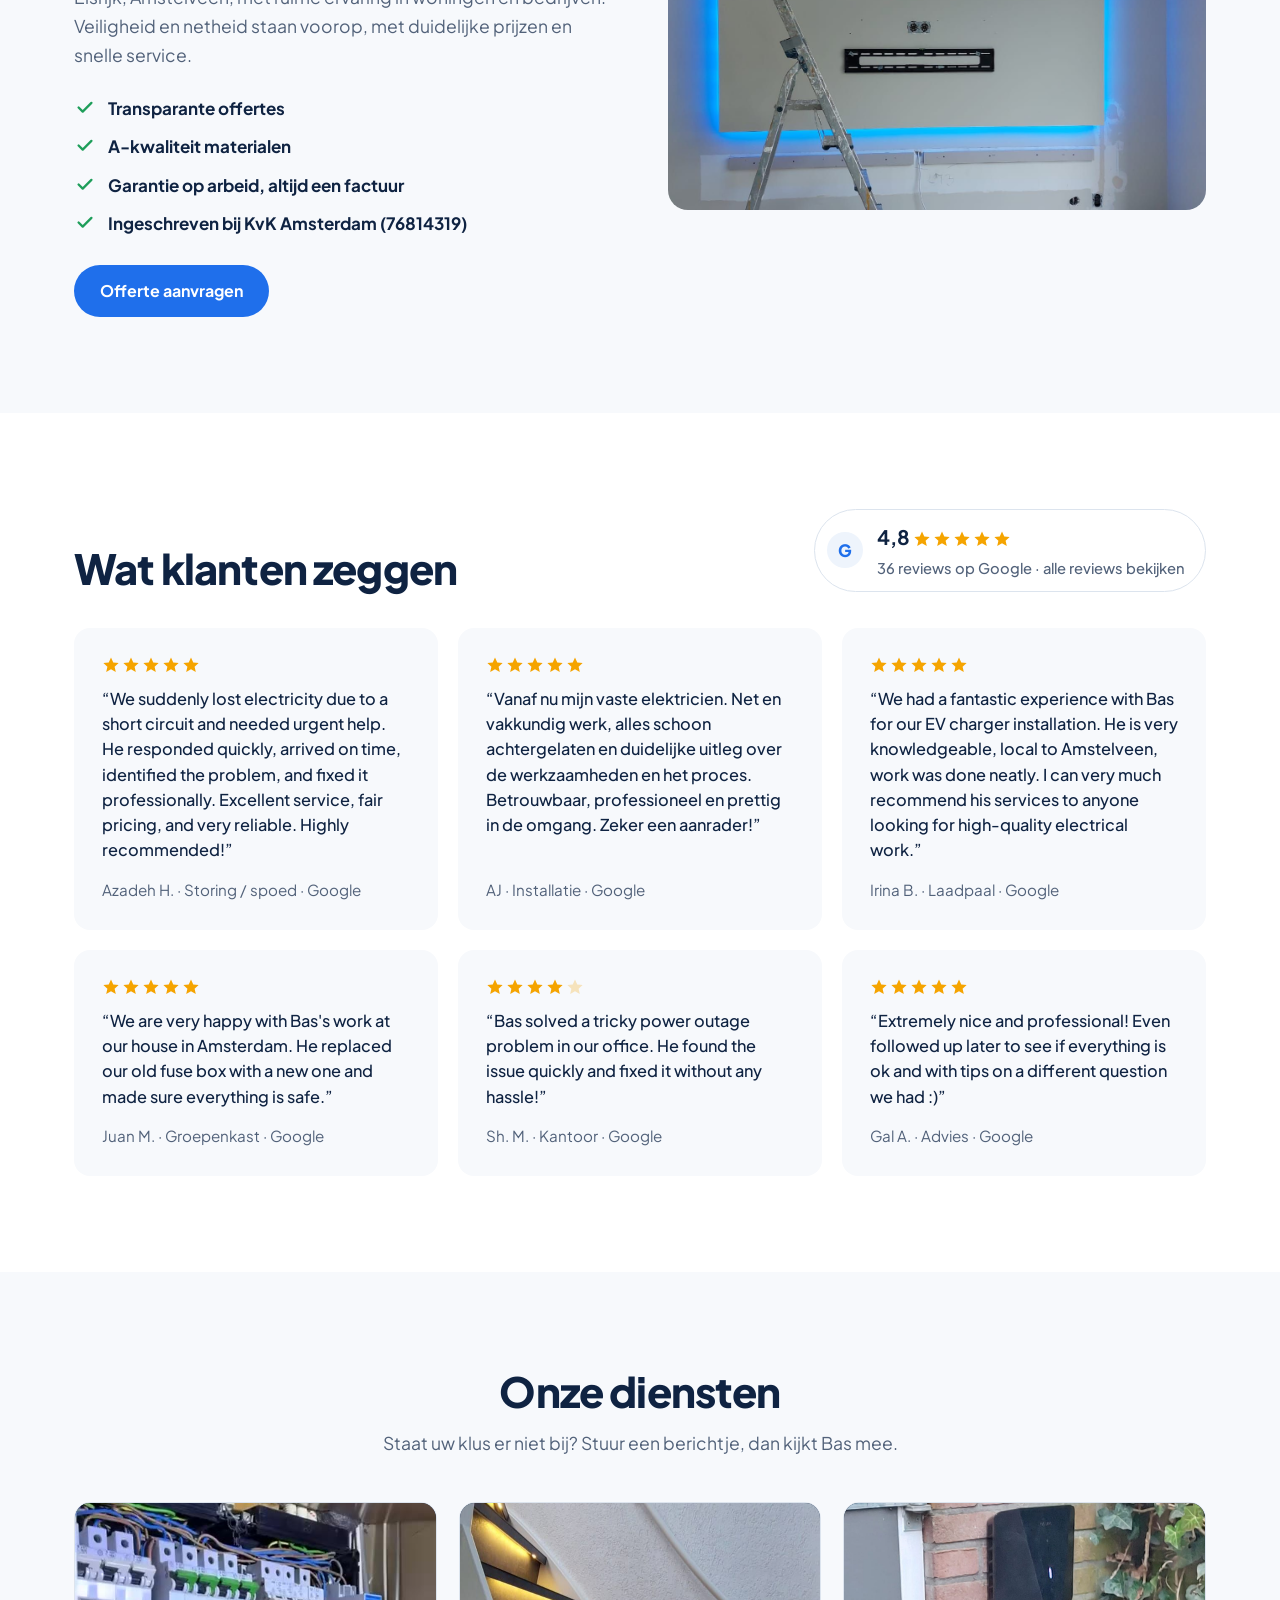
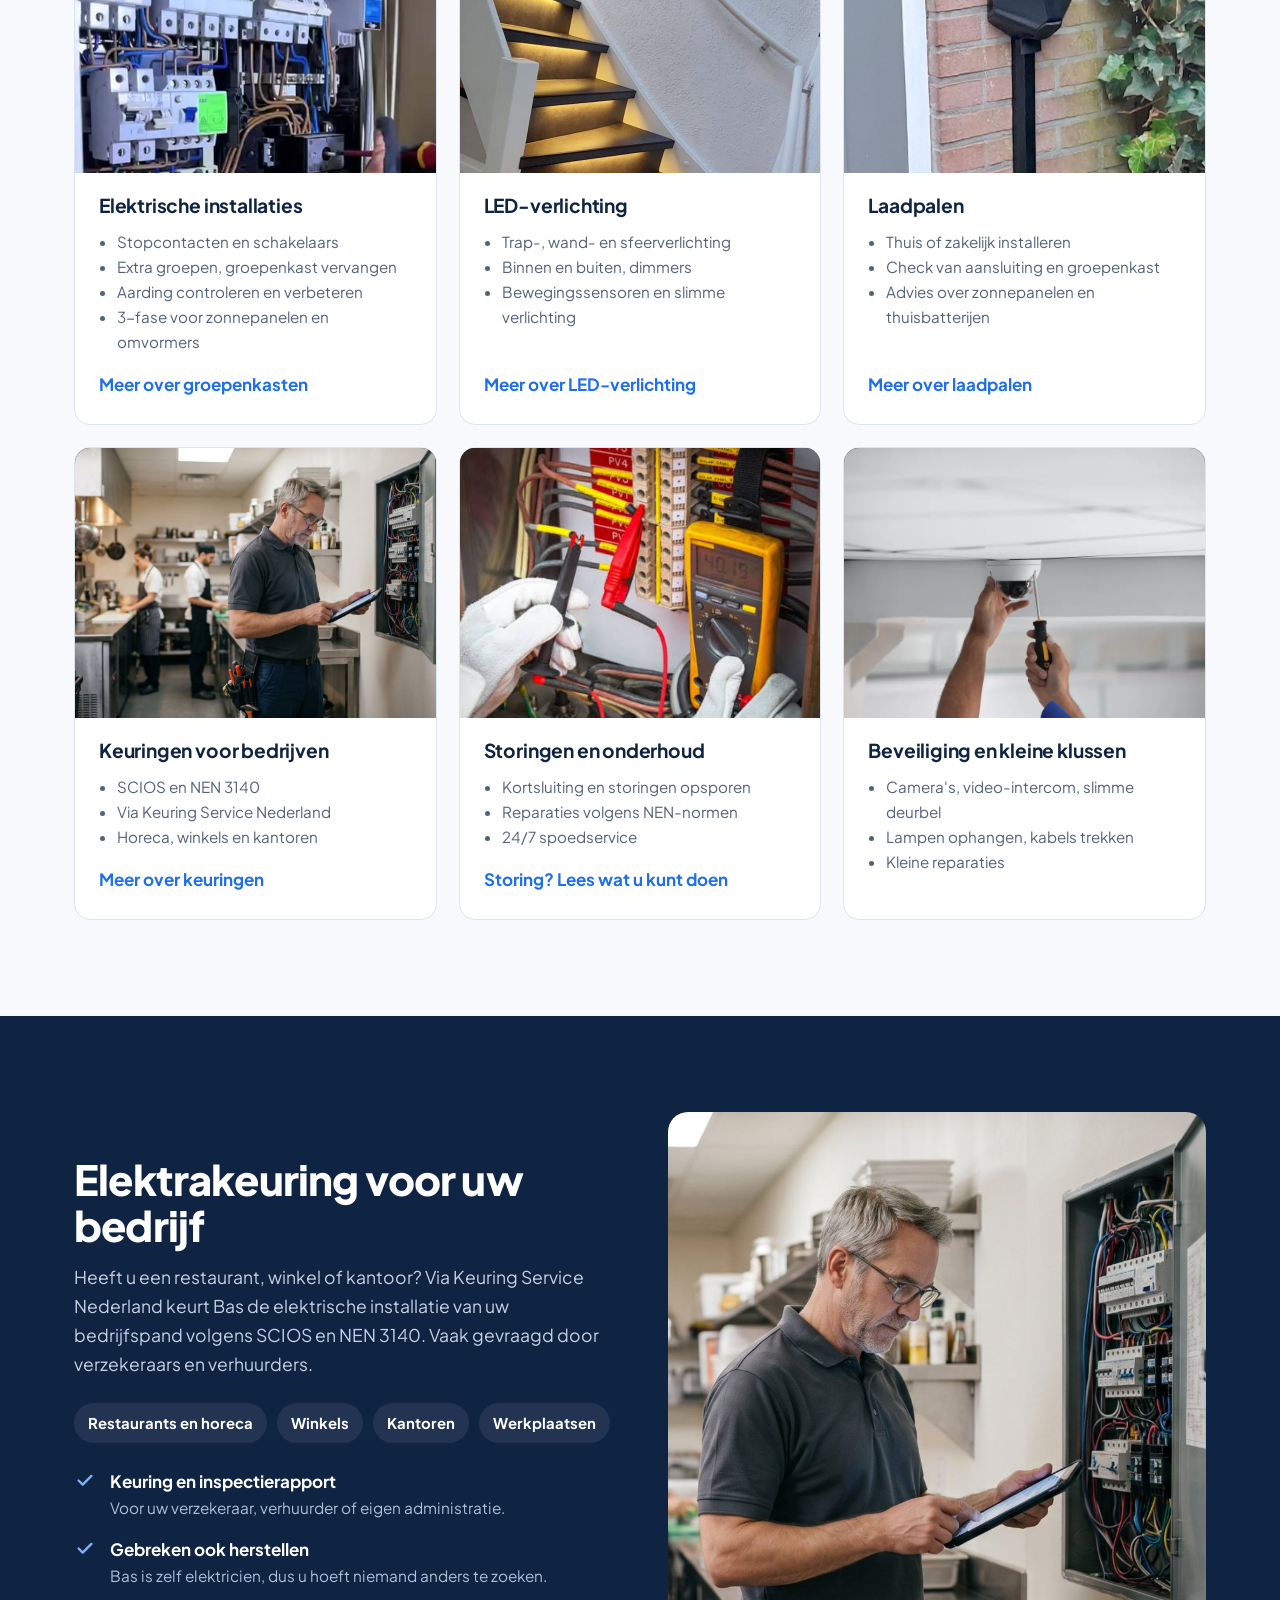
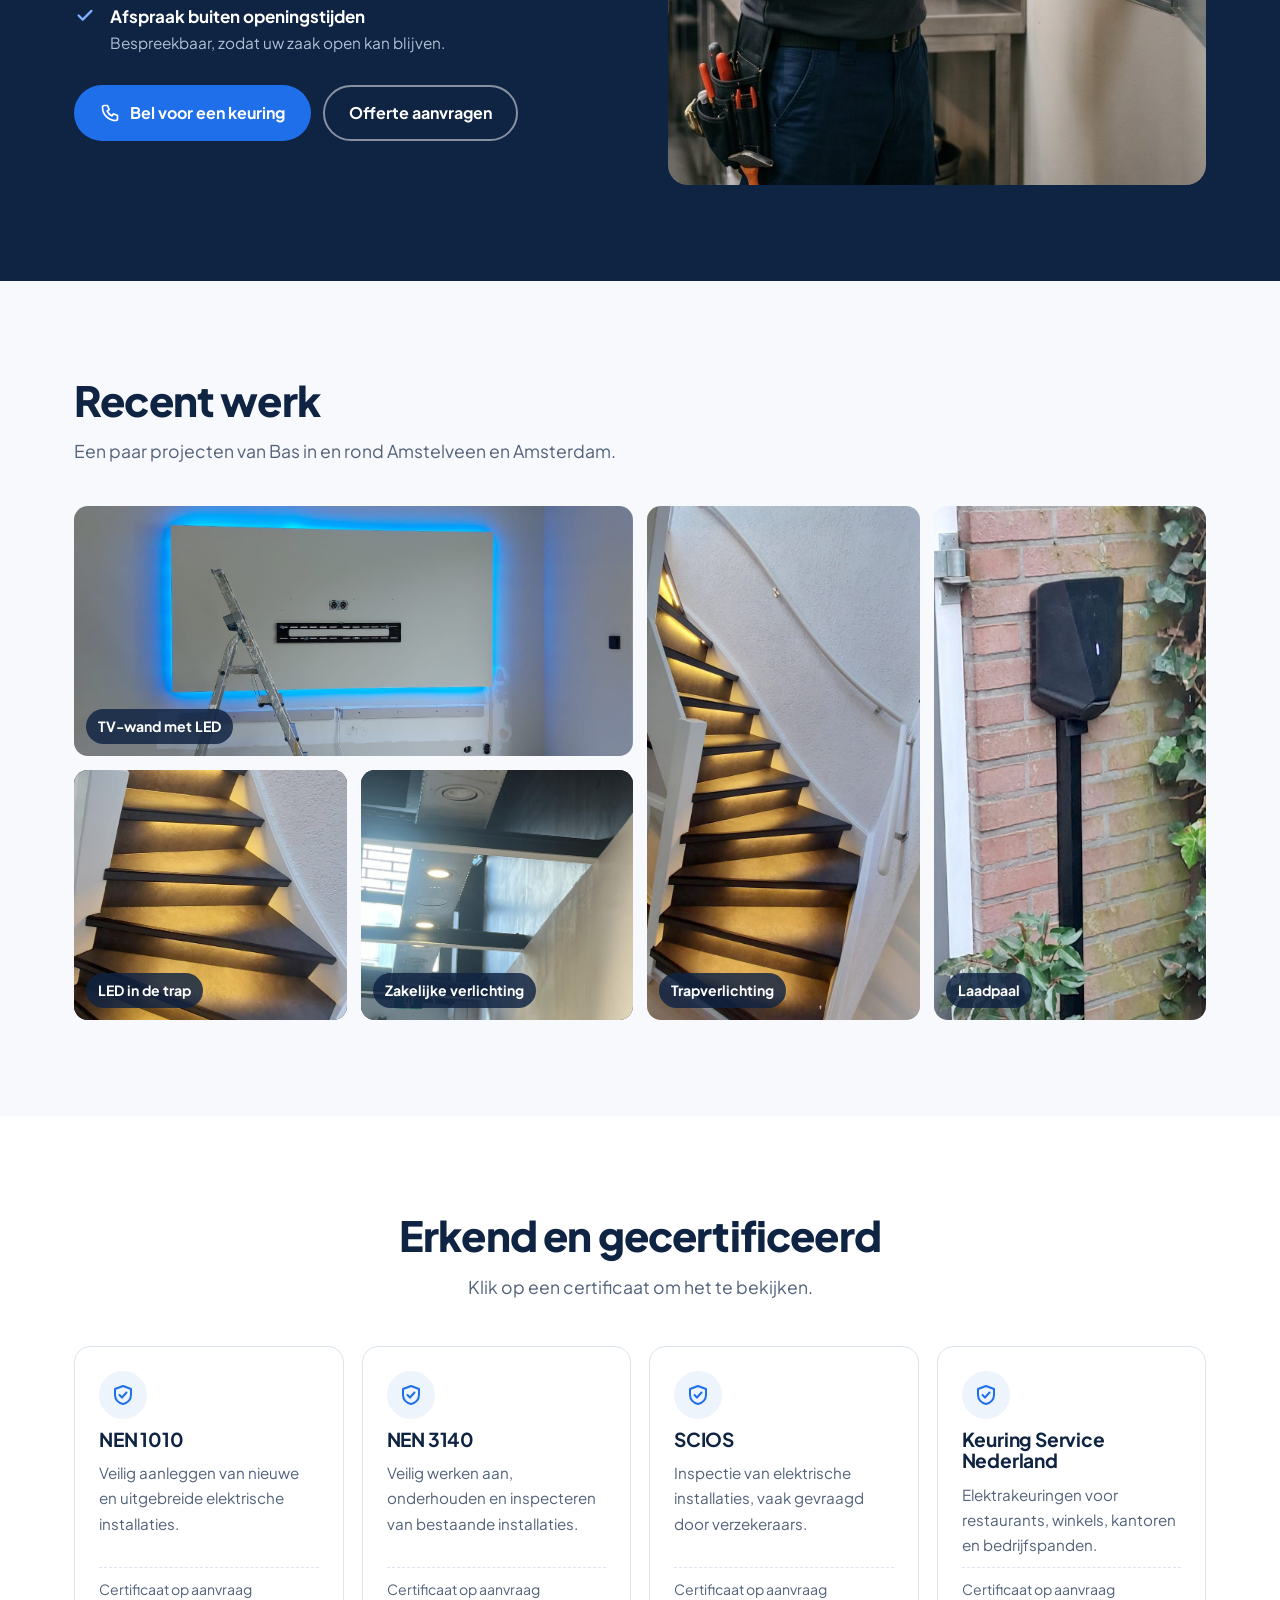
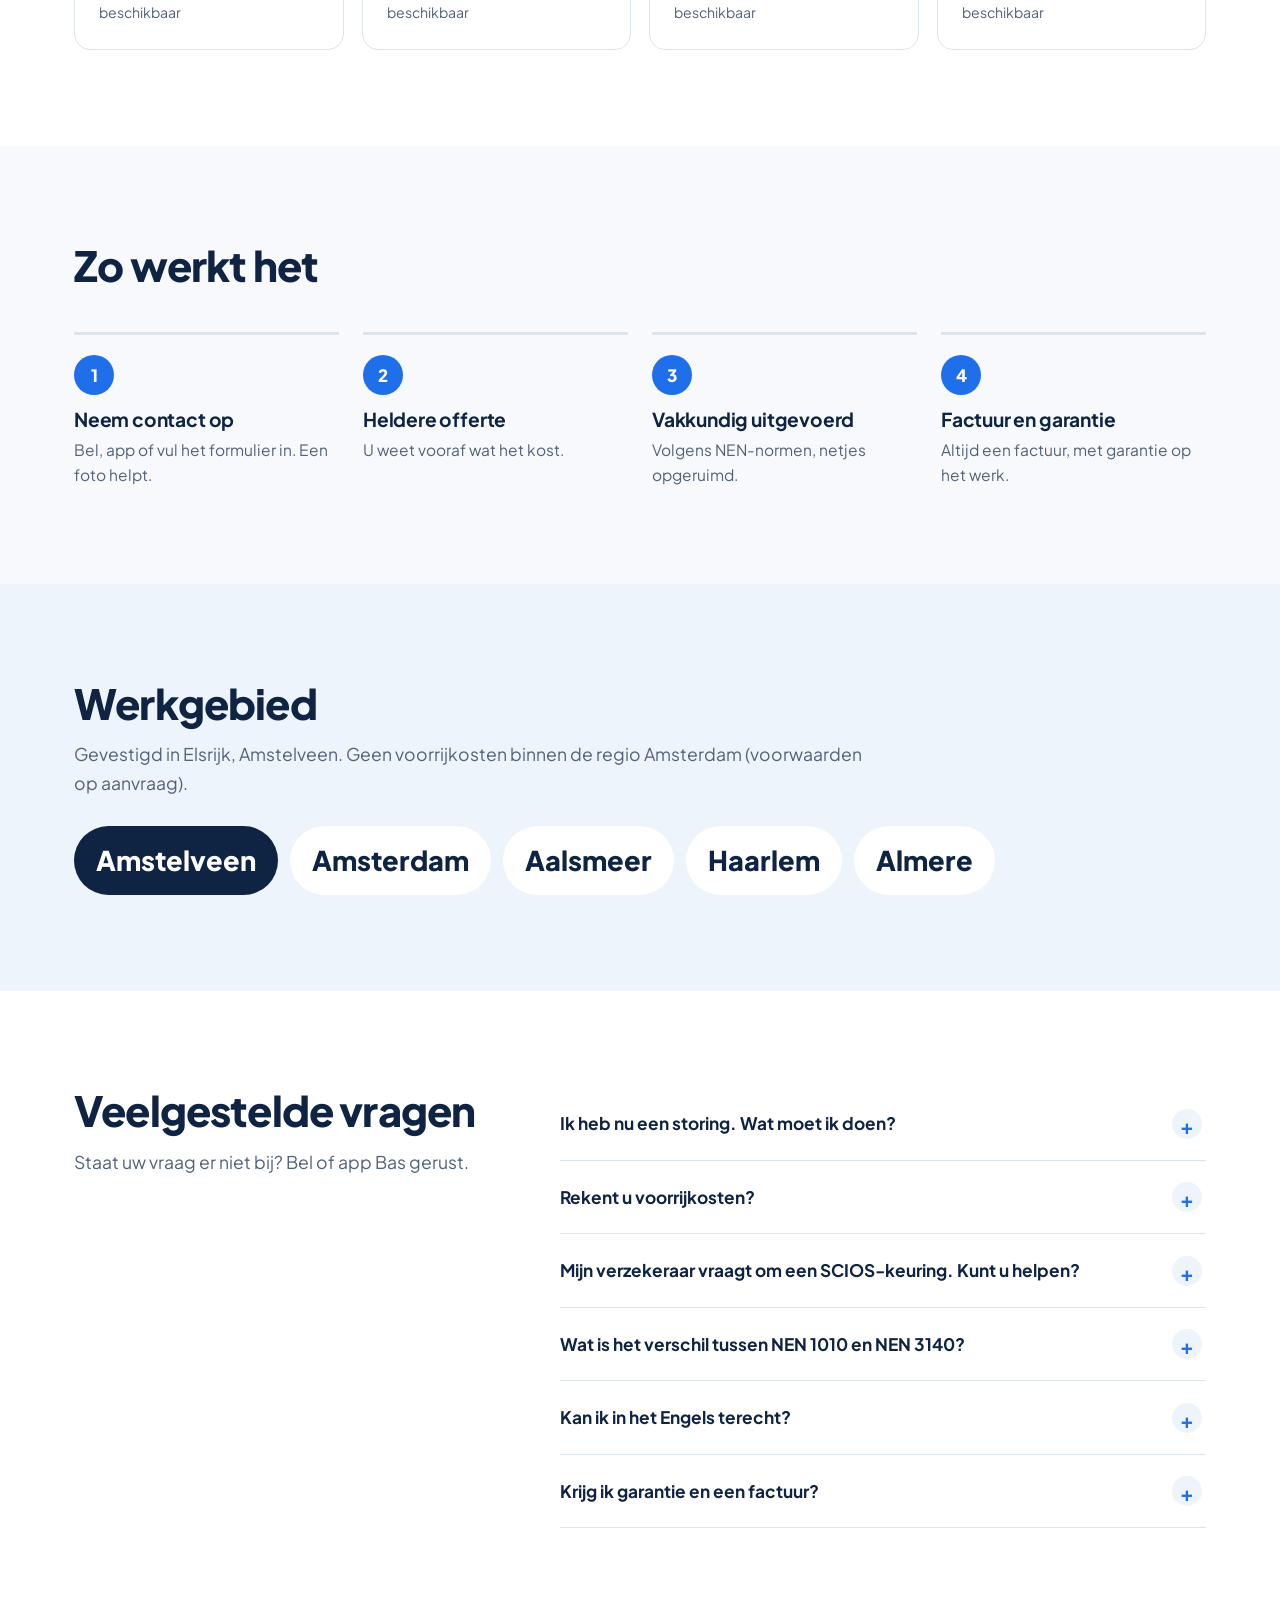
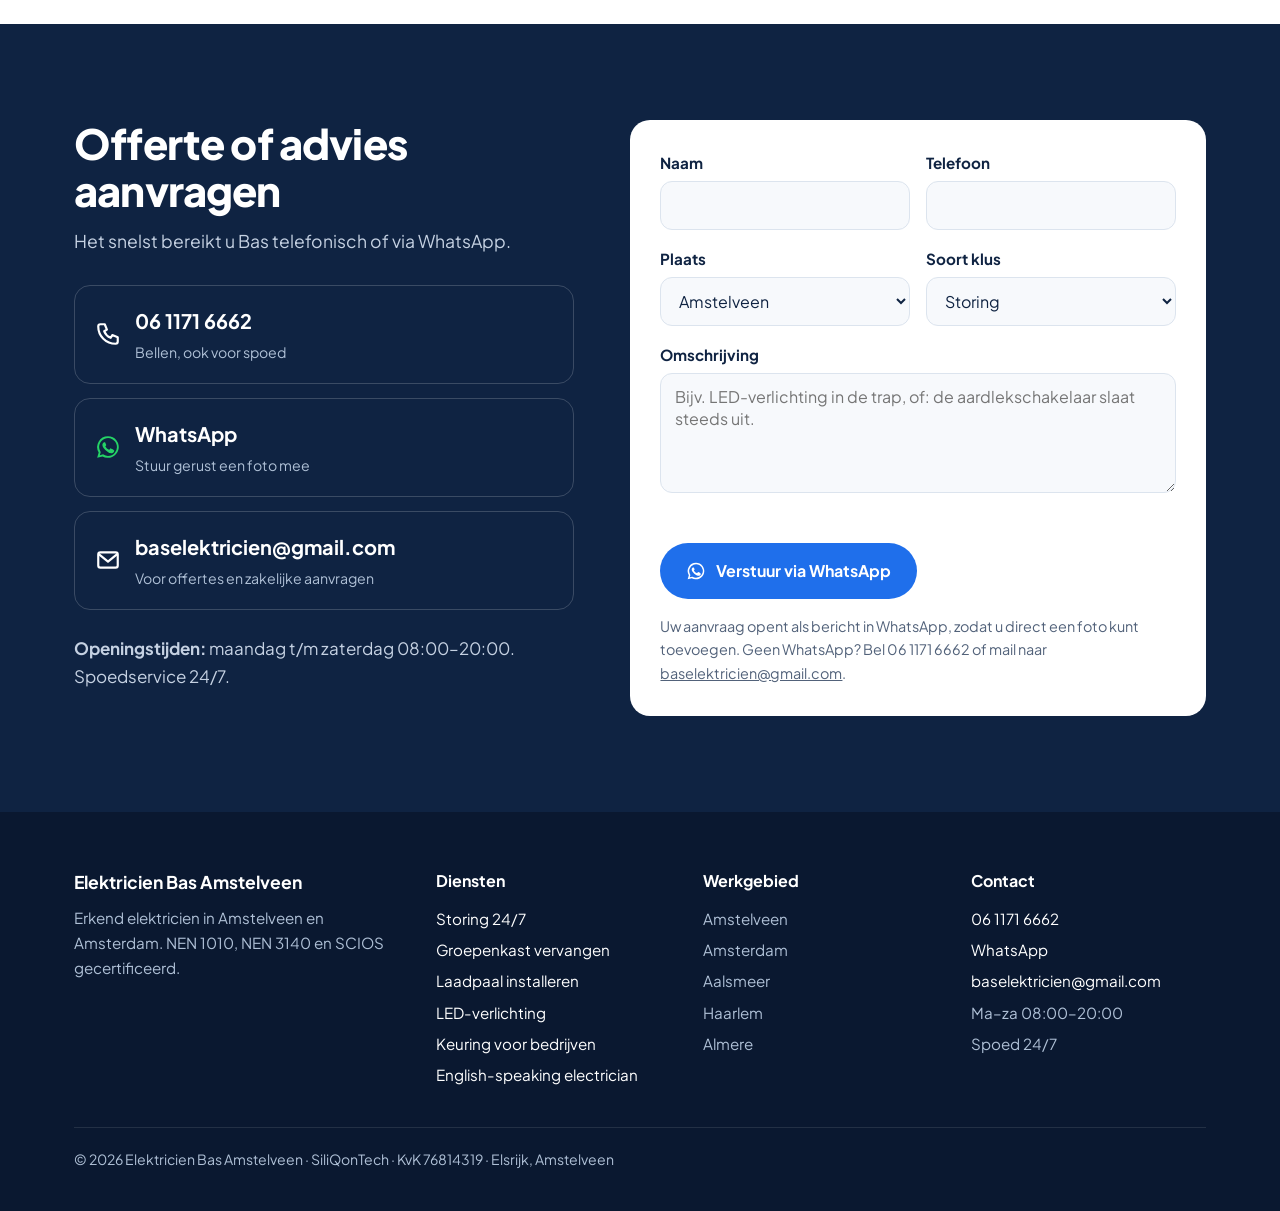
==== commit e59dc64c: "Naam: Elektricien Bas Amstelveen; menu past op kleinere schermen Co-Authored-By: Claude Opus 5.5 <no" ====
--- a/index.html
+++ b/index.html
@@ -3,12 +3,12 @@
 <head>
 <meta charset="utf-8">
 <meta name="viewport" content="width=device-width, initial-scale=1">
-<title>Elektricien Bas – Amstelveen &amp; Amsterdam | NEN 1010, NEN 3140 &amp; SCIOS</title>
+<title>Elektricien Bas Amstelveen – 24/7 elektricien in Amstelveen &amp; Amsterdam | NEN 1010, NEN 3140 &amp; SCIOS</title>
 <meta name="description" content="Erkende elektricien in Amstelveen en Amsterdam. Installaties, storingen, LED-verlichting, laadpalen en elektrakeuringen voor bedrijven en horeca. NEN 1010, NEN 3140 en SCIOS. 24/7 spoed: 06 1171 6662.">
 <meta name="theme-color" content="#0F2342">
 <link rel="canonical" href="https://elektricien-bas.vercel.app/">
 <meta property="og:type" content="website">
-<meta property="og:title" content="Elektricien Bas – Amstelveen en Amsterdam">
+<meta property="og:title" content="Elektricien Bas Amstelveen – 24/7 elektricien">
 <meta property="og:description" content="Installaties, storingen, LED-verlichting, laadpalen en keuringen voor bedrijven. 24/7 spoed.">
 <meta property="og:image" content="https://elektricien-bas.vercel.app/images/trap-led-2.jpg">
 <meta property="og:url" content="https://elektricien-bas.vercel.app/">
@@ -22,7 +22,8 @@
 {
   "@context": "https://schema.org",
   "@type": "Electrician",
-  "name": "Elektricien Bas",
+  "name": "Elektricien Bas Amstelveen",
+  "alternateName": ["Elektricien Bas", "SiliQonTech"],
   "url": "https://elektricien-bas.vercel.app/",
   "image": "https://elektricien-bas.vercel.app/images/trap-led-2.jpg",
   "telephone": "+31611716662",
@@ -69,7 +70,7 @@
   <div class="wrap bar">
     <a class="brand" href="#top" aria-label="Elektricien Bas">
       <svg viewBox="0 0 32 32" aria-hidden="true"><rect width="32" height="32" rx="8" fill="#1F6FEB"/><path d="M18 4 8 18h7l-2 10 11-15h-7z" fill="#fff"/></svg>
-      <span><b>Elektricien Bas</b><small>Amstelveen &amp; Amsterdam</small></span>
+      <span><b>Elektricien Bas Amstelveen</b><small>Erkend elektricien · 24/7</small></span>
     </a>
     <nav class="nav" aria-label="Hoofdmenu">
       <a href="#diensten"><span lang="nl">Diensten</span><span lang="en">Services</span></a>
@@ -393,12 +394,12 @@
 <footer class="site">
   <div class="wrap">
     <div class="fgrid">
-      <div><b style="color:#fff;font-size:1.1rem">Elektricien Bas</b><p style="margin-top:8px"><span lang="nl">Erkend elektricien in Amstelveen en Amsterdam. NEN 1010, NEN 3140 en SCIOS gecertificeerd.</span><span lang="en">Certified electrician in Amstelveen and Amsterdam. NEN 1010, NEN 3140 and SCIOS certified.</span></p></div>
+      <div><b style="color:#fff;font-size:1.1rem">Elektricien Bas Amstelveen</b><p style="margin-top:8px"><span lang="nl">Erkend elektricien in Amstelveen en Amsterdam. NEN 1010, NEN 3140 en SCIOS gecertificeerd.</span><span lang="en">Certified electrician in Amstelveen and Amsterdam. NEN 1010, NEN 3140 and SCIOS certified.</span></p></div>
       <div><h4><span lang="nl">Diensten</span><span lang="en">Services</span></h4><ul><li><a href="storing-elektricien-24-7/"><span lang="nl">Storing 24/7</span><span lang="en">Faults 24/7</span></a></li><li><a href="groepenkast-vervangen/"><span lang="nl">Groepenkast vervangen</span><span lang="en">Fuse box replacement</span></a></li><li><a href="laadpaal-installeren-amstelveen/"><span lang="nl">Laadpaal installeren</span><span lang="en">EV charger installation</span></a></li><li><a href="led-verlichting/"><span lang="nl">LED-verlichting</span><span lang="en">LED lighting</span></a></li><li><a href="elektra-keuring-bedrijven/"><span lang="nl">Keuring voor bedrijven</span><span lang="en">Business inspections</span></a></li><li><a href="english-speaking-electrician-amsterdam/">English-speaking electrician</a></li></ul></div>
       <div><h4><span lang="nl">Werkgebied</span><span lang="en">Area</span></h4><ul><li>Amstelveen</li><li>Amsterdam</li><li>Aalsmeer</li><li>Haarlem</li><li>Almere</li></ul></div>
       <div><h4>Contact</h4><ul><li><a href="tel:+31611716662">06 1171 6662</a></li><li><a class="js-wa" href="https://wa.me/31611716662">WhatsApp</a></li><li><a href="mailto:baselektricien@gmail.com">baselektricien@gmail.com</a></li><li><span lang="nl">Ma–za 08:00–20:00</span><span lang="en">Mon–Sat 08:00–20:00</span></li><li><span lang="nl">Spoed 24/7</span><span lang="en">Emergencies 24/7</span></li></ul></div>
     </div>
-    <div class="legal">© <span id="yr"></span> Elektricien Bas · SiliQonTech · KvK 76814319 · Elsrijk, Amstelveen</div>
+    <div class="legal">© <span id="yr"></span> Elektricien Bas Amstelveen · SiliQonTech · KvK 76814319 · Elsrijk, Amstelveen</div>
   </div>
 </footer>
 
--- a/styles.css
+++ b/styles.css
@@ -48,7 +48,7 @@
 .lang button[aria-pressed="true"]{background:var(--navy);color:#fff}
 .lang button:focus-visible{outline:3px solid var(--blue);outline-offset:-3px}
 .site-header .btn{padding:12px 18px;font-size:.95rem}
-@media (max-width:1240px){.nav{display:none}}
+@media (max-width:1360px){.nav{display:none}}
 .brand b,.brand small,.hphone{white-space:nowrap}
 @media (max-width:640px){.hphone span,.site-header .btn{display:none}}
 
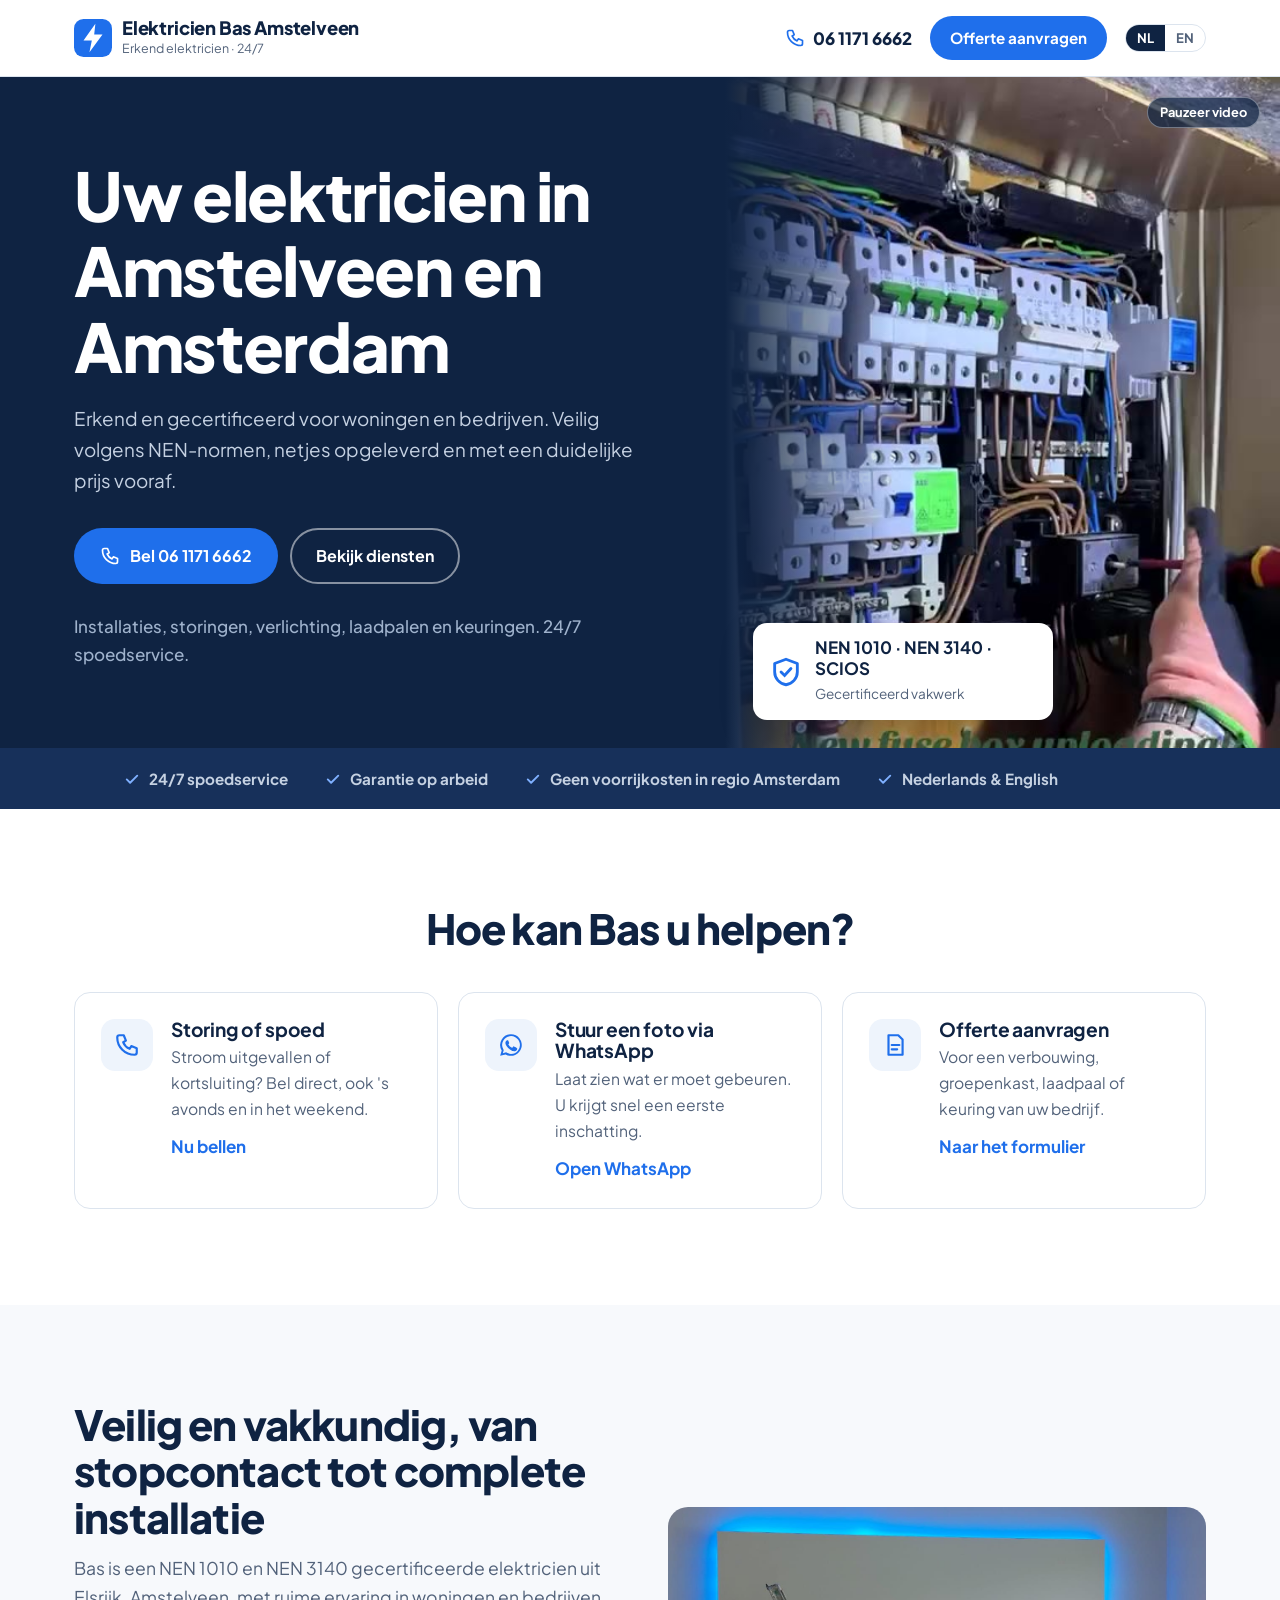
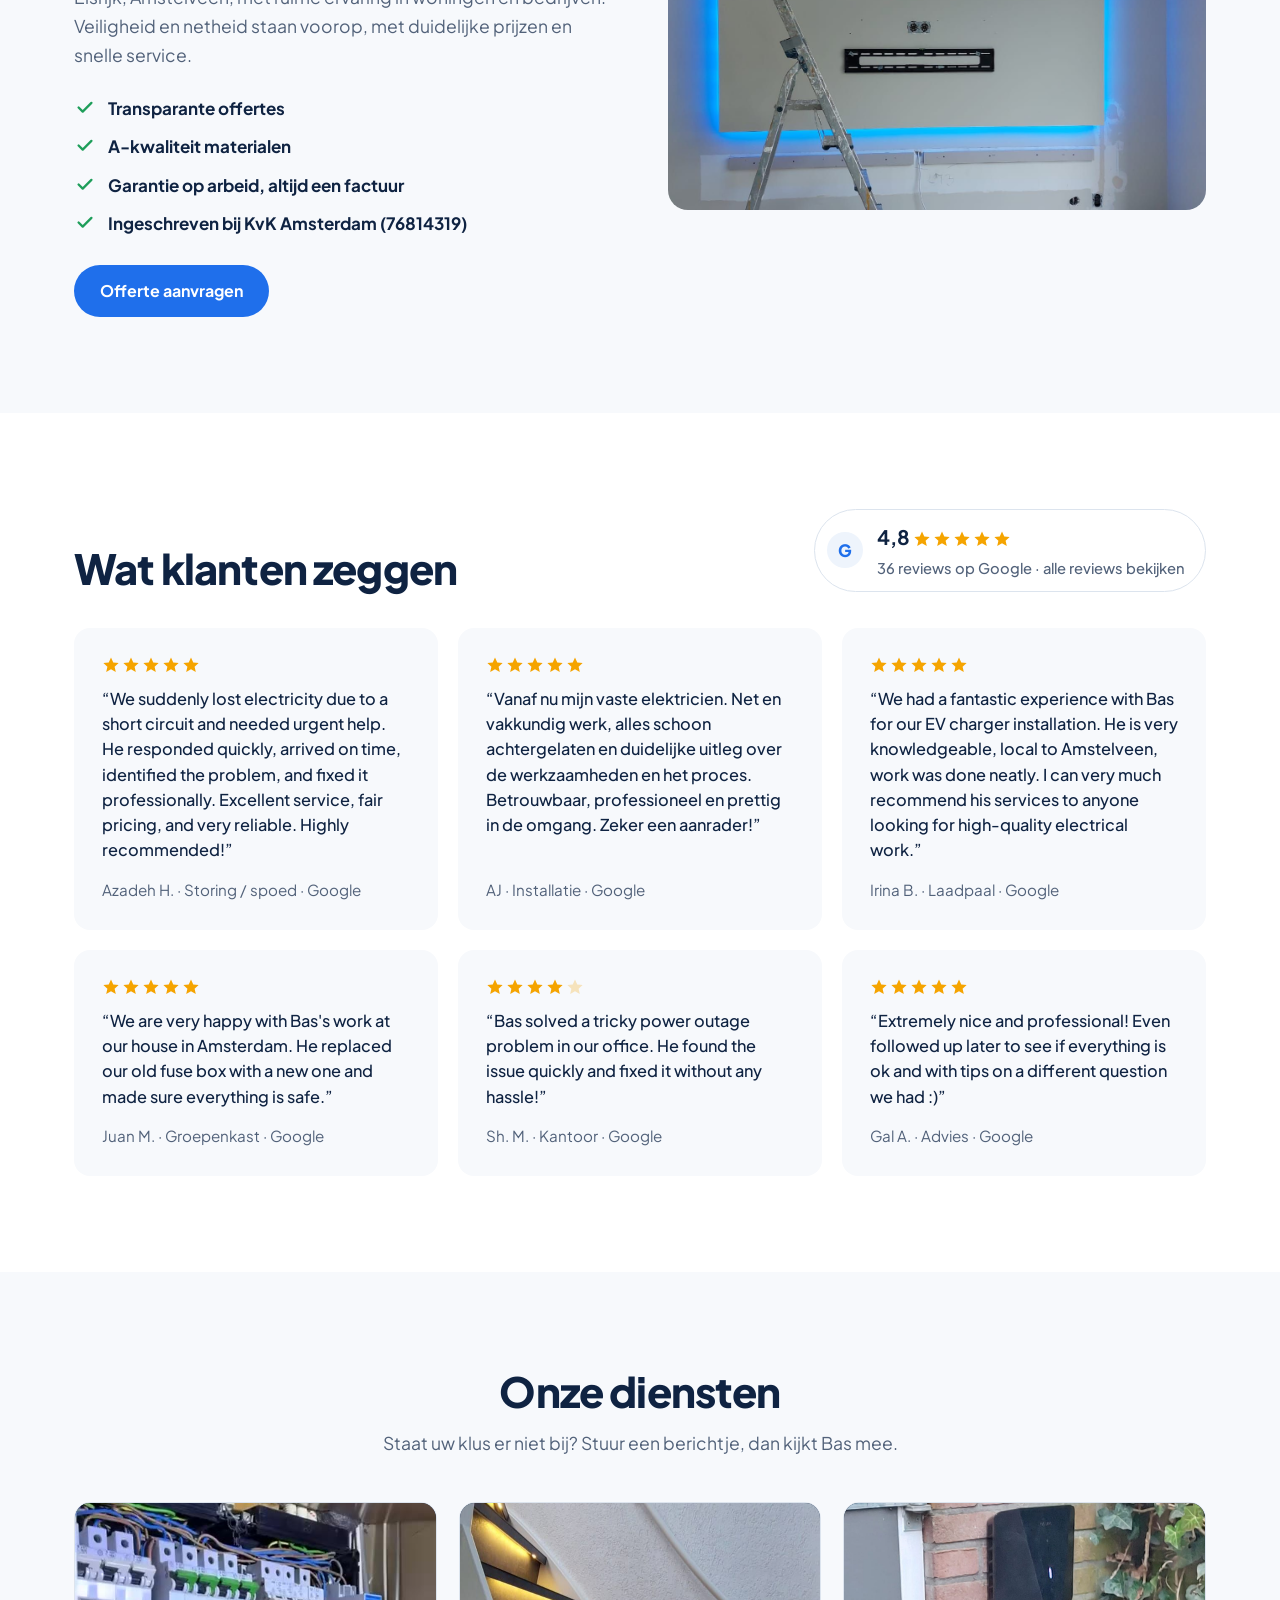
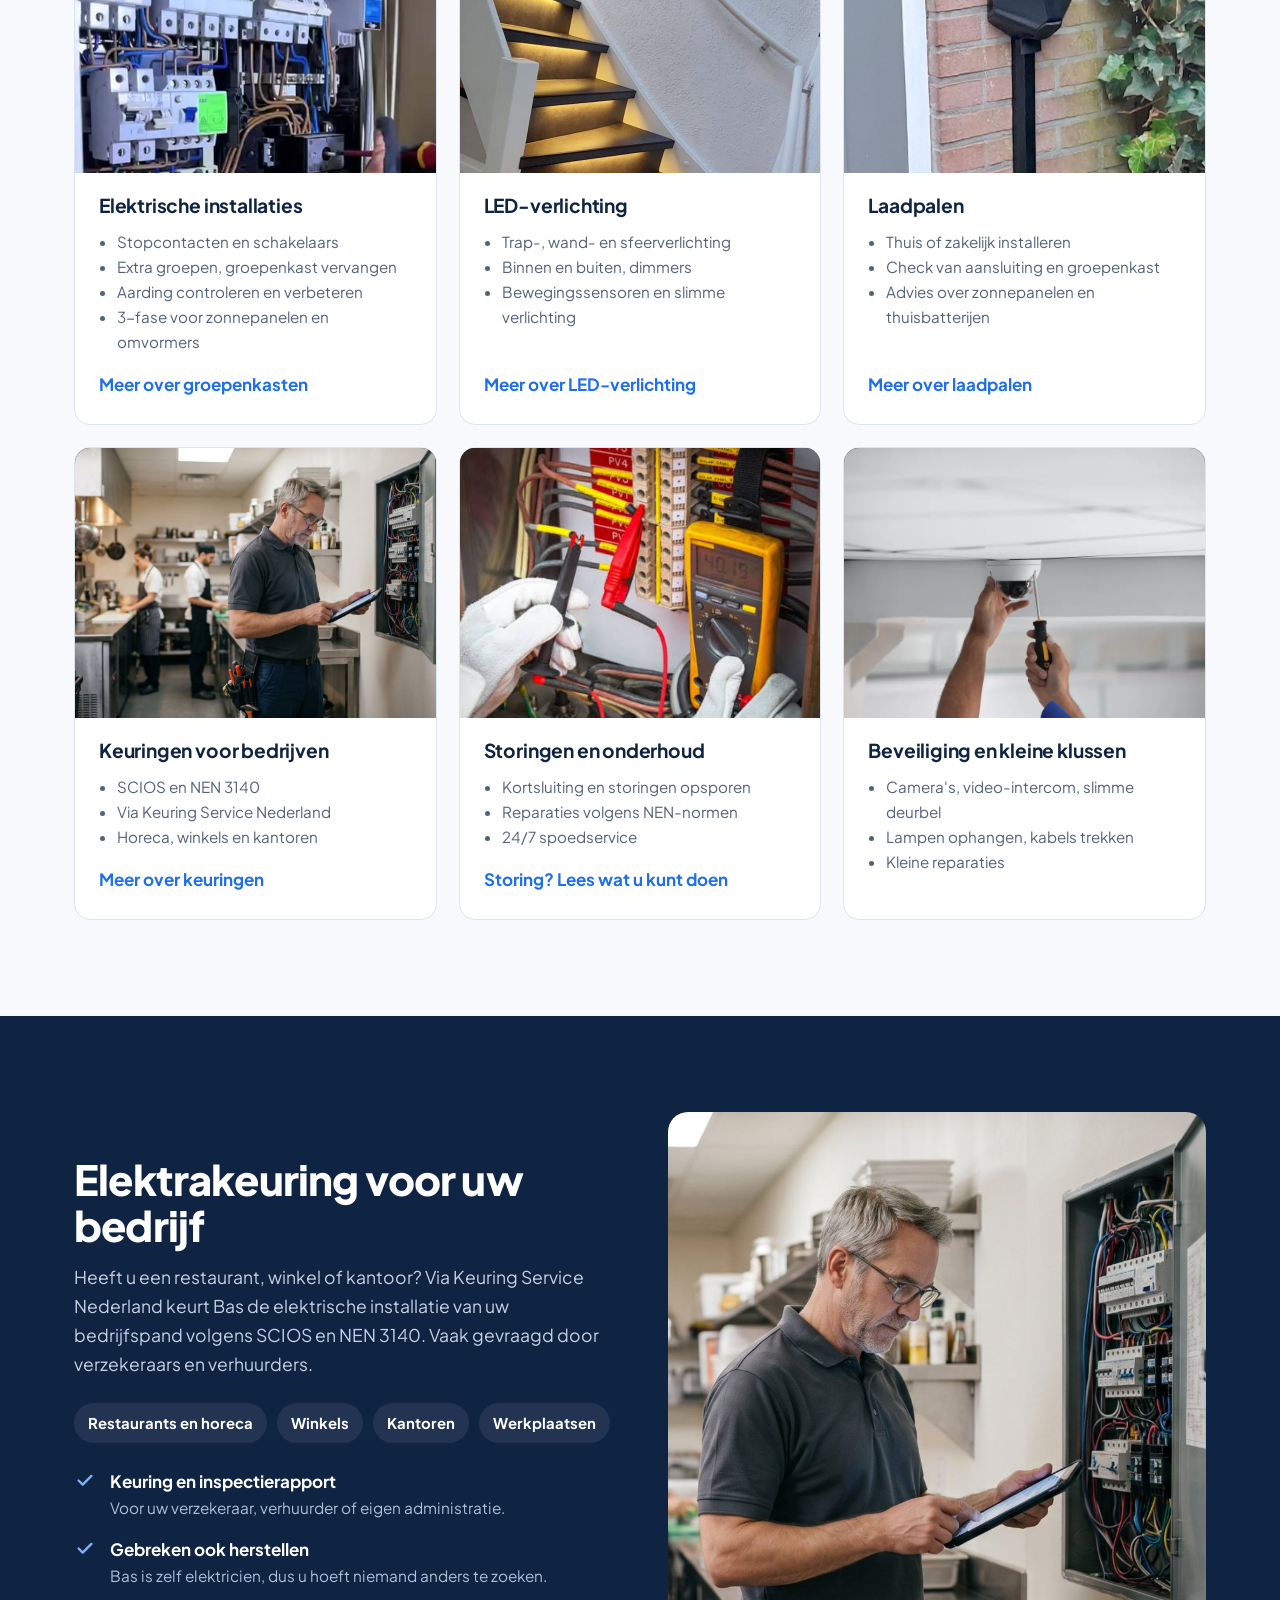
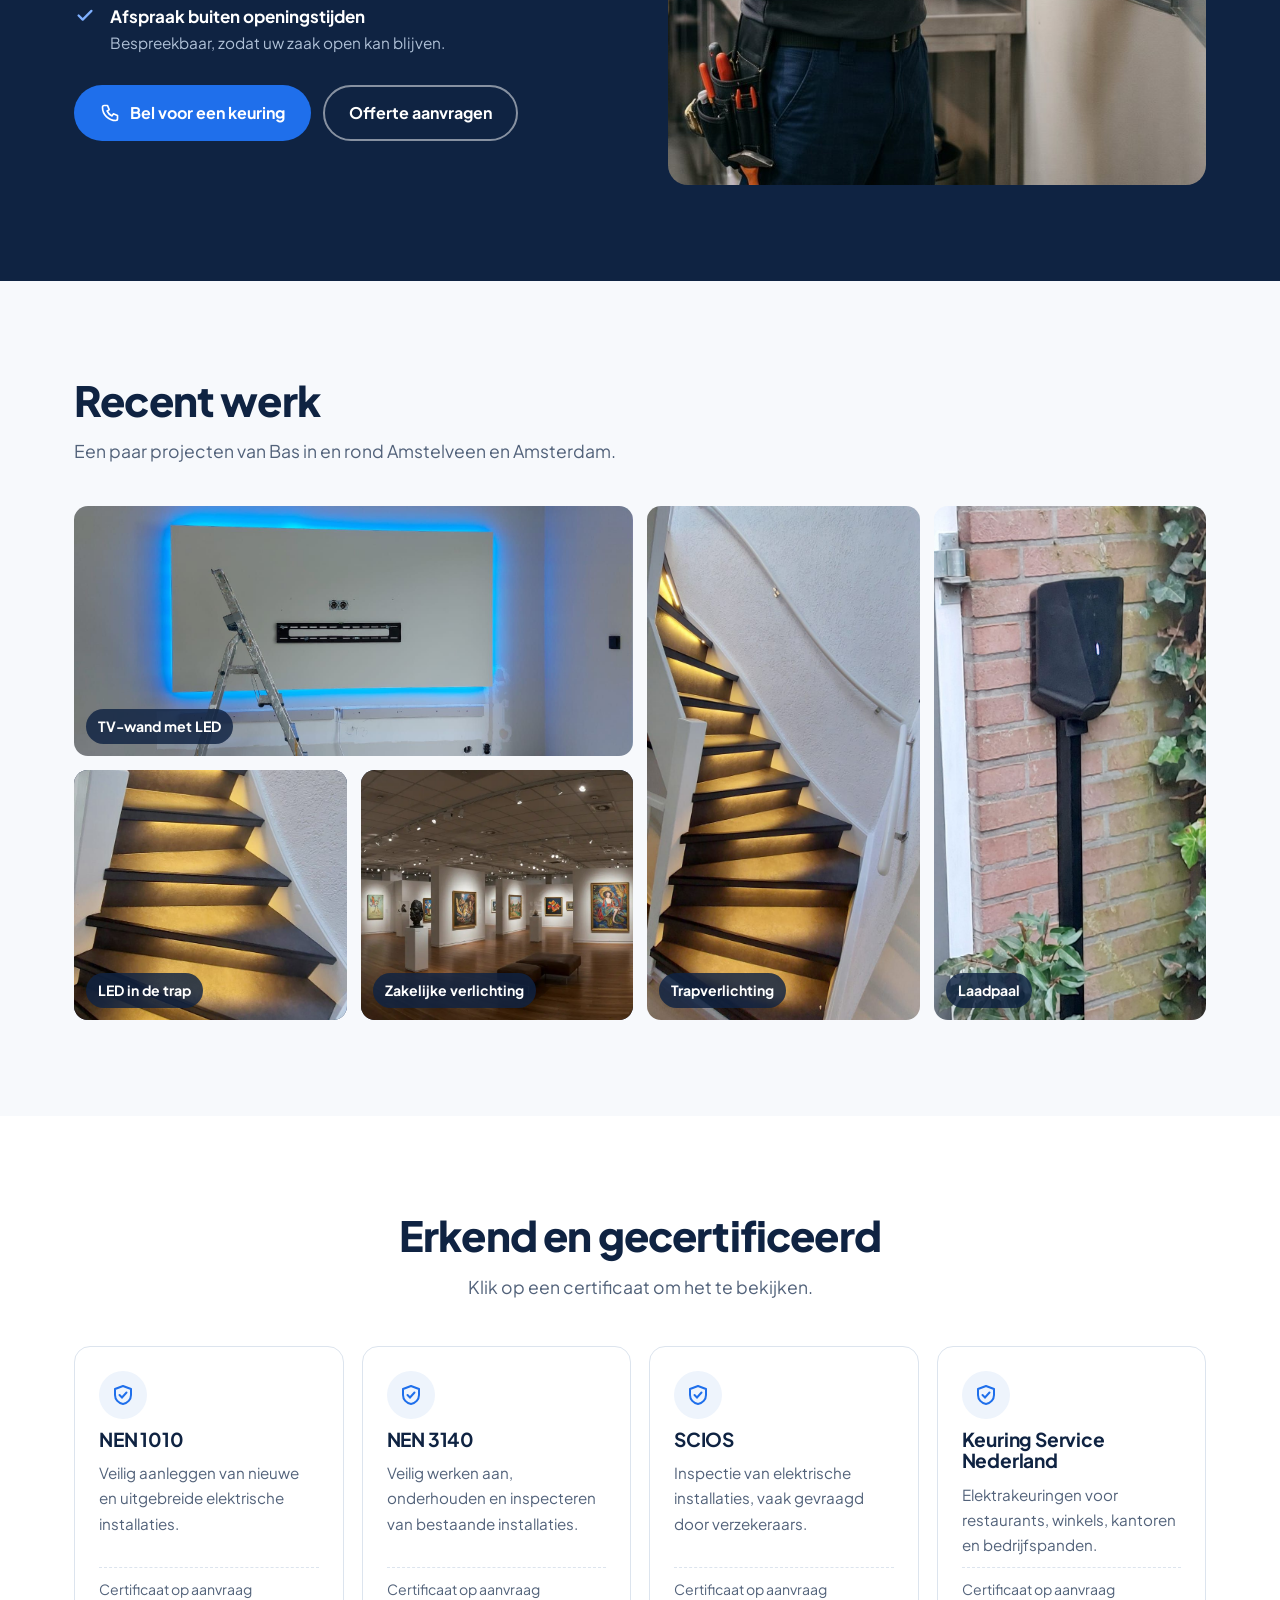
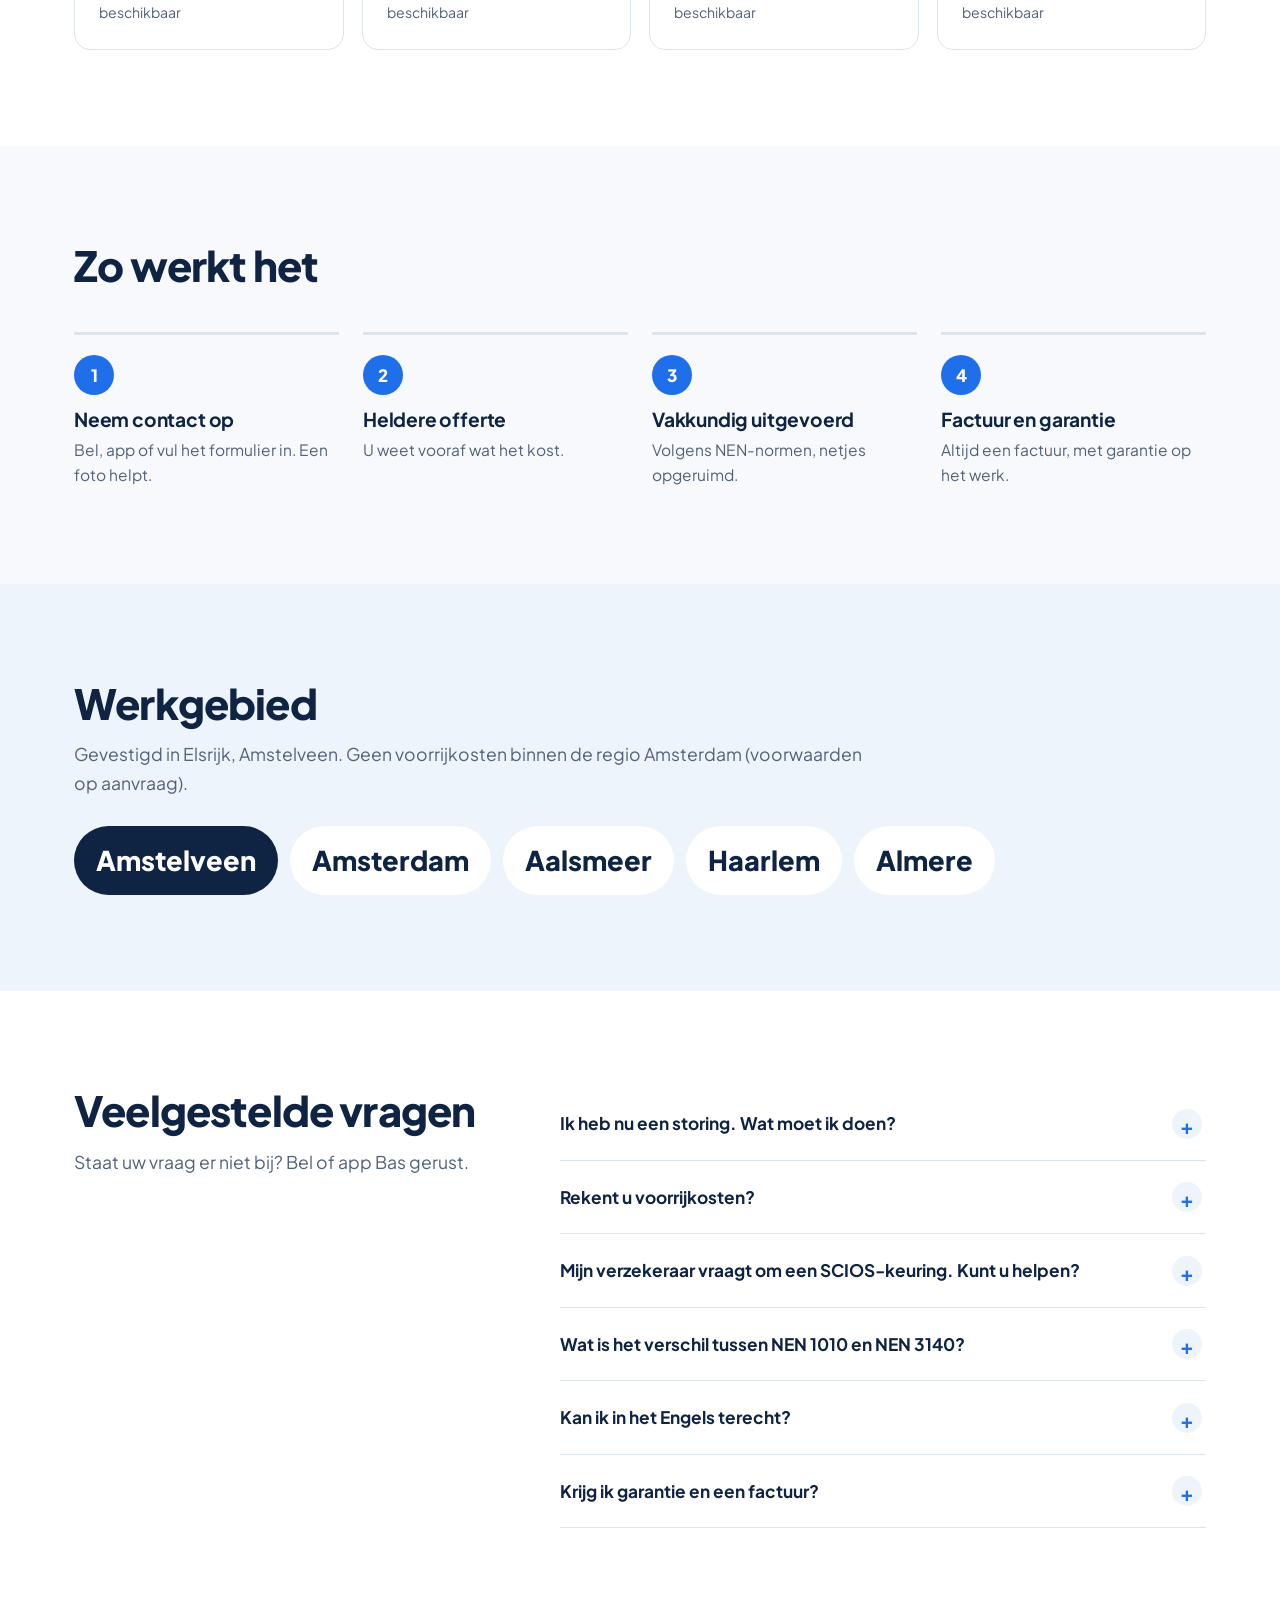
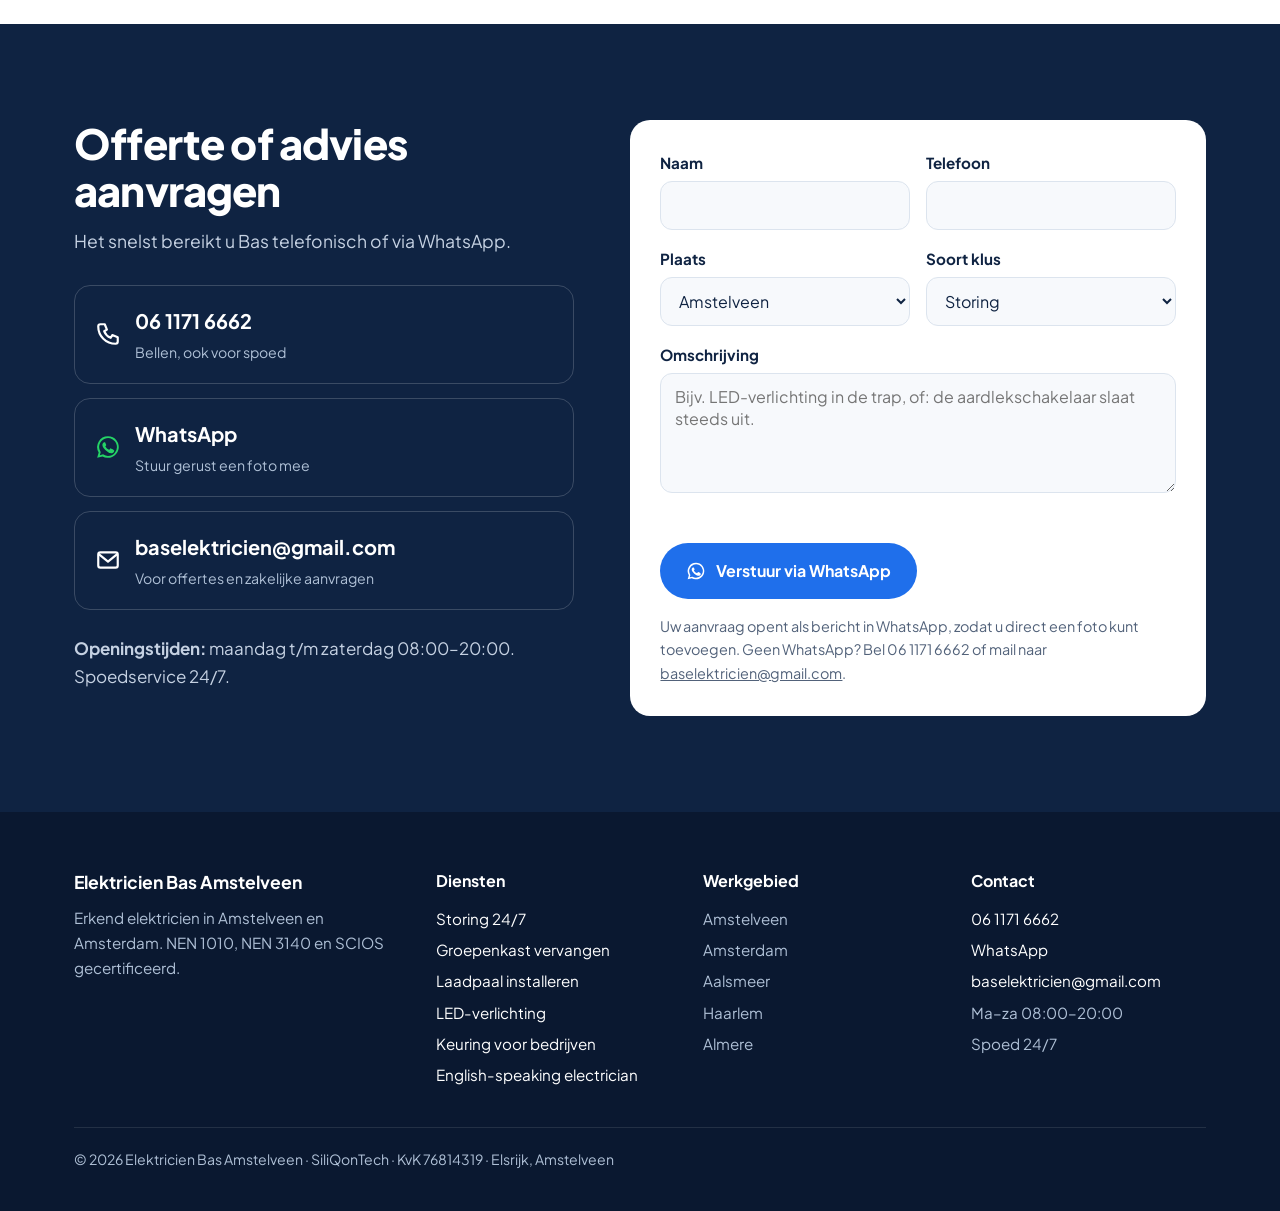
==== commit 5b824e73: "Kop past bij lange naam (geen overlap), e-mail past op kleine schermen, nieuwe foto zakelijke verlic" ====
--- a/index.html
+++ b/index.html
@@ -283,7 +283,7 @@
       <figure class="tall"><img src="images/trap-led-1.jpg" alt="Trapverlichting met LED" loading="lazy"><figcaption><span lang="nl">Trapverlichting</span><span lang="en">Stair lighting</span></figcaption></figure>
       <figure class="tall"><img src="images/laadpaal.jpg" alt="Laadpaal op paal tegen gevel" loading="lazy"><figcaption><span lang="nl">Laadpaal</span><span lang="en">EV charger</span></figcaption></figure>
       <figure><img src="images/trap-led-2.jpg" alt="Trap met LED-verlichting" loading="lazy" style="object-position:50% 60%"><figcaption><span lang="nl">LED in de trap</span><span lang="en">LED stair lights</span></figcaption></figure>
-      <figure><img src="images/zakelijk-plafond.jpg" alt="Inbouwspots in een bedrijfsruimte" loading="lazy" style="object-position:50% 40%"><figcaption><span lang="nl">Zakelijke verlichting</span><span lang="en">Commercial lighting</span></figcaption></figure>
+      <figure><img src="images/zakelijke-verlichting.jpg" alt="Railverlichting met spots in een expositieruimte" loading="lazy" style="object-position:50% 40%"><figcaption><span lang="nl">Zakelijke verlichting</span><span lang="en">Commercial lighting</span></figcaption></figure>
     </div>
   </div>
 </section>
--- a/styles.css
+++ b/styles.css
@@ -35,7 +35,7 @@
 .site-header{position:sticky;top:0;z-index:40;background:rgba(255,255,255,.96);backdrop-filter:saturate(1.4) blur(8px);border-bottom:1px solid var(--line)}
 .bar{display:flex;align-items:center;gap:18px;height:76px}
 .lang{flex:none}
-.brand{display:flex;align-items:center;gap:10px;text-decoration:none;margin-right:auto}
+.brand{display:flex;align-items:center;gap:10px;text-decoration:none;margin-right:auto;flex:none}
 .brand svg{width:38px;height:38px;flex:none}
 .brand b{display:block;font-weight:800;font-size:1.15rem;letter-spacing:-.01em;line-height:1.1}
 .brand small{display:block;color:var(--muted);font-size:.78rem}
@@ -48,7 +48,7 @@
 .lang button[aria-pressed="true"]{background:var(--navy);color:#fff}
 .lang button:focus-visible{outline:3px solid var(--blue);outline-offset:-3px}
 .site-header .btn{padding:12px 18px;font-size:.95rem}
-@media (max-width:1360px){.nav{display:none}}
+@media (max-width:1520px){.nav{display:none}}
 .brand b,.brand small,.hphone{white-space:nowrap}
 @media (max-width:640px){.hphone span,.site-header .btn{display:none}}
 
@@ -257,3 +257,16 @@
 .related a{padding:8px 14px;border:1px solid var(--line);border-radius:999px;text-decoration:none;font-weight:700;font-size:.93rem}
 .related a:hover{border-color:var(--text)}
 .card .more{margin-top:auto;padding-top:8px;color:var(--blue);font-weight:700;text-decoration:none}
+
+.nav,.hphone,.site-header .btn{flex:none}
+@media (max-width:640px){
+  .bar{gap:12px}
+  .brand{flex:1 1 auto;min-width:0}
+  .brand b{font-size:1rem;white-space:normal}
+  .brand small{display:none}
+  .brand svg{width:34px;height:34px}
+}
+.contact-grid > *{min-width:0}
+.direct a > span{min-width:0}
+.direct b{overflow-wrap:anywhere}
+@media (max-width:400px){.direct b{font-size:1.05rem}}
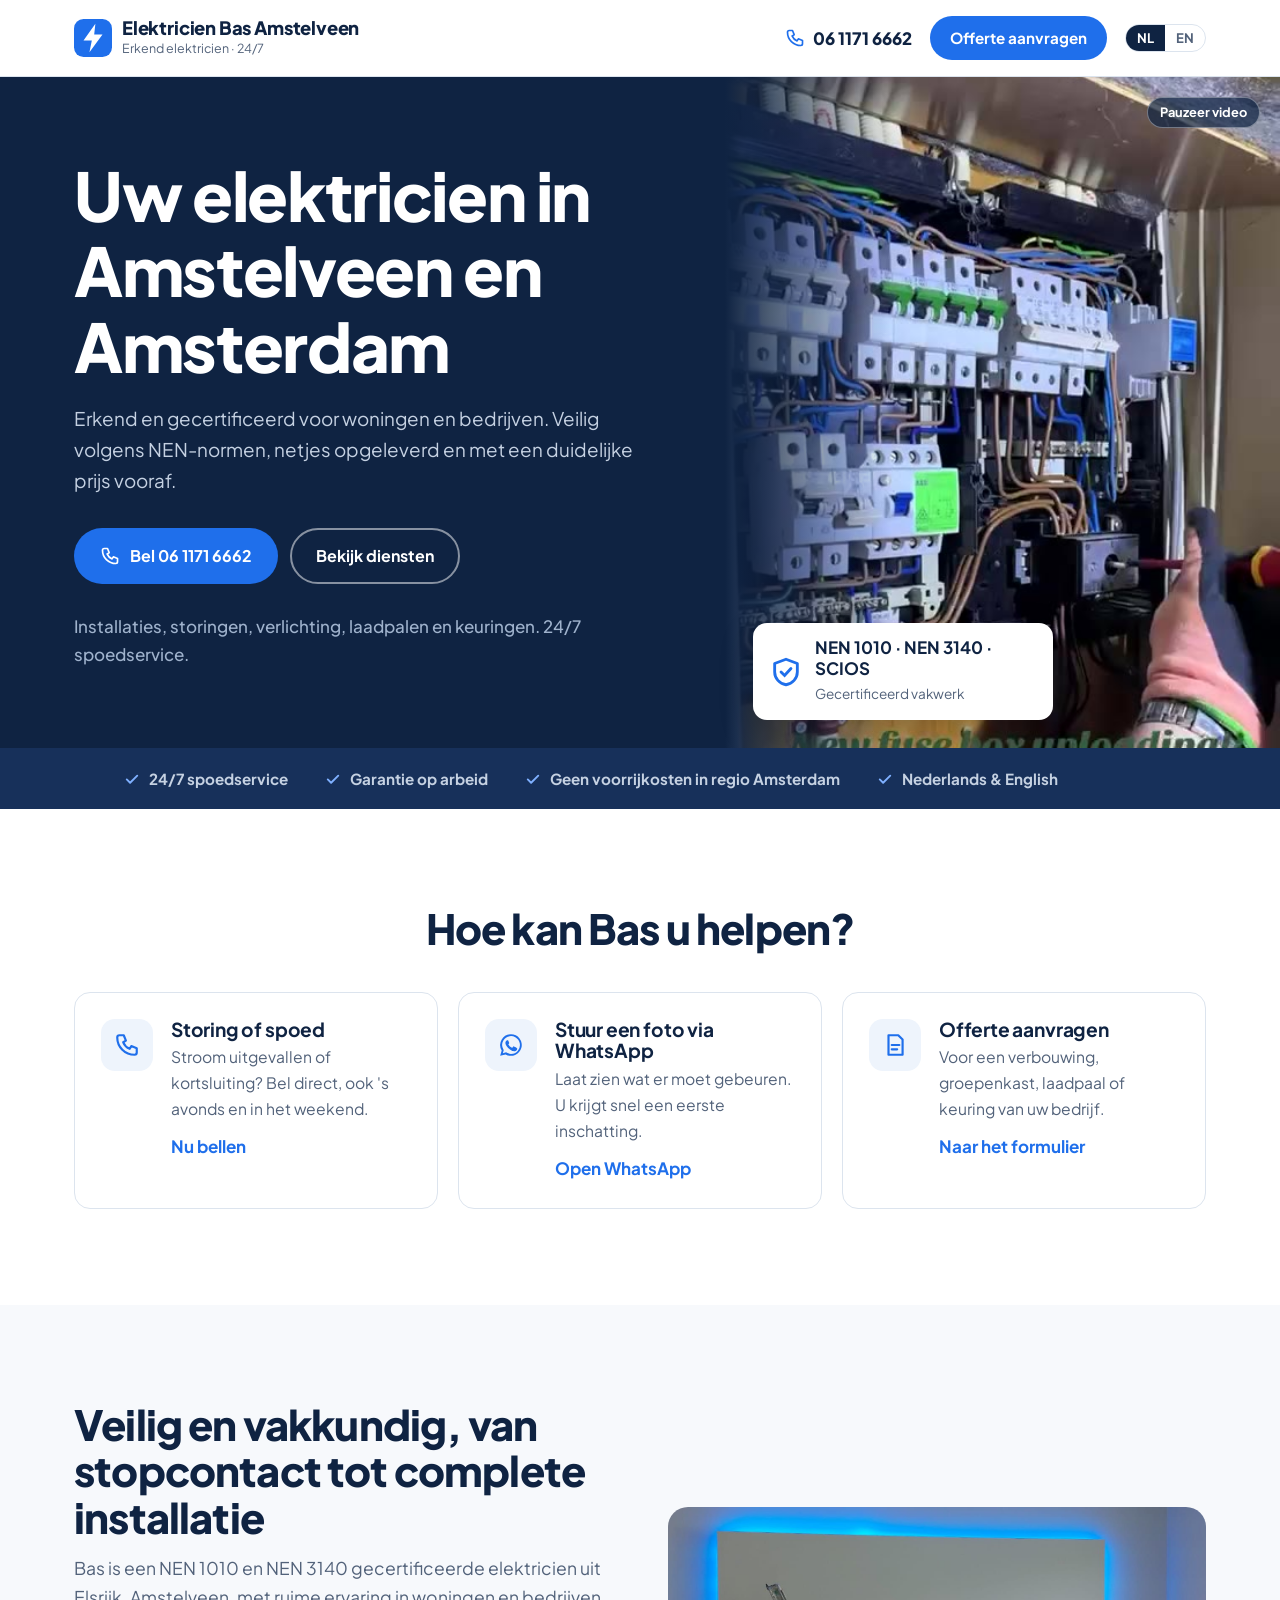
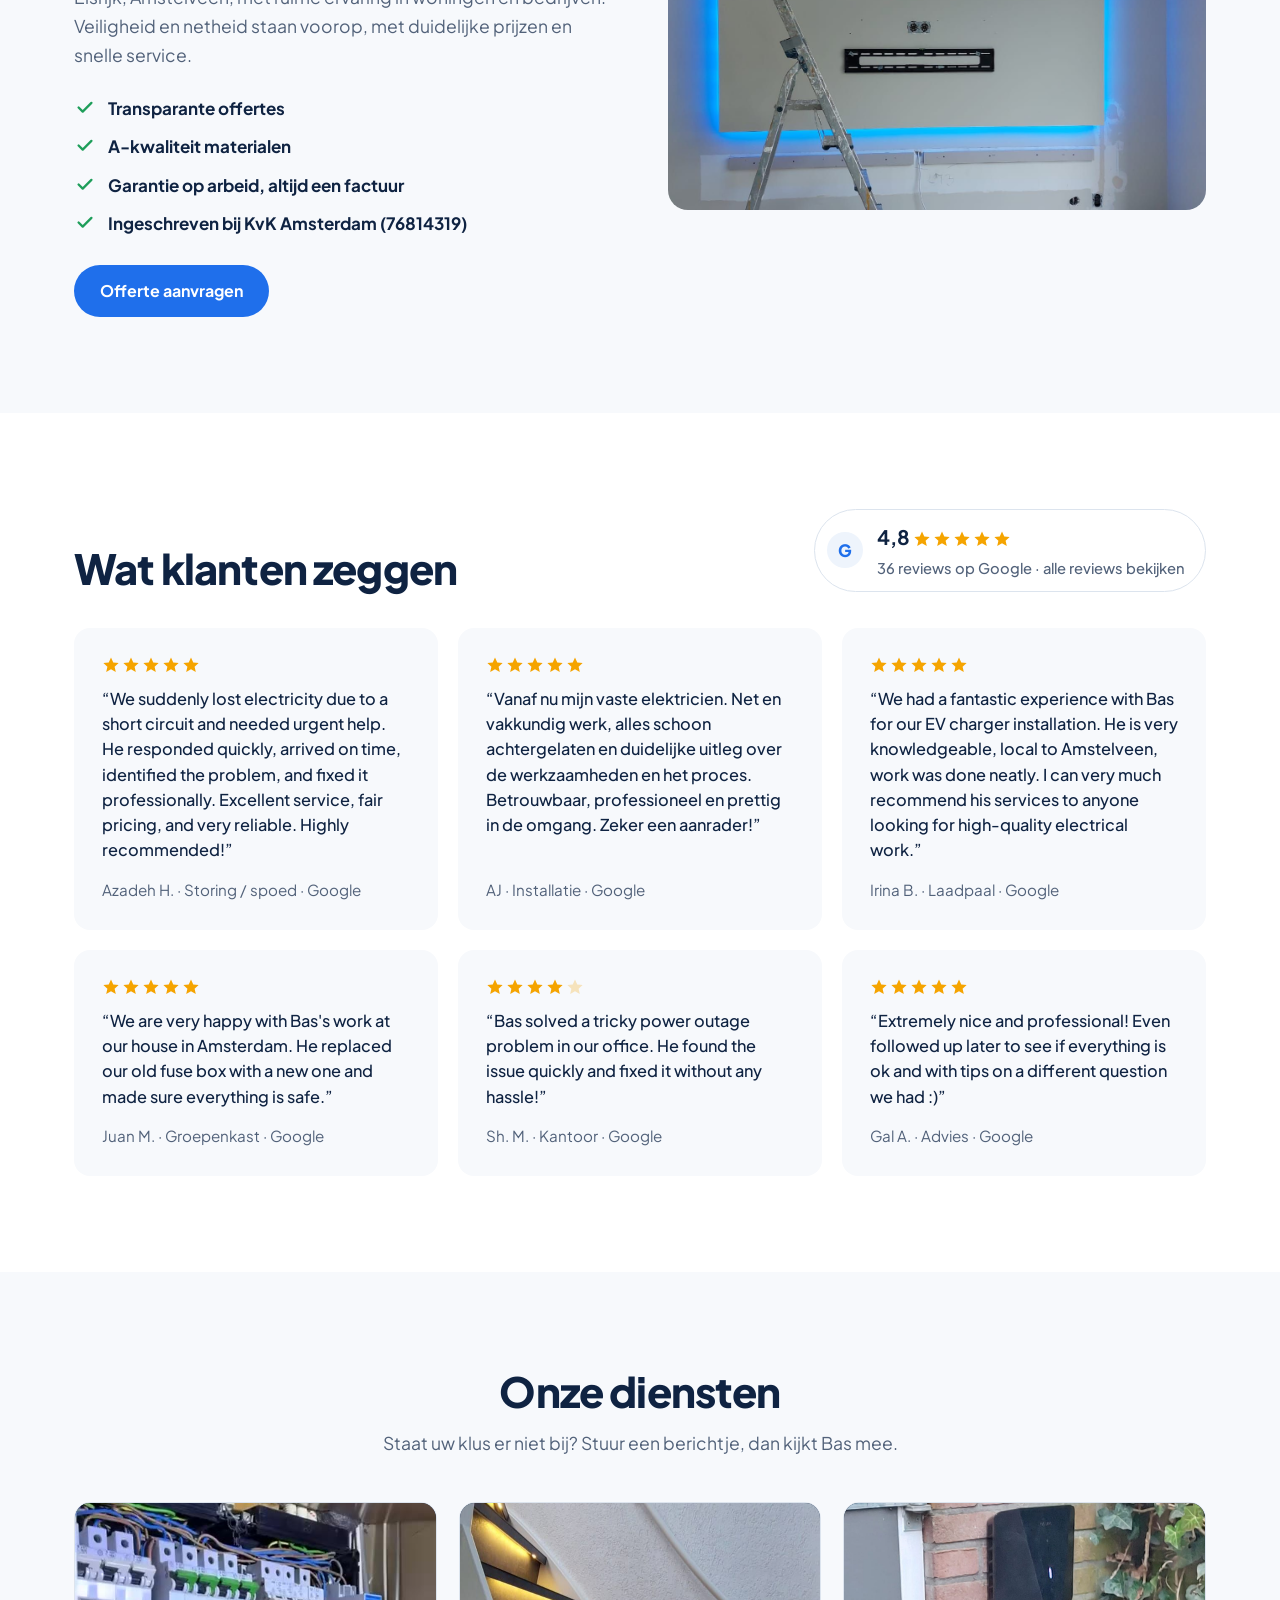
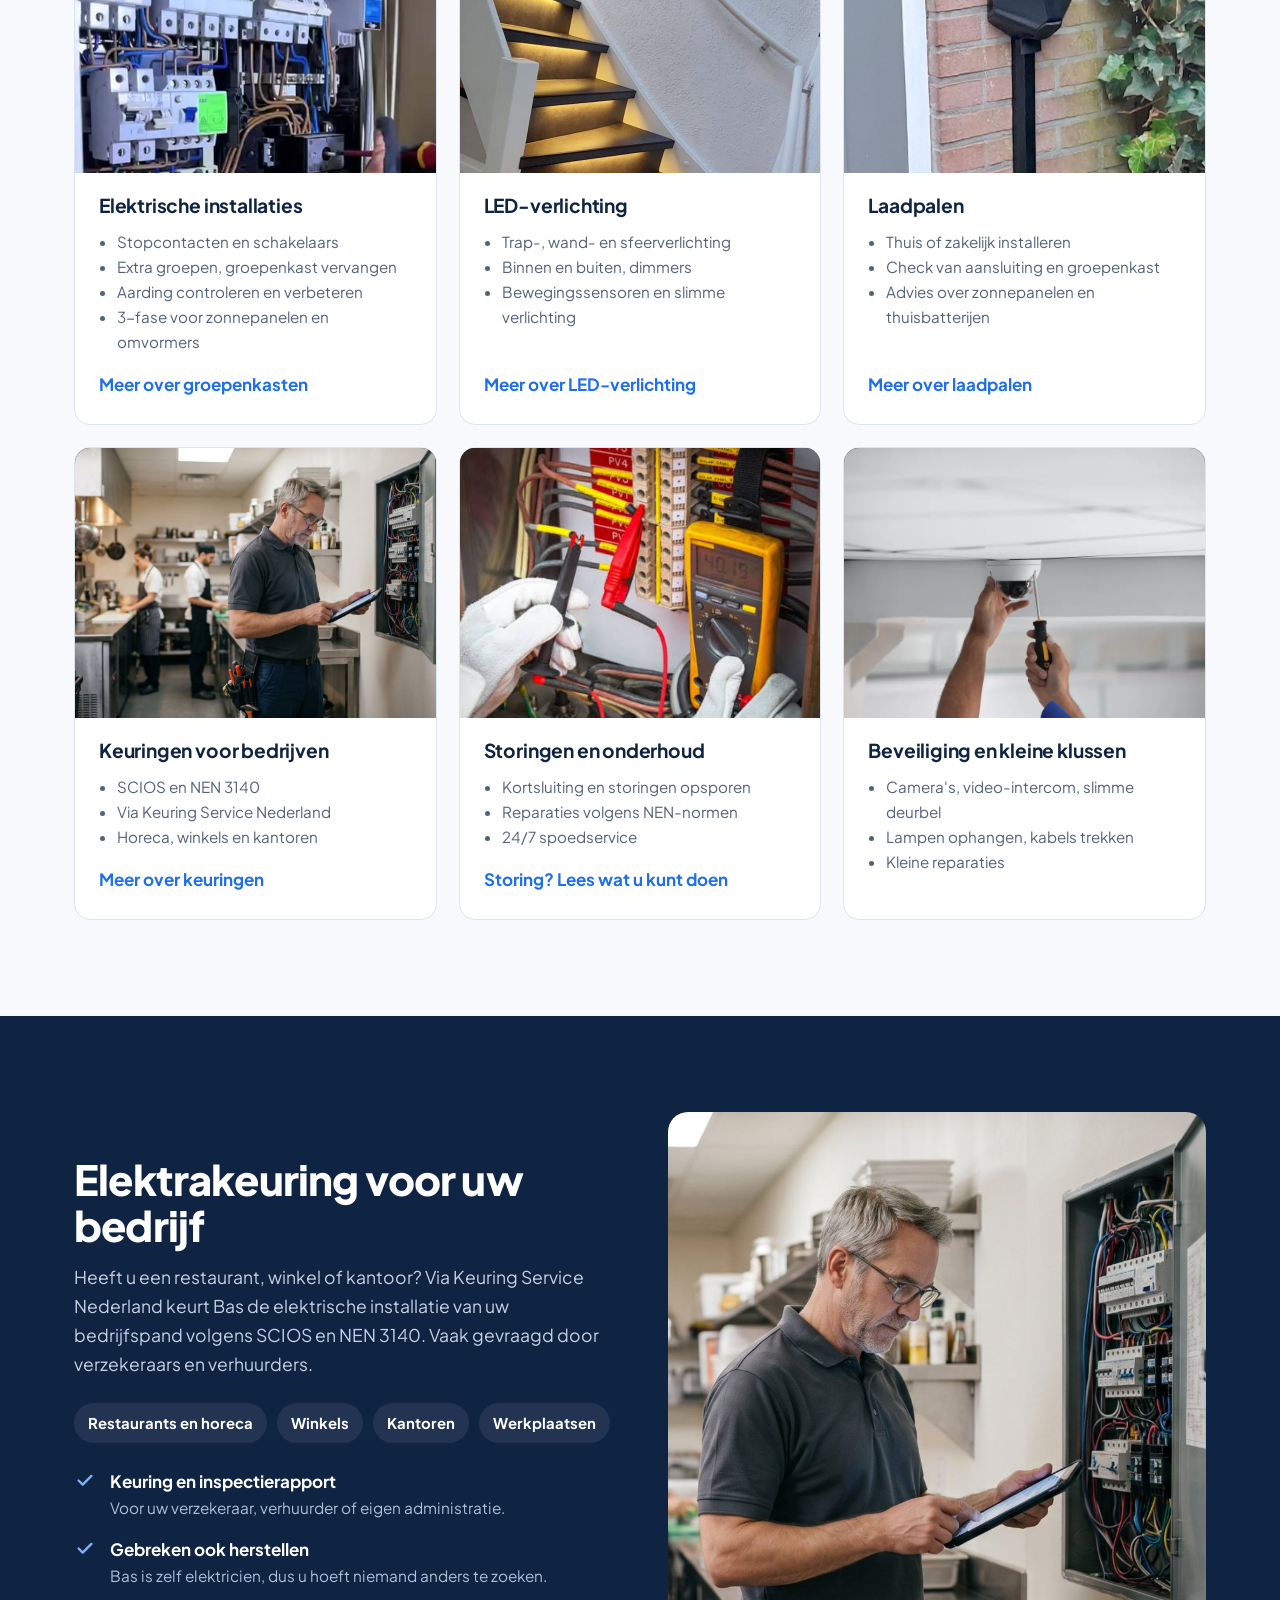
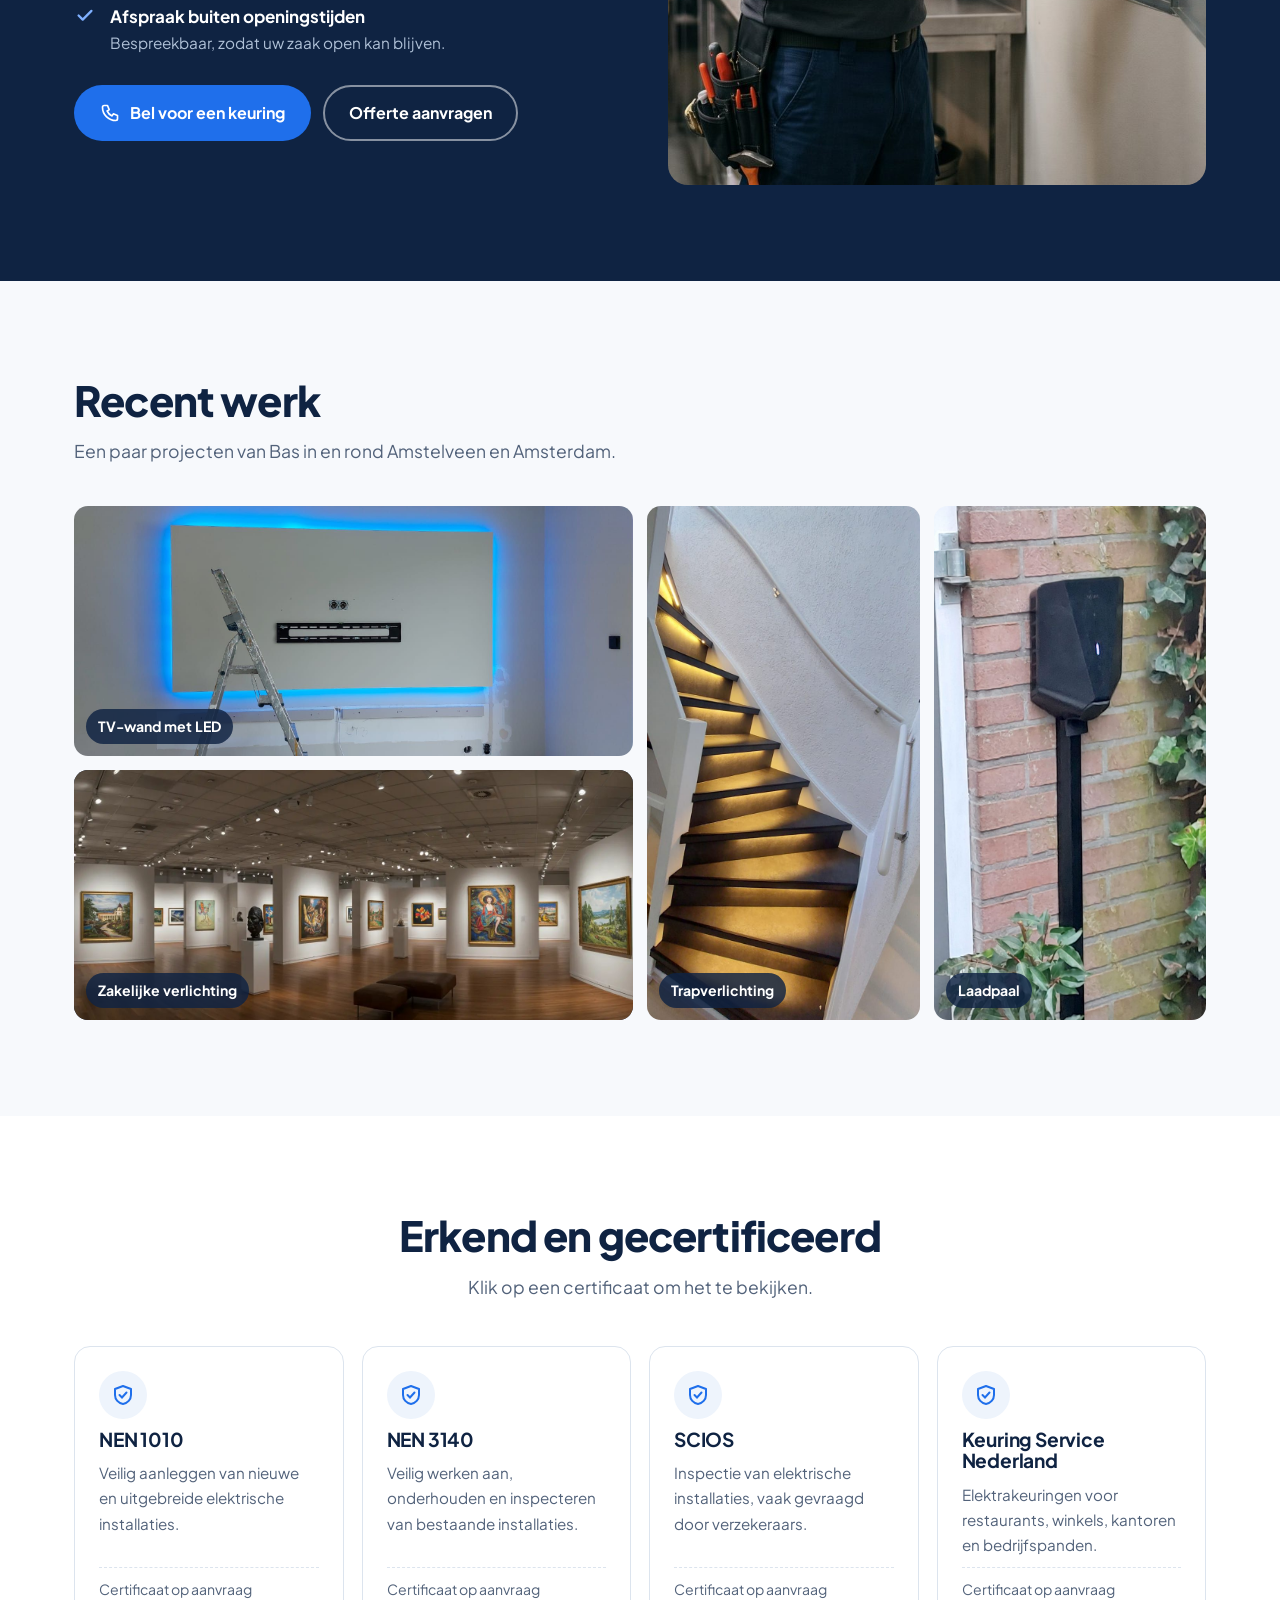
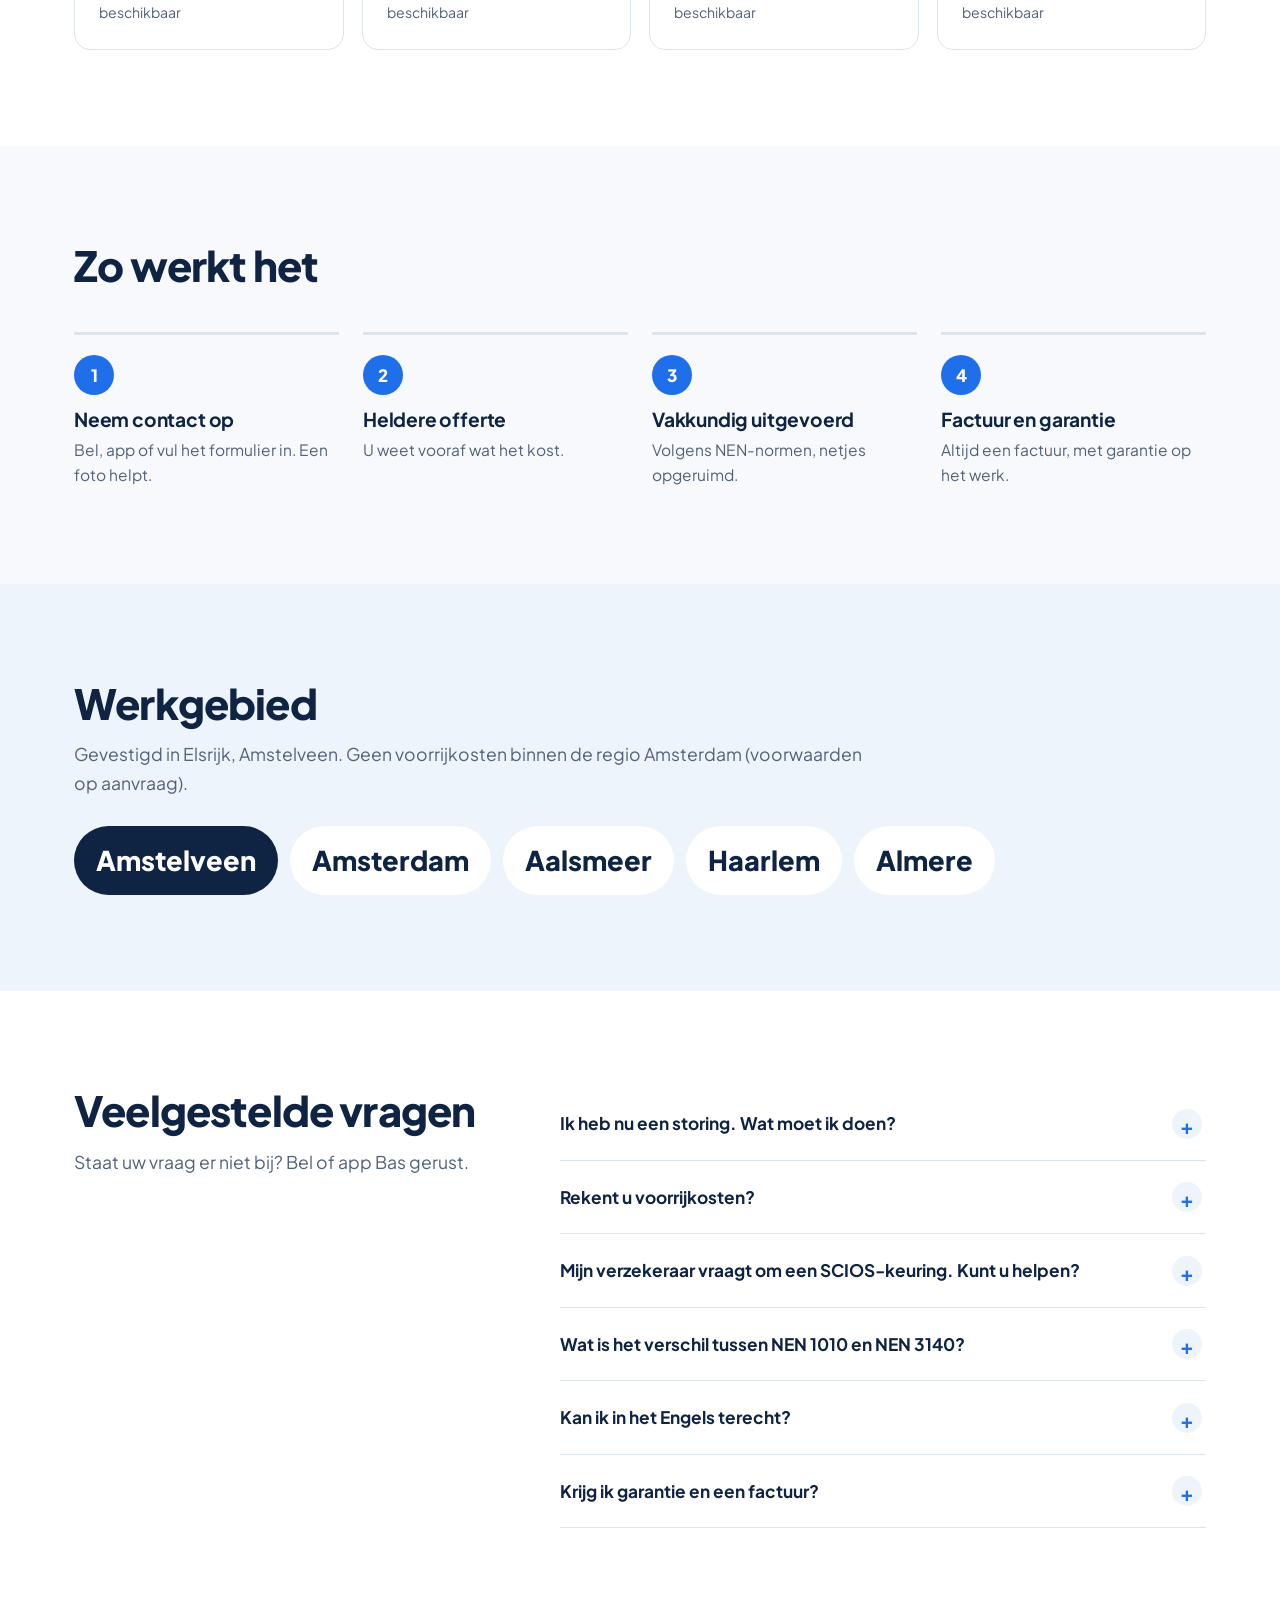
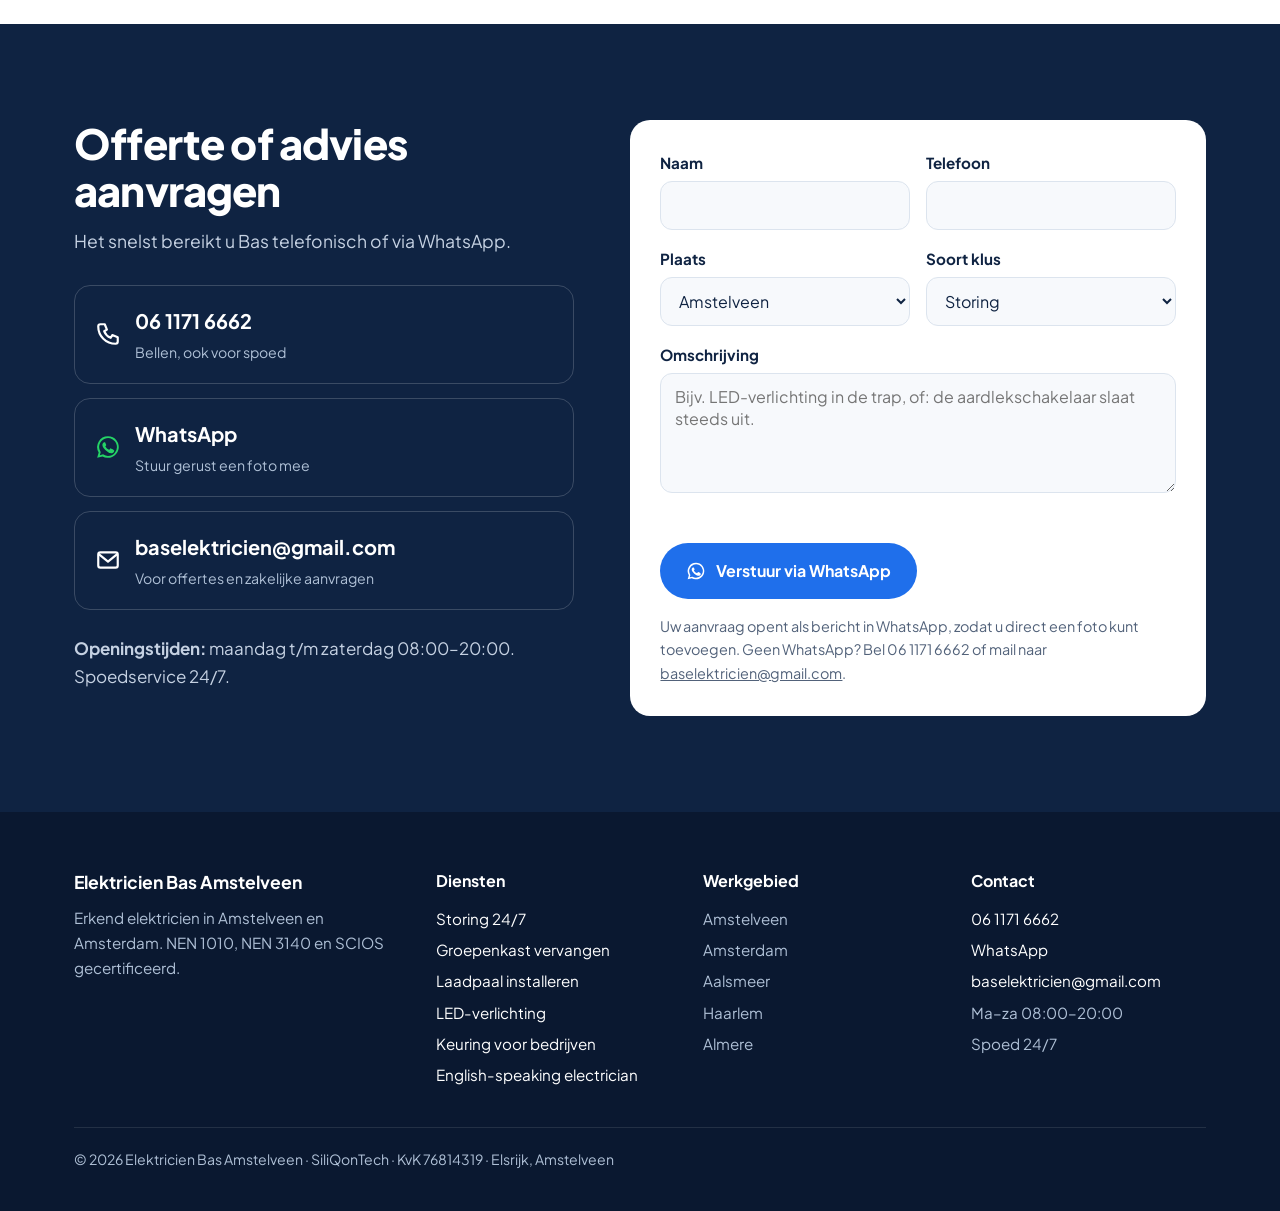
==== commit 320c5de1: "Galerij: trapfoto eruit, nieuwe foto zakelijke verlichting breed Co-Authored-By: Claude Opus 5.5 <no" ====
--- a/index.html
+++ b/index.html
@@ -282,8 +282,7 @@
       <figure class="wide"><img src="images/tv-wand-led.jpg" alt="TV-wand met LED-verlichting" loading="lazy"><figcaption><span lang="nl">TV-wand met LED</span><span lang="en">TV wall with LED</span></figcaption></figure>
       <figure class="tall"><img src="images/trap-led-1.jpg" alt="Trapverlichting met LED" loading="lazy"><figcaption><span lang="nl">Trapverlichting</span><span lang="en">Stair lighting</span></figcaption></figure>
       <figure class="tall"><img src="images/laadpaal.jpg" alt="Laadpaal op paal tegen gevel" loading="lazy"><figcaption><span lang="nl">Laadpaal</span><span lang="en">EV charger</span></figcaption></figure>
-      <figure><img src="images/trap-led-2.jpg" alt="Trap met LED-verlichting" loading="lazy" style="object-position:50% 60%"><figcaption><span lang="nl">LED in de trap</span><span lang="en">LED stair lights</span></figcaption></figure>
-      <figure><img src="images/zakelijke-verlichting.jpg" alt="Railverlichting met spots in een expositieruimte" loading="lazy" style="object-position:50% 40%"><figcaption><span lang="nl">Zakelijke verlichting</span><span lang="en">Commercial lighting</span></figcaption></figure>
+      <figure class="wide"><img src="images/zakelijke-verlichting.jpg" alt="Railverlichting met spots in een expositieruimte" loading="lazy" style="object-position:50% 40%"><figcaption><span lang="nl">Zakelijke verlichting</span><span lang="en">Commercial lighting</span></figcaption></figure>
     </div>
   </div>
 </section>
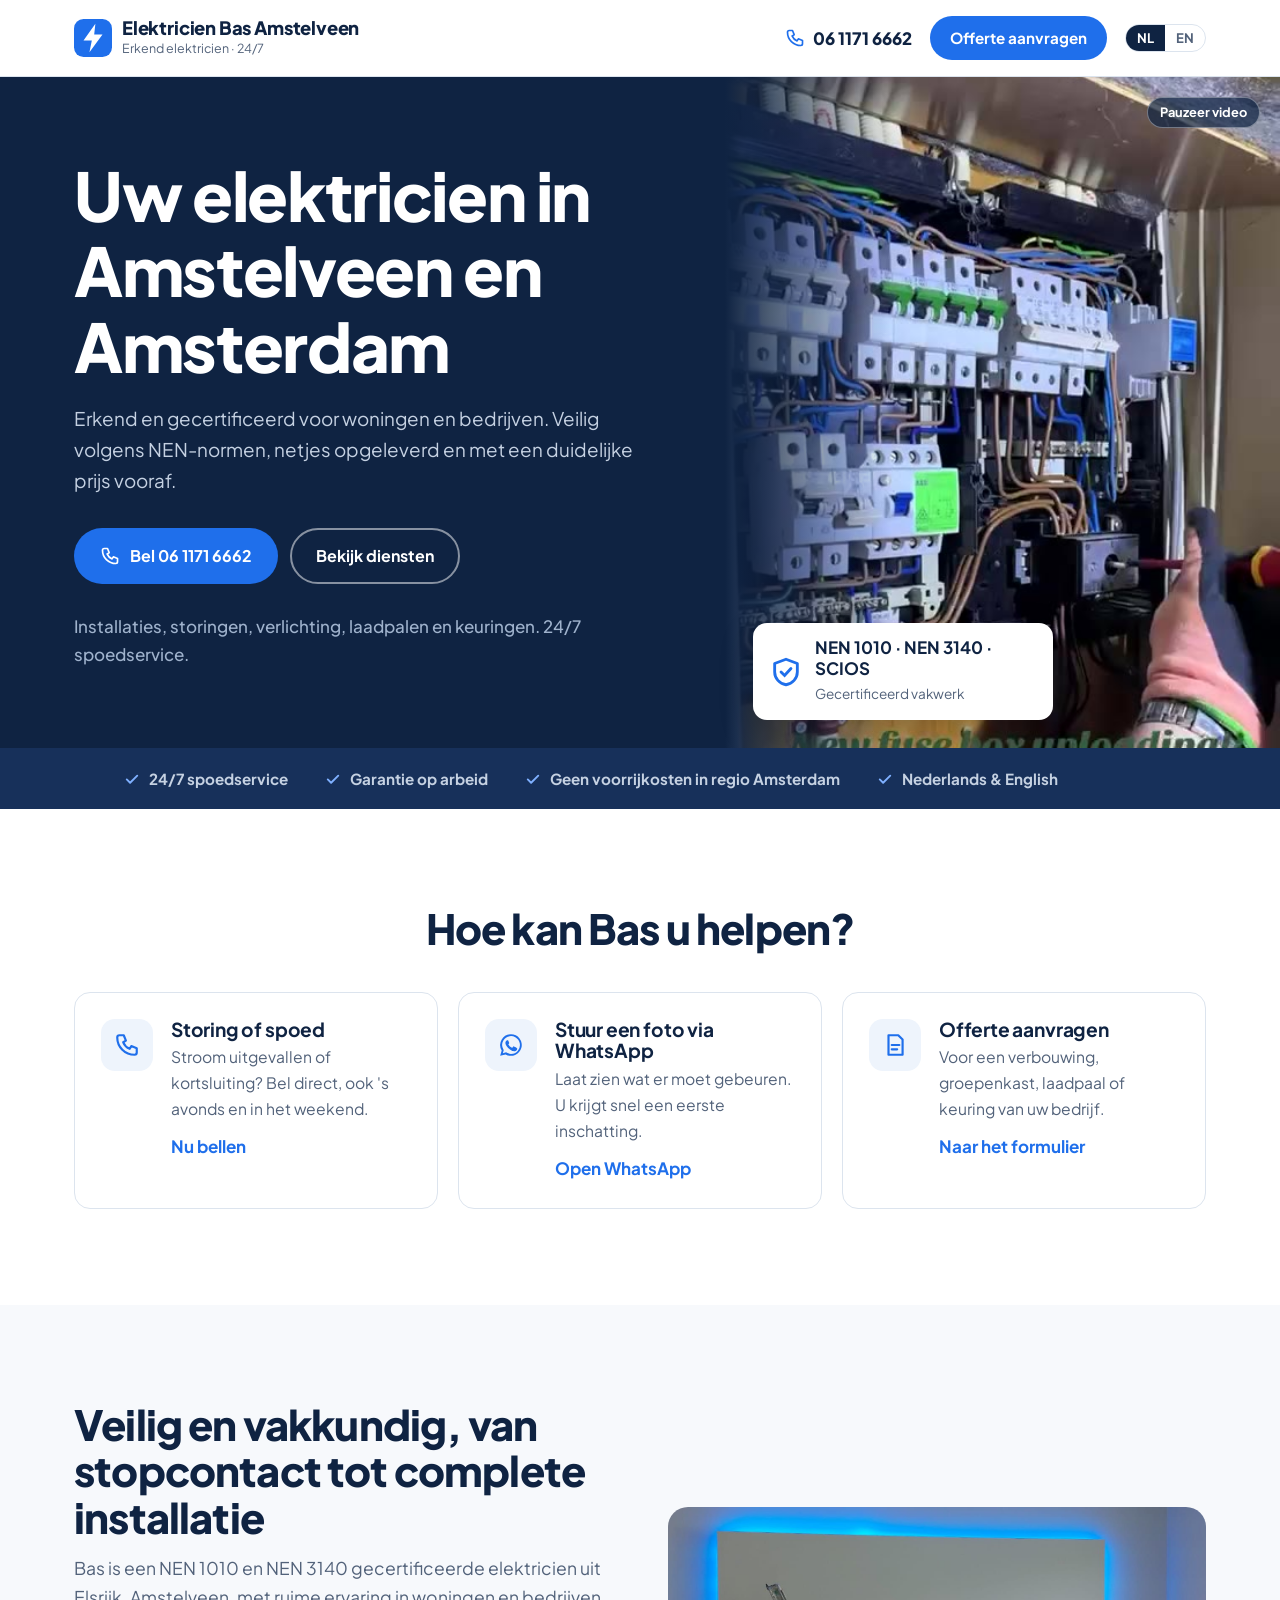
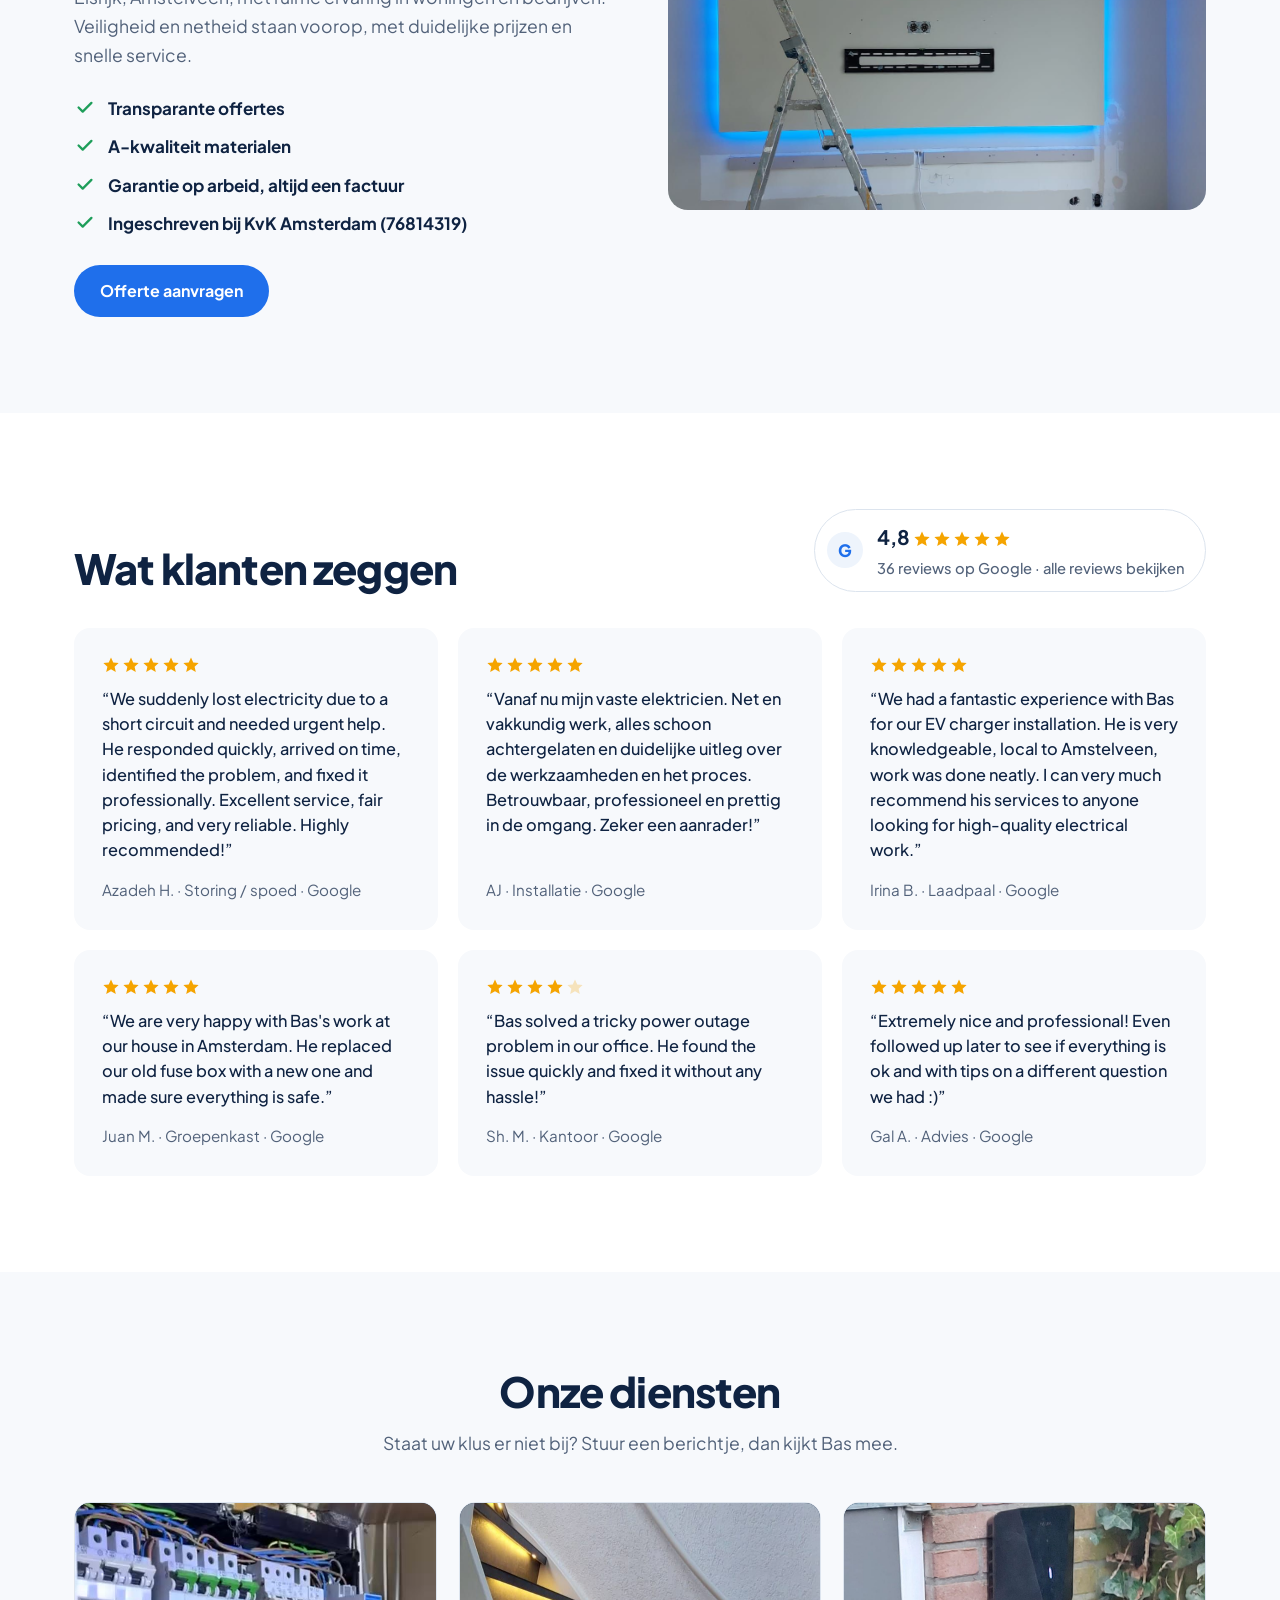
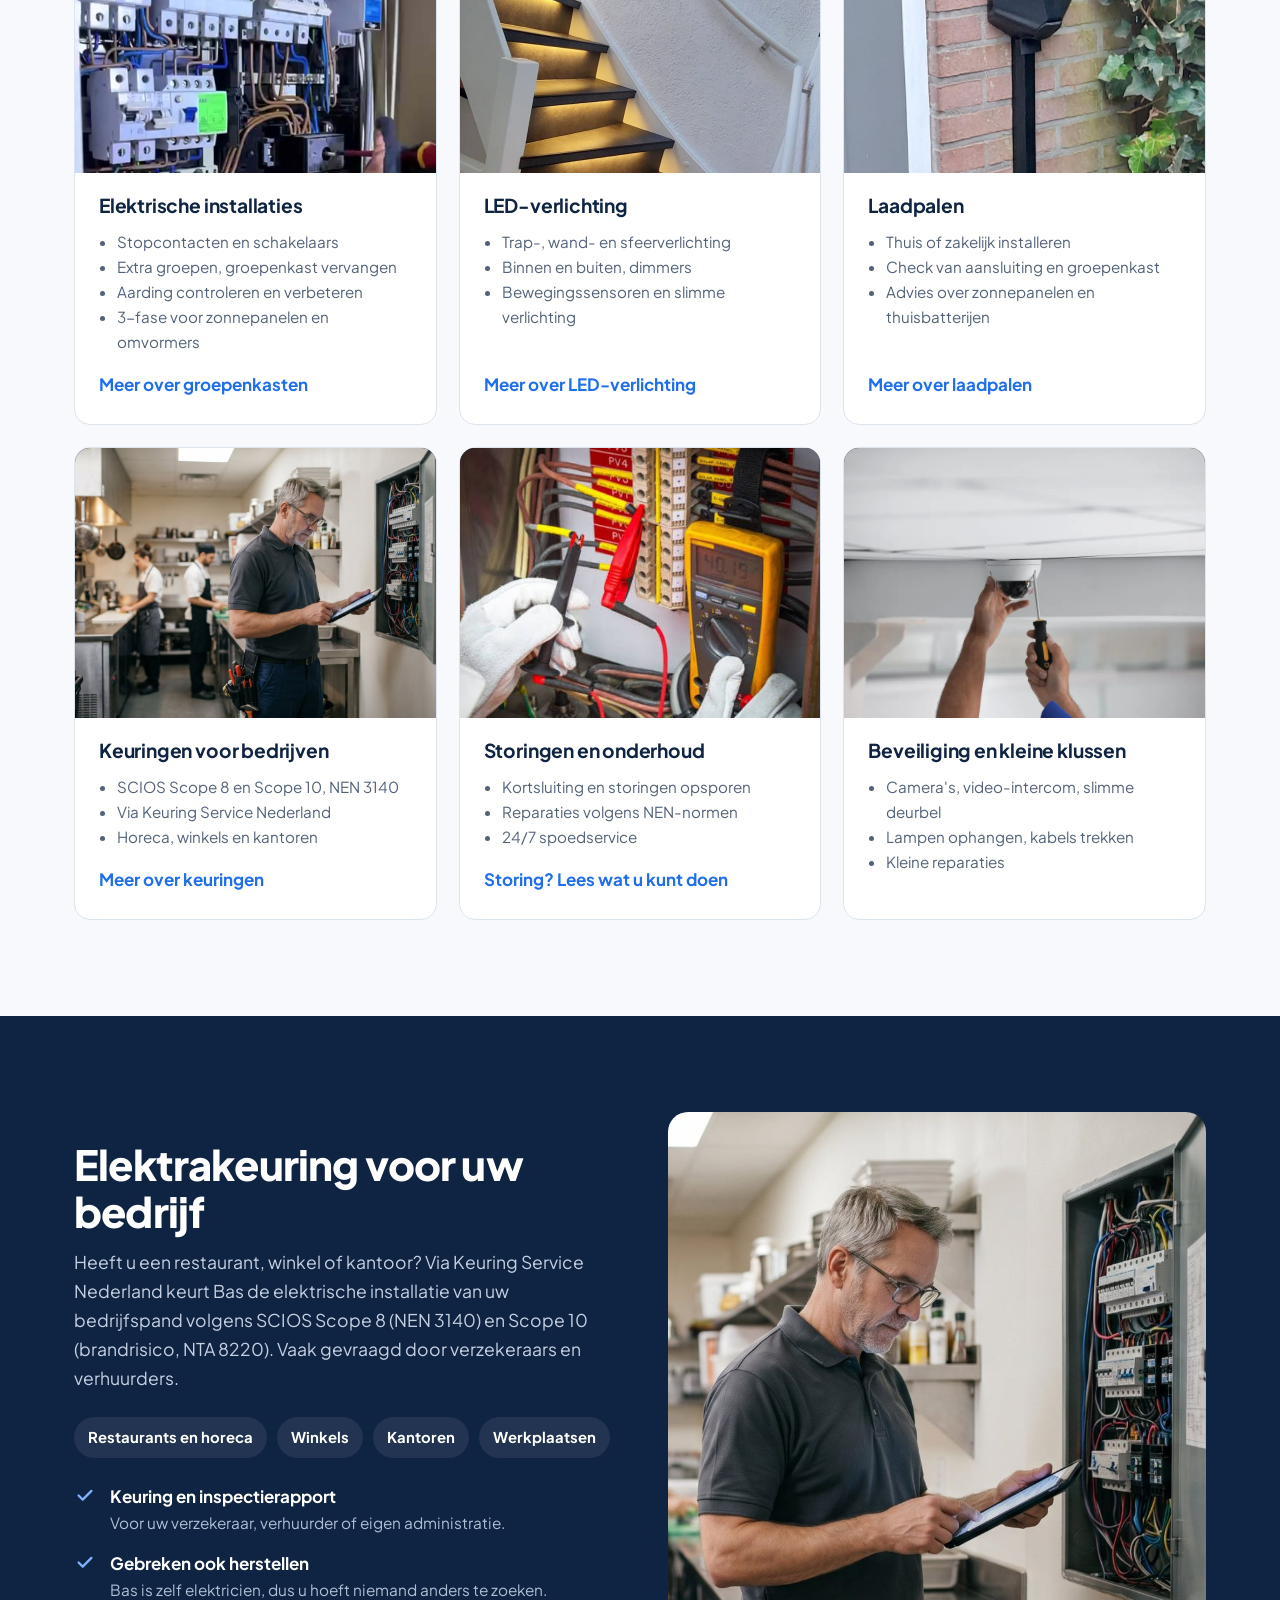
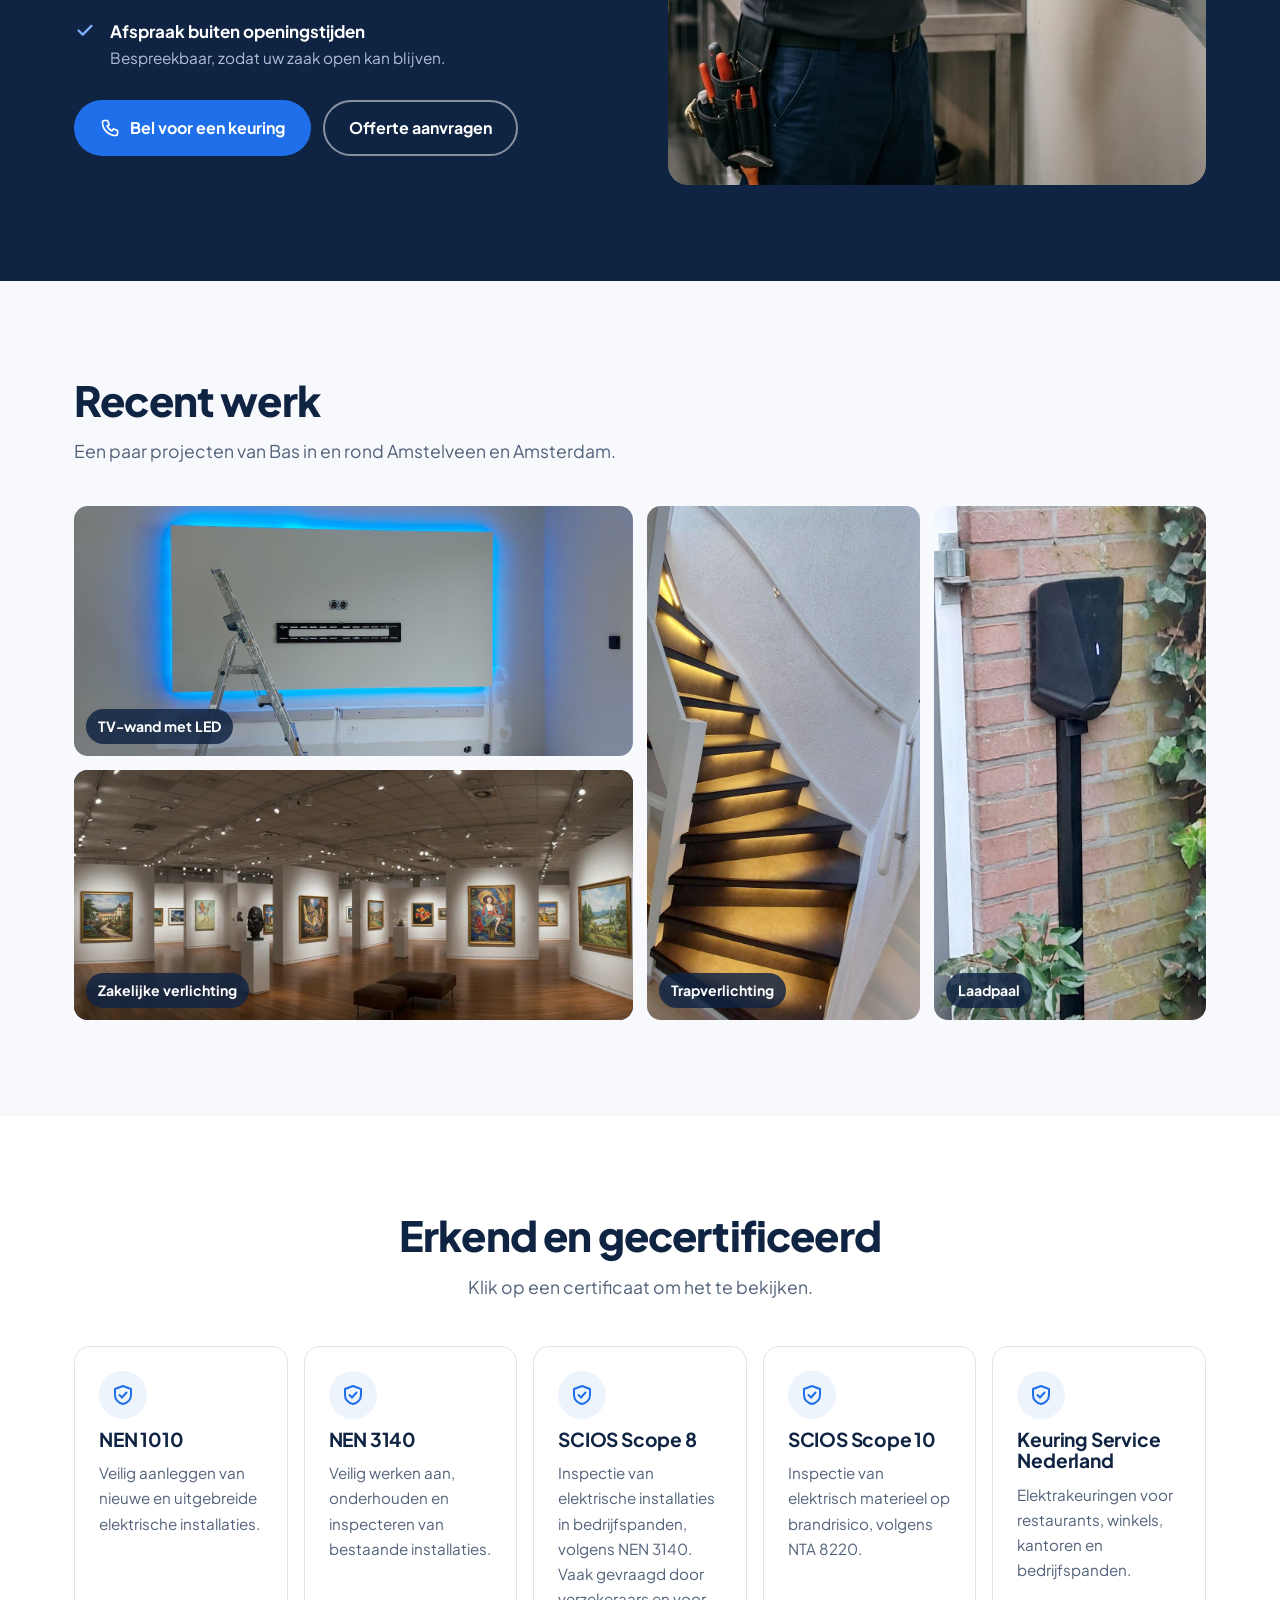
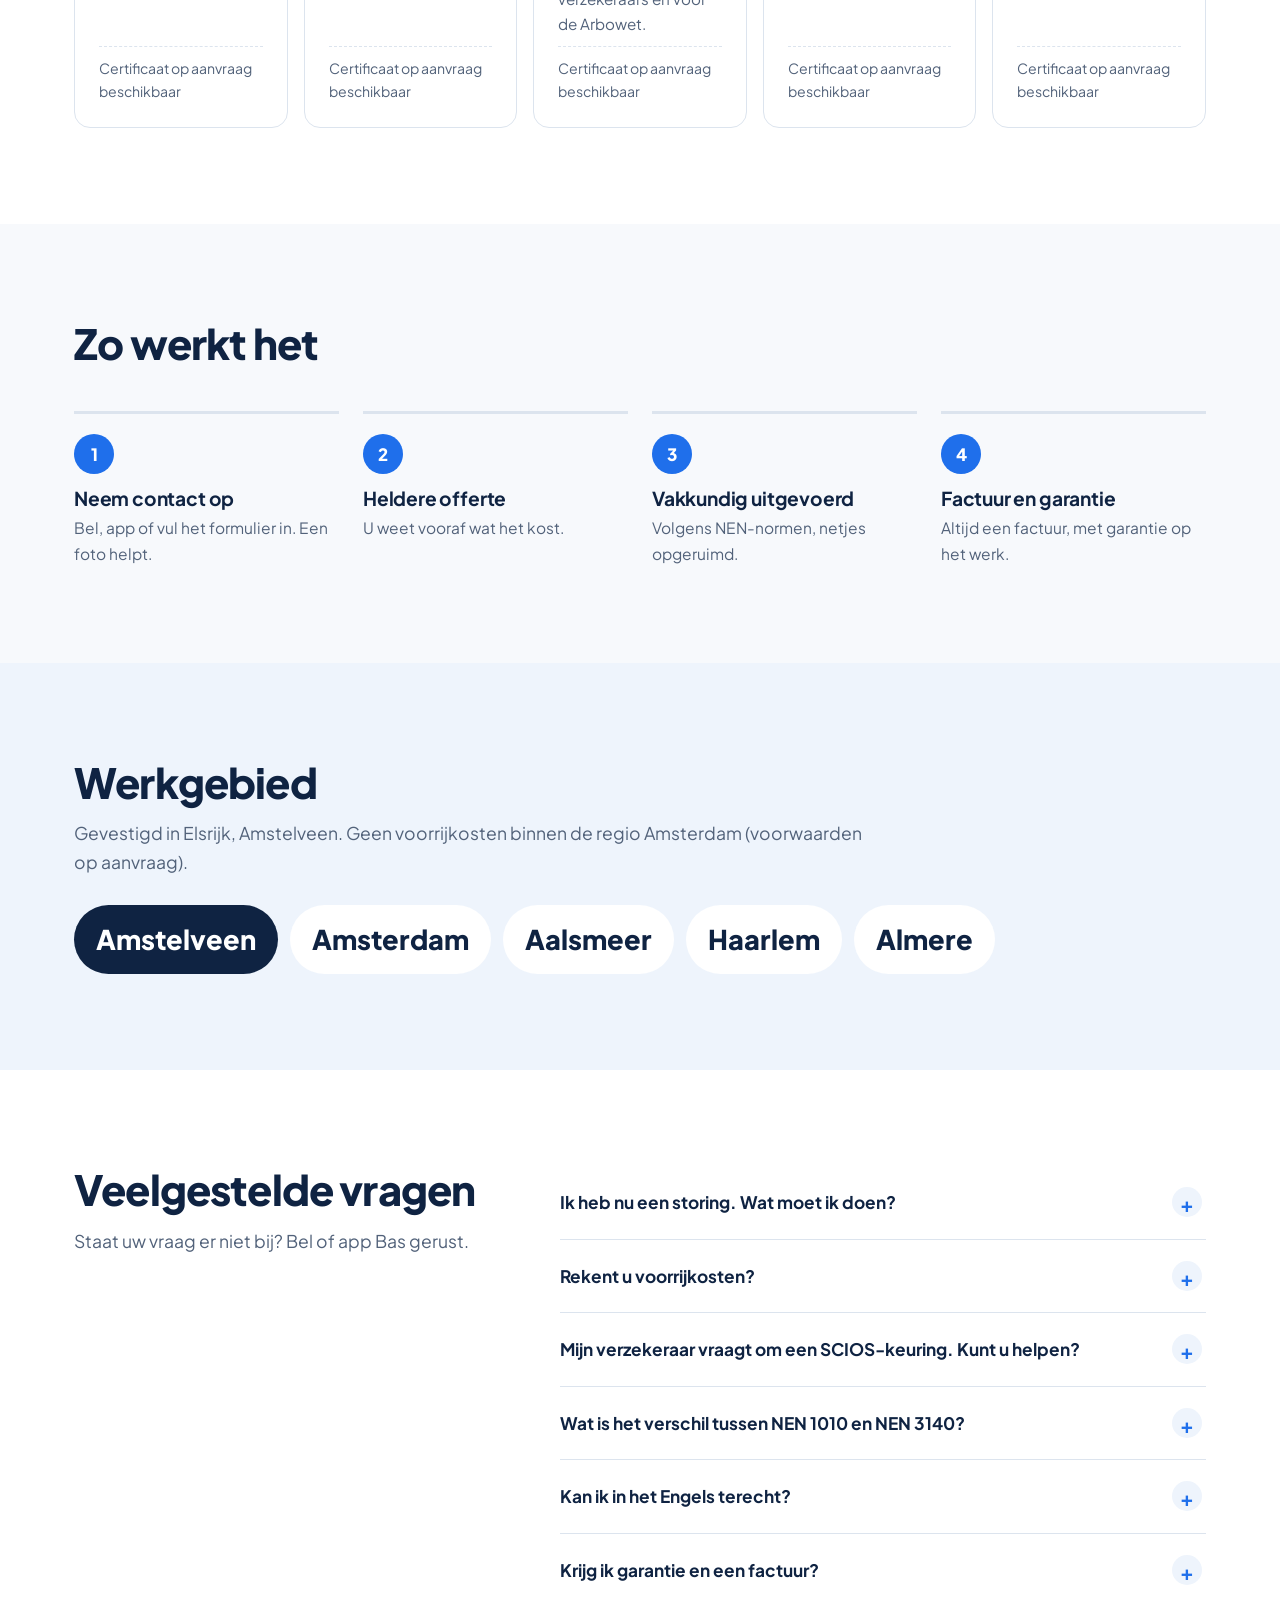
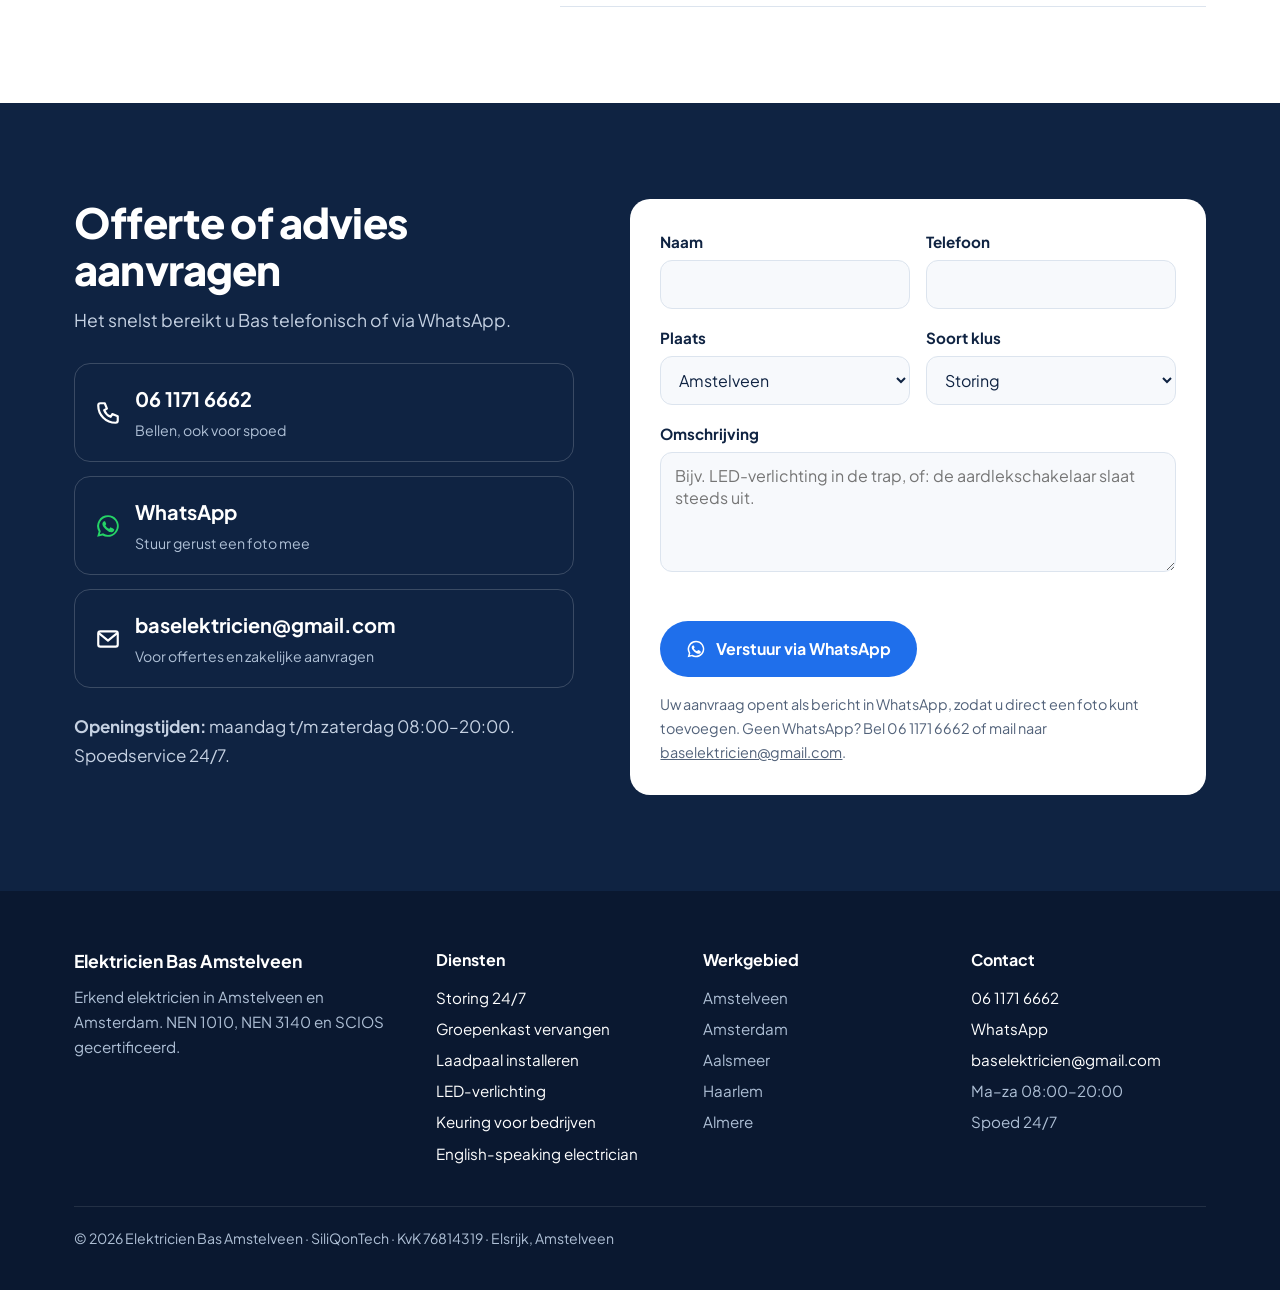
==== commit 48ce8f85: "Certificaten: SCIOS Scope 8 en SCIOS Scope 10 Co-Authored-By: Claude Opus 5.5 <noreply@anthropic.com" ====
--- a/index.html
+++ b/index.html
@@ -38,7 +38,8 @@
   "hasCredential": [
     {"@type": "EducationalOccupationalCredential", "name": "NEN 1010"},
     {"@type": "EducationalOccupationalCredential", "name": "NEN 3140"},
-    {"@type": "EducationalOccupationalCredential", "name": "SCIOS"},
+    {"@type": "EducationalOccupationalCredential", "name": "SCIOS Scope 8"},
+    {"@type": "EducationalOccupationalCredential", "name": "SCIOS Scope 10"},
     {"@type": "EducationalOccupationalCredential", "name": "Keuring Service Nederland"}
   ],
   "openingHoursSpecification": [{
@@ -231,7 +232,7 @@
       <article class="card">
         <div class="ph"><img src="images/keuring-horeca-breed.jpg" alt="" loading="lazy" style="object-position:72% 50%"></div>
         <div class="body"><h3><span lang="nl">Keuringen voor bedrijven</span><span lang="en">Business inspections</span></h3>
-          <ul><li><span lang="nl">SCIOS en NEN 3140</span><span lang="en">SCIOS and NEN 3140</span></li><li><span lang="nl">Via Keuring Service Nederland</span><span lang="en">Through Keuring Service Nederland</span></li><li><span lang="nl">Horeca, winkels en kantoren</span><span lang="en">Hospitality, shops and offices</span></li></ul><a class="more" href="elektra-keuring-bedrijven/"><span lang="nl">Meer over keuringen</span><span lang="en">More about inspections</span></a></div>
+          <ul><li><span lang="nl">SCIOS Scope 8 en Scope 10, NEN 3140</span><span lang="en">SCIOS Scope 8 and Scope 10, NEN 3140</span></li><li><span lang="nl">Via Keuring Service Nederland</span><span lang="en">Through Keuring Service Nederland</span></li><li><span lang="nl">Horeca, winkels en kantoren</span><span lang="en">Hospitality, shops and offices</span></li></ul><a class="more" href="elektra-keuring-bedrijven/"><span lang="nl">Meer over keuringen</span><span lang="en">More about inspections</span></a></div>
       </article>
       <article class="card">
         <div class="ph"><img src="images/storing-meten.jpg" alt="" loading="lazy" style="object-position:55% 50%"></div>
@@ -252,7 +253,7 @@
   <div class="wrap biz-grid">
     <div>
       <h2><span lang="nl">Elektrakeuring voor uw bedrijf</span><span lang="en">Electrical inspection for your business</span></h2>
-      <p class="lede"><span lang="nl">Heeft u een restaurant, winkel of kantoor? Via Keuring Service Nederland keurt Bas de elektrische installatie van uw bedrijfspand volgens SCIOS en NEN 3140. Vaak gevraagd door verzekeraars en verhuurders.</span><span lang="en">Run a restaurant, shop or office? Through Keuring Service Nederland, Bas inspects your premises' electrical installation to SCIOS and NEN 3140. Often required by insurers and landlords.</span></p>
+      <p class="lede"><span lang="nl">Heeft u een restaurant, winkel of kantoor? Via Keuring Service Nederland keurt Bas de elektrische installatie van uw bedrijfspand volgens SCIOS Scope 8 (NEN 3140) en Scope 10 (brandrisico, NTA 8220). Vaak gevraagd door verzekeraars en verhuurders.</span><span lang="en">Run a restaurant, shop or office? Through Keuring Service Nederland, Bas inspects your premises' electrical installation to SCIOS Scope 8 (NEN 3140) and Scope 10 (fire risk, NTA 8220). Often required by insurers and landlords.</span></p>
       <ul class="sectors">
         <li><span lang="nl">Restaurants en horeca</span><span lang="en">Restaurants and hospitality</span></li>
         <li><span lang="nl">Winkels</span><span lang="en">Shops</span></li>
@@ -297,7 +298,8 @@
     <div class="certs">
       <article class="cert" data-img="certificaten/nen1010.jpg"><span class="seal"><svg aria-hidden="true"><use href="#i-shield"/></svg></span><h3>NEN 1010</h3><p><span lang="nl">Veilig aanleggen van nieuwe en uitgebreide elektrische installaties.</span><span lang="en">Safely installing new and extended electrical systems.</span></p></article>
       <article class="cert" data-img="certificaten/nen3140.jpg"><span class="seal"><svg aria-hidden="true"><use href="#i-shield"/></svg></span><h3>NEN 3140</h3><p><span lang="nl">Veilig werken aan, onderhouden en inspecteren van bestaande installaties.</span><span lang="en">Safely working on, maintaining and inspecting existing installations.</span></p></article>
-      <article class="cert" data-img="certificaten/scios.jpg"><span class="seal"><svg aria-hidden="true"><use href="#i-shield"/></svg></span><h3>SCIOS</h3><p><span lang="nl">Inspectie van elektrische installaties, vaak gevraagd door verzekeraars.</span><span lang="en">Inspection of electrical installations, often required by insurers.</span></p></article>
+      <article class="cert" data-img="certificaten/scios-scope-8.jpg"><span class="seal"><svg aria-hidden="true"><use href="#i-shield"/></svg></span><h3>SCIOS Scope 8</h3><p><span lang="nl">Inspectie van elektrische installaties in bedrijfspanden, volgens NEN 3140. Vaak gevraagd door verzekeraars en voor de Arbowet.</span><span lang="en">Inspection of electrical installations in business premises, to NEN 3140. Often required by insurers and for Dutch health and safety law.</span></p></article>
+      <article class="cert" data-img="certificaten/scios-scope-10.jpg"><span class="seal"><svg aria-hidden="true"><use href="#i-shield"/></svg></span><h3>SCIOS Scope 10</h3><p><span lang="nl">Inspectie van elektrisch materieel op brandrisico, volgens NTA 8220.</span><span lang="en">Inspection of electrical equipment for fire risk, to NTA 8220.</span></p></article>
       <article class="cert" data-img="certificaten/keuring-service-nederland.jpg"><span class="seal"><svg aria-hidden="true"><use href="#i-shield"/></svg></span><h3>Keuring Service Nederland</h3><p><span lang="nl">Elektrakeuringen voor restaurants, winkels, kantoren en bedrijfspanden.</span><span lang="en">Electrical inspections for restaurants, shops, offices and business premises.</span></p></article>
     </div>
   </div>
--- a/styles.css
+++ b/styles.css
@@ -142,8 +142,9 @@
 .biz .actions{display:flex;flex-wrap:wrap;gap:12px}
 
 /* certificates */
-.certs{display:grid;grid-template-columns:repeat(4,1fr);gap:18px;margin-top:44px}
-@media (max-width:1000px){.certs{grid-template-columns:repeat(2,1fr)}}
+.certs{display:grid;grid-template-columns:repeat(5,1fr);gap:16px;margin-top:44px}
+@media (max-width:1100px){.certs{grid-template-columns:repeat(3,1fr)}}
+@media (max-width:760px){.certs{grid-template-columns:repeat(2,1fr)}}
 @media (max-width:560px){.certs{grid-template-columns:1fr}}
 .cert{border:1px solid var(--line);border-radius:var(--r);padding:24px;display:flex;flex-direction:column;gap:10px;background:#fff}
 .cert .seal{width:48px;height:48px;border-radius:50%;background:var(--sky);display:grid;place-items:center}
